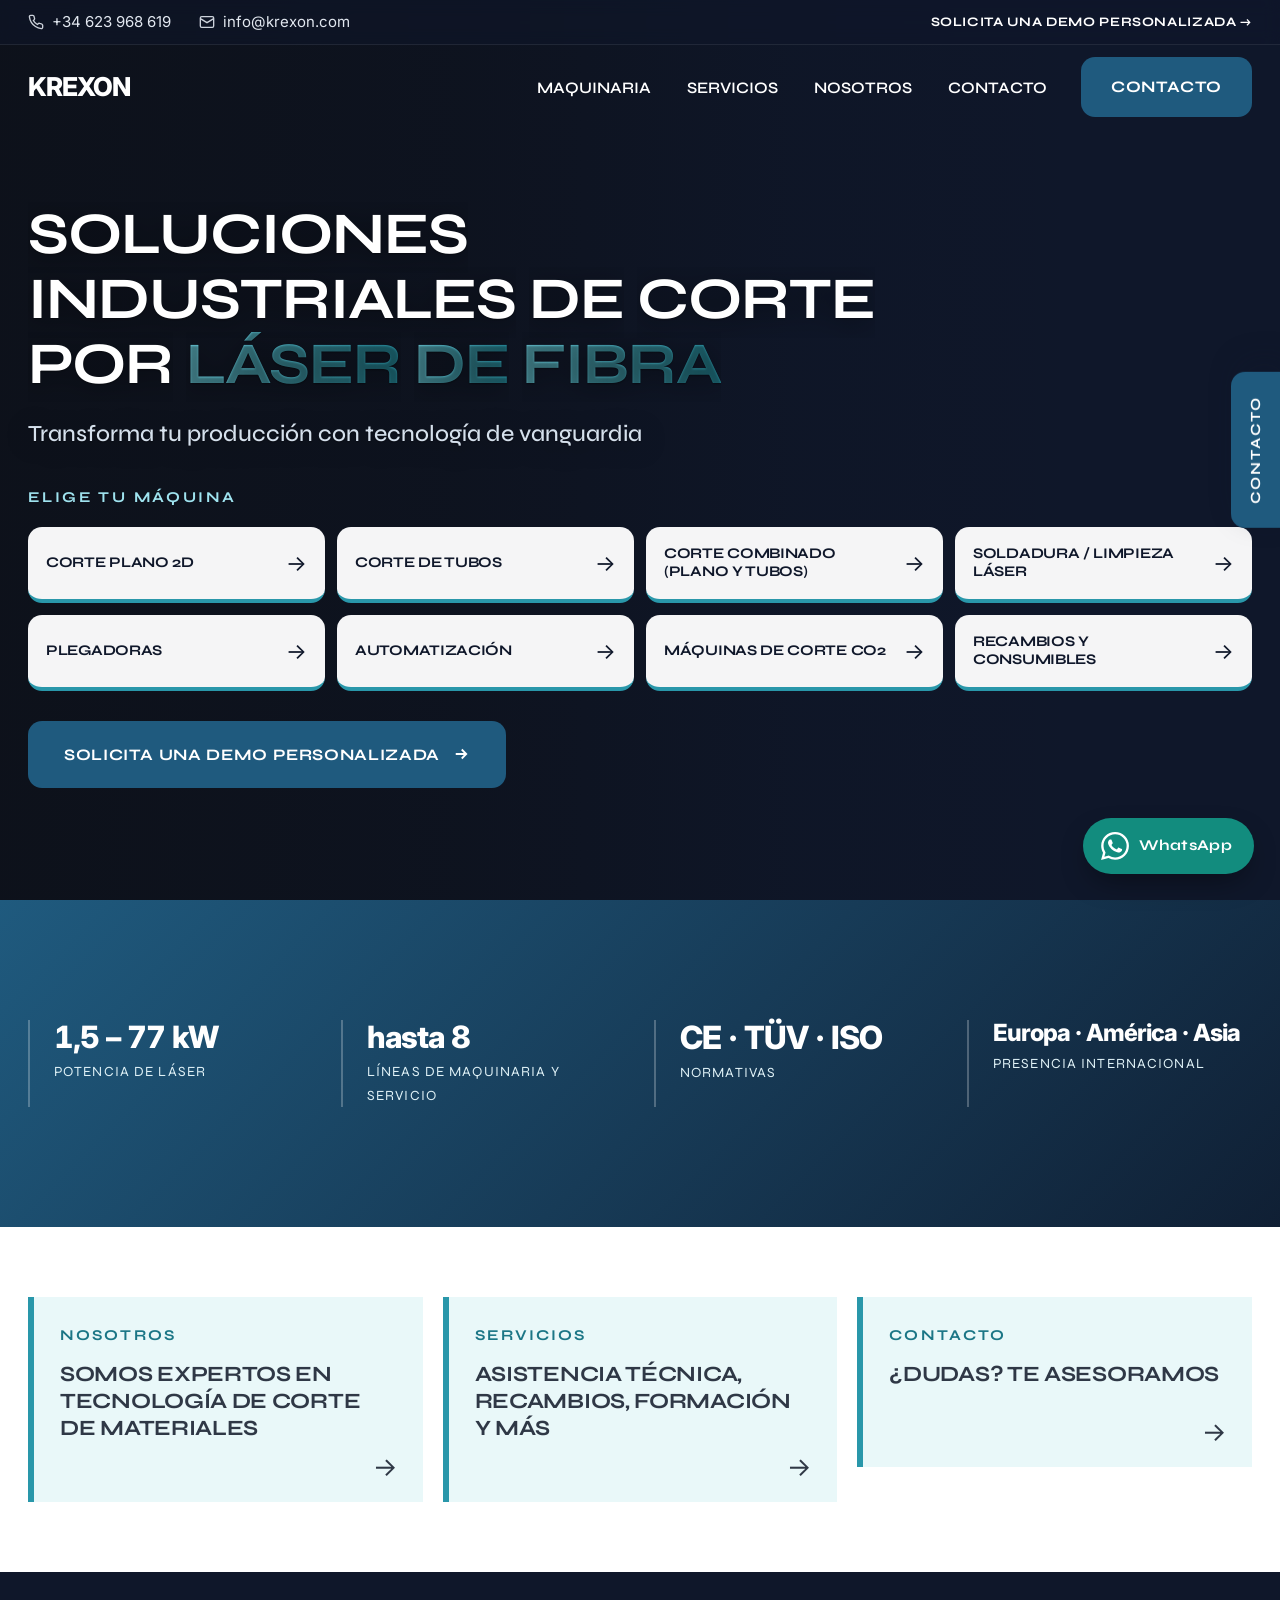
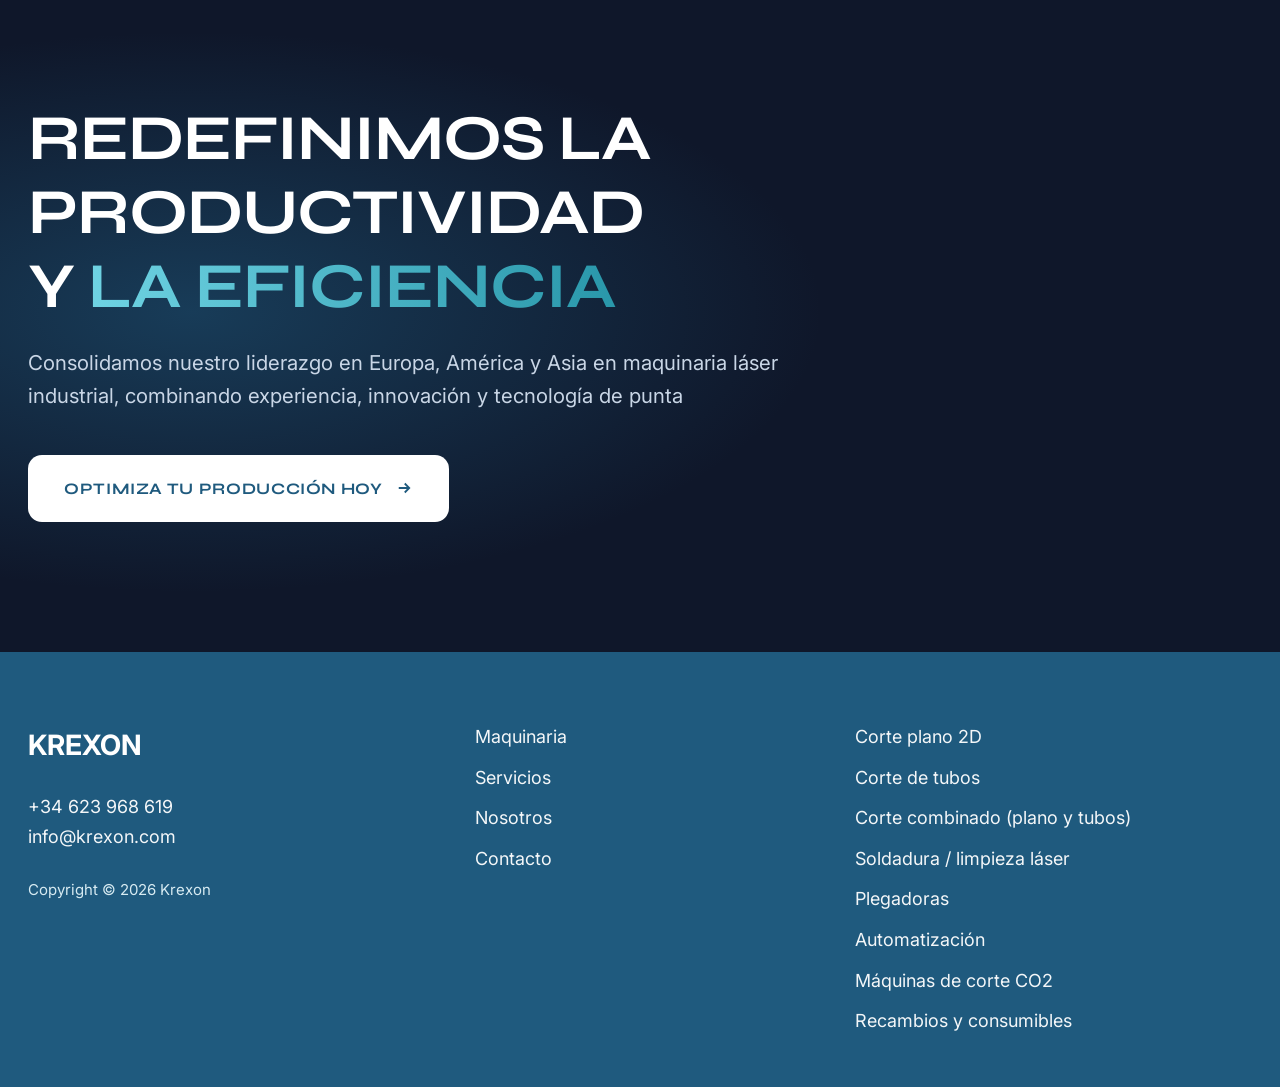
==== index-v1.html @ 4dc7503c "La versión 3 pasa a ser la página principal - index.html: ahora es la versión 3 (la misma que index-" ====
<!doctype html>
<html lang="es">
<head>
<meta charset="utf-8">
<meta name="viewport" content="width=device-width, initial-scale=1">
<title>Krexon</title>
<meta name="description" content="Soluciones industriales de corte por láser de fibra. Transforma tu producción con tecnología de vanguardia.">
<link rel="canonical" href="https://krexon.com/">
<meta name="theme-color" content="#0F172A">
<meta property="og:type" content="website">
<meta property="og:locale" content="es_ES">
<meta property="og:site_name" content="Krexon">
<meta property="og:title" content="Krexon">
<meta property="og:description" content="Soluciones industriales de corte por láser de fibra. Transforma tu producción con tecnología de vanguardia.">
<meta property="og:url" content="https://krexon.com/">
<meta property="og:image" content="https://krexon.com/wp-content/uploads/2025/09/krexon-logo.png">
<meta name="twitter:card" content="summary_large_image">
<link rel="icon" href="https://krexon.com/wp-content/uploads/2025/12/cropped-FAVICON-1-32x32.jpg" sizes="32x32">
<link rel="icon" href="https://krexon.com/wp-content/uploads/2025/12/cropped-FAVICON-1-192x192.jpg" sizes="192x192">
<link rel="apple-touch-icon" href="https://krexon.com/wp-content/uploads/2025/12/cropped-FAVICON-1-180x180.jpg">
<script type="application/ld+json">{"@context":"https://schema.org","@graph":[{"@type":"Organization","@id":"https://krexon.com/#organization","name":"Krexon","url":"https://krexon.com/","logo":"https://krexon.com/wp-content/uploads/2025/09/krexon-logo.png","email":"info@krexon.com","telephone":"+34623968619","description":"Soluciones industriales de corte por láser de fibra."},{"@type":"WebSite","@id":"https://krexon.com/#website","url":"https://krexon.com/","name":"Krexon","inLanguage":"es","publisher":{"@id":"https://krexon.com/#organization"}}]}</script>
<link rel="preconnect" href="https://fonts.googleapis.com">
<link rel="preconnect" href="https://fonts.gstatic.com" crossorigin>
<link href="https://fonts.googleapis.com/css2?family=Syne:wght@400;500;600;700;800&family=Inter:wght@400;500;600;700&display=swap" rel="stylesheet">
<style>
/* ==========================================================
   MARCA KREXON (sacada de la web actual)
   ========================================================== */
:root{
  --brand:#1f5a7e;        /* azul Krexon */
  --brand-2:#2997AA;      /* turquesa (decoración y fondos oscuros) */
  --brand-2-d:#1B7686;    /* turquesa oscuro: texto y botones (contraste AA) */
  --font-body:'Inter',system-ui,-apple-system,'Segoe UI',Roboto,sans-serif;
  --ink:#0F172A;          /* azul noche */
  --ink-2:#141f36;
  --ink-3:#22304a;
  --text:#2F3846;
  --soft:#E9F8F9;         /* fondo claro de la web actual */
  --soft-2:#CAE6E8;
  --line:#d9e6e8;
  --radius:4px;
  --max:1280px;
  --font:'Syne',system-ui,-apple-system,'Segoe UI',Roboto,sans-serif;
}
*{box-sizing:border-box;margin:0;padding:0}
html{scroll-behavior:smooth;overflow-x:clip}
body{font-family:var(--font-body);font-size:18px;color:var(--text);background:#fff;line-height:1.7;-webkit-font-smoothing:antialiased;overflow-x:clip}
img{max-width:100%;display:block}
a{color:inherit;text-decoration:none}
ul{list-style:none}
.wrap{max-width:var(--max);margin:0 auto;padding:0 28px}
h1,h2,h3,h4{font-family:var(--font);font-weight:700;text-transform:uppercase;letter-spacing:-1px;line-height:1.15;color:var(--ink)}
section{padding:110px 0}

.btn{position:relative;overflow:hidden;display:inline-flex;align-items:center;gap:12px;padding:20px 36px;border-radius:0;font-family:var(--font);font-weight:700;font-size:16px;letter-spacing:.04em;text-transform:uppercase;border:0;cursor:pointer;background:var(--brand);color:#fff;transition:background .3s,transform .3s,box-shadow .3s}
.btn:hover{background:var(--brand-2-d);box-shadow:0 14px 34px rgba(31,90,126,.35)}
.btn svg{transition:transform .3s}
.btn:hover svg{transform:translateX(5px)}
.btn::after{content:"";position:absolute;top:0;left:-70%;width:50%;height:100%;background:linear-gradient(100deg,transparent,rgba(255,255,255,.35),transparent);transform:skewX(-20deg);transition:left .6s}
.btn:hover::after{left:130%}
.btn-light{background:#fff;color:var(--brand)}
.btn-light:hover{background:var(--brand-2-d);color:#fff}

.eyebrow{display:inline-flex;align-items:center;gap:12px;font-size:14px;font-weight:700;letter-spacing:.18em;text-transform:uppercase;color:var(--brand-2-d);margin-bottom:18px}
.eyebrow::before{content:"";width:34px;height:2px;background:var(--brand-2)}

/* ---------- Header ---------- */
.nav{display:flex;align-items:center;justify-content:space-between;height:84px;transition:height .3s}
header.scrolled .nav{height:70px}
.logo img{width:110px;height:auto}
.logo-txt{font-weight:800;font-size:26px;letter-spacing:-1px;color:var(--ink);display:none}
.menu a{position:relative;font-weight:600;font-size:16px;text-transform:uppercase;color:var(--ink);padding:6px 0;transition:color .3s}
.menu a::after{content:"";position:absolute;left:0;bottom:0;height:2px;width:100%;background:var(--brand);transform:scaleX(0);transform-origin:0 50%;transition:transform .3s}
.menu a:hover,.menu a.active{color:var(--brand)}
.menu a:hover::after,.menu a.active::after{transform:scaleX(1)}
.nav .btn{padding:16px 30px}

.progress{position:fixed;top:0;left:0;height:3px;width:100%;background:linear-gradient(90deg,var(--brand),var(--brand-2));transform:scaleX(0);transform-origin:0 50%;z-index:100;box-shadow:0 0 12px rgba(41,151,170,.8)}
.preloader{position:fixed;inset:0;background:var(--ink);z-index:200;display:grid;place-items:center;transition:opacity .6s ease,visibility .6s}
.preloader.done{opacity:0;visibility:hidden}
.pl{position:relative;padding-bottom:16px;color:#fff;font-weight:800;font-size:34px;letter-spacing:.18em}
.pl img{width:170px}
.pl::after{content:"";position:absolute;left:0;bottom:0;height:2px;width:100%;background:linear-gradient(90deg,var(--brand),var(--brand-2));transform:scaleX(0);transform-origin:0 50%;animation:plbar .9s ease forwards;box-shadow:0 0 14px var(--brand-2)}
@keyframes plbar{to{transform:scaleX(1)}}

/* ---------- Hero ---------- */
.hero{position:relative;min-height:calc(100vh - 84px);display:flex;align-items:center;background:var(--ink);color:#fff;overflow:hidden;padding:90px 0 110px}
.hero canvas,.hero video{position:absolute;inset:0;width:100%;height:100%;object-fit:cover}
.hero video{opacity:0;transition:opacity 1.2s}
.hero video.ready{opacity:1}
.hero canvas{transition:opacity 1.2s}
.hero.has-video canvas{opacity:0}
.hero::before{content:"";position:absolute;inset:0;z-index:1;background:linear-gradient(90deg,rgba(15,23,42,.94) 0%,rgba(15,23,42,.78) 45%,rgba(15,23,42,.25) 100%)}
.hero::after{content:"";position:absolute;z-index:1;width:520px;height:520px;border-radius:50%;background:rgba(41,151,170,.25);filter:blur(110px);left:-160px;bottom:-220px;animation:orb 14s ease-in-out infinite alternate;pointer-events:none}
@keyframes orb{to{transform:translate(220px,-80px) scale(1.25)}}
.hero .wrap{position:relative;z-index:2;width:100%}
.hero h1{color:#fff;font-size:clamp(34px,4.6vw,64px);line-height:1.1;max-width:880px;margin-bottom:20px}
.hero h2{color:#d5e0ec;font-size:clamp(18px,1.8vw,24px);font-weight:500;text-transform:none;letter-spacing:0;max-width:780px;margin-bottom:0;line-height:1.5}
.hero .in-1,.hero .in-2,.hero .in-3{opacity:0;transform:translateY(30px);animation:heroin 1s cubic-bezier(.2,.7,.2,1) forwards}
.hero .in-1{animation-delay:.9s}.hero .in-2{animation-delay:1.1s}.hero .in-3{animation-delay:1.3s}
@keyframes heroin{to{opacity:1;transform:none}}
.scroll-ind{position:absolute;left:50%;bottom:30px;transform:translateX(-50%);width:26px;height:44px;border:2px solid rgba(255,255,255,.35);border-radius:16px;z-index:3}
.scroll-ind::after{content:"";position:absolute;left:50%;top:8px;width:4px;height:9px;border-radius:2px;background:var(--brand-2);transform:translateX(-50%);animation:wheel 1.8s infinite}
@keyframes wheel{0%{opacity:1;transform:translate(-50%,0)}100%{opacity:0;transform:translate(-50%,16px)}}

/* ---------- Datos ---------- */
.facts{background:linear-gradient(135deg,var(--brand),#17486a);color:#fff;padding:54px 0}
.facts .wrap{display:grid;grid-template-columns:repeat(4,1fr);gap:28px}
.fact{position:relative;text-align:left;padding-left:22px;border-left:2px solid rgba(255,255,255,.25)}
.fact b{display:block;white-space:nowrap;font-size:clamp(22px,2.4vw,32px);font-weight:800;line-height:1.1;letter-spacing:-1px;font-variant-numeric:tabular-nums}
.fact span{display:block;margin-top:6px;font-size:14px;letter-spacing:.08em;text-transform:uppercase;color:#bfe6ee}

/* ---------- Maquinaria ---------- */
.machines{background:var(--soft)}
.machines .head{display:flex;justify-content:space-between;align-items:end;gap:24px;flex-wrap:wrap;margin-bottom:56px}
.machines h2{font-size:clamp(34px,4.6vw,60px)}
.grid{display:grid;grid-template-columns:repeat(4,1fr);gap:24px}
.card{position:relative;background:#fff;display:grid;grid-template-columns:.9fr 1.1fr;overflow:hidden;box-shadow:0 2px 0 rgba(15,23,42,.04);transition:transform .25s ease-out,box-shadow .35s}
.card:hover{box-shadow:0 26px 60px rgba(15,23,42,.14)}
.card .pic{position:relative;overflow:hidden;background:linear-gradient(135deg,#0F172A,#22304a);min-height:260px}
.card .pic img{position:absolute;inset:0;width:100%;height:100%;object-fit:cover;transition:transform .8s cubic-bezier(.2,.7,.2,1)}
.card:hover .pic img{transform:scale(1.09)}
.card .num{position:absolute;top:18px;left:18px;z-index:2;background:var(--ink);color:#fff;font-size:14px;font-weight:700;letter-spacing:.1em;padding:6px 12px}
.card .body{padding:38px 34px;display:flex;flex-direction:column}
.card h3{font-size:clamp(18px,1.4vw,21px);font-weight:700;line-height:1.25;margin-bottom:14px;letter-spacing:-.5px}
.card h3 a:hover{color:var(--brand)}
.card p{font-size:16.5px;line-height:1.65;flex:1;max-width:62ch}
.card .body .more{margin-top:auto}
.card p+.more{margin-top:26px}
.card .pic.noimg{display:grid;place-items:center}
.card .pic .ico{width:34%;color:rgba(111,211,227,.85)}
.card .pic .ico svg{width:100%;height:auto}
.tilt::before{content:"";position:absolute;inset:0;pointer-events:none;opacity:0;transition:opacity .3s;z-index:3;background:radial-gradient(420px circle at var(--mx,50%) var(--my,50%),rgba(41,151,170,.14),transparent 45%)}
.tilt:hover::before{opacity:1}

/* ---------- Banner final ---------- */
.cta{position:relative;background:var(--ink);color:#fff;overflow:hidden;padding:130px 0}
.cta canvas{position:absolute;inset:0;width:100%;height:100%;opacity:.55}
.cta::before{content:"";position:absolute;inset:0;z-index:1;background:radial-gradient(900px 400px at 15% 50%,rgba(31,90,126,.55),transparent 70%)}
.cta .wrap{position:relative;z-index:2}
.cta h2{color:#fff;font-size:clamp(34px,5vw,68px);margin-bottom:24px}
.cta p{font-size:clamp(18px,1.6vw,21px);color:#c9d6e6;max-width:62ch;margin-bottom:42px;line-height:1.6}

/* ---------- Footer ---------- */
footer{background:var(--brand);color:#fff;padding:70px 0 40px}
.foot{display:grid;grid-template-columns:1.2fr 1fr 1.2fr;gap:50px;align-items:start}
footer img{width:150px;margin-bottom:22px}
footer a{color:#fff;opacity:.95;transition:opacity .3s}
footer a:hover{opacity:1;text-decoration:underline}
footer li{margin-bottom:10px}
footer p{margin-top:24px;font-size:15px;color:#d7ebf2}
.foot h4{display:none}

.to-top{position:fixed;right:26px;bottom:26px;width:52px;height:52px;background:var(--ink);color:#fff;border:0;display:grid;place-items:center;cursor:pointer;opacity:0;transform:translateY(12px);pointer-events:none;transition:.3s;z-index:60;font-size:22px}
.to-top.show{opacity:1;transform:none;pointer-events:auto}
.to-top:hover{background:var(--brand-2-d)}

/* ---------- Reveal ---------- */
.reveal{opacity:0;transform:translateY(40px);transition:opacity .9s cubic-bezier(.2,.7,.2,1),transform .9s cubic-bezier(.2,.7,.2,1);transition-delay:var(--d,0s)}
.reveal.in{opacity:1;transform:none}

@media (prefers-reduced-motion:reduce){
  *,*::before,*::after{animation:none!important;transition:none!important}
  .reveal,.hero .in-1,.hero .in-2,.hero .in-3{opacity:1!important;transform:none!important}
  .preloader{display:none}
}
@media (hover:none){.tilt{transform:none!important}}


/* ==========================================================
   CABECERA, SUBMENÚ, MENÚ MÓVIL, PESTAÑA DE CONTACTO
   ========================================================== */
html{scroll-padding-top:100px}
.skip{position:fixed;left:16px;top:-80px;z-index:300;background:var(--brand);color:#fff;padding:12px 22px;font-weight:700;transition:top .25s}
.skip:focus{top:14px}
:focus-visible{outline:3px dashed var(--brand-2);outline-offset:3px}
body.menu-open{overflow:hidden}

header{position:fixed;left:0;right:0;top:0;z-index:100;background:transparent;transition:box-shadow .35s}
header::before{content:"";position:absolute;inset:0;z-index:-1;background:rgba(255,255,255,.97);backdrop-filter:blur(14px);opacity:0;transition:opacity .35s}
header.light::before{opacity:1}
header.light{box-shadow:0 8px 30px rgba(15,23,42,.1)}

.topbar{background:rgba(15,23,42,.55);backdrop-filter:blur(8px);color:#e2e8f0;font-size:15px;max-height:48px;overflow:hidden;transition:max-height .35s,opacity .35s;border-bottom:1px solid rgba(255,255,255,.08)}
header.scrolled .topbar{max-height:0;opacity:0;border-bottom:0}
.topbar .wrap{display:flex;justify-content:space-between;align-items:center;gap:20px;height:44px}
.topbar a{display:inline-flex;align-items:center;gap:8px;transition:color .3s}
.topbar a:hover{color:#fff}
.tb-l{display:flex;gap:28px}
.topbar svg{width:16px;height:16px;opacity:.9;flex:none}
.tb-cta{font-weight:700;letter-spacing:.05em;text-transform:uppercase;font-size:13px;color:#fff!important}
.tb-cta:hover{color:#6fd3e3!important}

.logo{position:relative;z-index:120;display:flex;align-items:center;min-height:30px}
.logo img{transition:opacity .35s}
.logo .logo-dark{position:absolute;left:0;top:50%;transform:translateY(-50%);opacity:0}
header.light .logo .logo-light{opacity:0}
header.light .logo .logo-dark{opacity:1}
.logo-txt{display:none;font-weight:800;font-size:26px;letter-spacing:-1px;color:#fff;transition:color .35s}
.logo.noimg img{display:none}
.logo.noimg .logo-txt{display:block}
header.light .logo-txt{color:var(--ink)}

.menu{display:block;margin-left:auto;margin-right:34px}
.menu-list{display:flex;gap:36px;align-items:center}
.menu li{position:relative}
.menu>.menu-list>li>a{color:#fff}
header.light .menu>.menu-list>li>a{color:var(--ink)}
.menu>.menu-list>li>a:hover,.menu>.menu-list>li>a.active{color:#6fd3e3}
header.light .menu>.menu-list>li>a:hover,header.light .menu>.menu-list>li>a.active{color:var(--brand)}
.menu a::after{background:currentColor}
.has-sub>a{display:inline-flex;align-items:center;gap:9px}
.has-sub>a::before{content:"";order:2;width:7px;height:7px;border-right:2px solid currentColor;border-bottom:2px solid currentColor;transform:rotate(45deg) translateY(-2px);transition:transform .3s}
.has-sub:hover>a::before{transform:rotate(225deg) translate(-2px,0)}
.has-sub::after{content:"";position:absolute;left:0;right:0;top:100%;height:44px}
.sub{position:absolute;left:-24px;top:calc(100% + 24px);min-width:340px;background:#fff;padding:12px;box-shadow:0 34px 70px rgba(15,23,42,.22);border-top:3px solid var(--brand-2);opacity:0;visibility:hidden;transform:translateY(16px);transition:opacity .3s,transform .3s,visibility .3s;z-index:5}
.has-sub:hover .sub,.has-sub:focus-within .sub{opacity:1;visibility:visible;transform:none}
.sub a{display:flex;align-items:center;gap:16px;padding:16px 16px;color:var(--ink)!important;text-transform:uppercase;font-size:14px;font-weight:700;letter-spacing:-.2px;line-height:1.35;transition:background .25s,padding .25s,color .25s}
.sub a::after{display:none}
.sub a:hover{background:var(--soft);padding-left:26px;color:var(--brand)!important}
.sub a b{font-size:12px;color:var(--brand-2-d);letter-spacing:.12em;flex:none}

.burger{display:none;background:transparent;border:1px solid rgba(255,255,255,.55);width:52px;height:52px;position:relative;z-index:120;padding:0;cursor:pointer;transition:border-color .3s}
header.light .burger{border-color:#9fb3b8}
.burger span{position:absolute;left:14px;right:14px;height:2px;background:#fff;transition:transform .35s,opacity .25s,background .3s}
header.light .burger span{background:var(--ink)}
.burger span:nth-child(1){top:17px}.burger span:nth-child(2){top:25px}.burger span:nth-child(3){top:33px}
.burger[aria-expanded="true"] span{background:#fff}
.burger[aria-expanded="true"] span:nth-child(1){transform:translateY(8px) rotate(45deg)}
.burger[aria-expanded="true"] span:nth-child(2){opacity:0}
.burger[aria-expanded="true"] span:nth-child(3){transform:translateY(-8px) rotate(-45deg)}

.hero{min-height:100vh;padding:160px 0 70px}
.hero h1 .grad{background:linear-gradient(90deg,#6fd3e3,var(--brand-2));-webkit-background-clip:text;background-clip:text;color:transparent}
.hero h1.split{opacity:1;transform:none;animation:none}
.hero h1.split .w{display:inline-block;overflow:hidden;vertical-align:top;padding-bottom:.1em;margin-bottom:-.1em}
.hero h1.split .w>span{display:inline-block;transform:translateY(115%);animation:wordup .9s cubic-bezier(.2,.7,.2,1) forwards;animation-delay:calc(.95s + var(--i)*.08s)}
.hero h1.split .grad{background:none;color:transparent}
.hero h1.split .grad .w>span{background:linear-gradient(90deg,#6fd3e3,var(--brand-2));-webkit-background-clip:text;background-clip:text;color:transparent}
@keyframes wordup{to{transform:none}}

/* Pestaña lateral de contacto */
.dock-tab{position:fixed;right:0;top:50%;z-index:90;transform:translateY(-50%) rotate(180deg);writing-mode:vertical-rl;padding:24px 16px;background:var(--brand);color:#fff;border:0;font-family:var(--font);font-weight:700;font-size:14px;letter-spacing:.14em;text-transform:uppercase;cursor:pointer;box-shadow:-8px 10px 30px rgba(15,23,42,.25);transition:right .45s cubic-bezier(.2,.7,.2,1),background .3s,opacity .4s}
.dock-tab:hover{background:var(--brand-2-d)}
.dock-panel{position:fixed;right:0;top:50%;z-index:89;width:360px;max-width:92vw;transform:translate(110%,-50%);background:var(--ink);color:#fff;padding:34px 30px;box-shadow:-20px 20px 60px rgba(0,0,0,.35);border-left:3px solid var(--brand-2);transition:transform .45s cubic-bezier(.2,.7,.2,1);visibility:hidden}
.dock.open .dock-panel{transform:translate(0,-50%);visibility:visible}
.dock.open .dock-tab{right:360px}
.dock-panel h3{color:#fff;font-size:24px;margin-bottom:22px}
.dock-panel a.dl{display:flex;align-items:center;gap:14px;padding:16px 0;border-bottom:1px solid var(--ink-3);color:#dbe9f2;font-size:18px;transition:color .3s,padding .3s}
.dock-panel a.dl:hover{color:#6fd3e3;padding-left:6px}
.dock-panel a.dl svg{width:22px;height:22px;flex:none;color:var(--brand-2)}
.dock-panel .btn{margin-top:26px;width:100%;justify-content:center;font-size:14px;padding:18px}
.dock-x{position:absolute;right:14px;top:10px;background:none;border:0;color:#b4c4d6;font-size:32px;cursor:pointer;line-height:1;padding:6px 10px}
.dock-x:hover{color:#fff}

/* Esqueleto de carga de imágenes */
.card .pic::before{content:"";position:absolute;inset:0;z-index:1;background:linear-gradient(100deg,transparent 25%,rgba(255,255,255,.13) 50%,transparent 75%) 200% 0/200% 100% no-repeat,#16223a;animation:shimmer 1.5s linear infinite;transition:opacity .6s}
.card .pic.loaded::before,.card .pic.err::before{opacity:0;animation:none;pointer-events:none}
@keyframes shimmer{to{background-position:-200% 0,0 0}}
.card .pic img{opacity:0;transition:opacity .6s,transform .8s cubic-bezier(.2,.7,.2,1)}
.card .pic.loaded img{opacity:1}
.card .pic .num{z-index:3}

/* Botón de llamar (solo móvil/tablet) */
.call{display:none}

@media (max-width:1000px){
  .menu{position:fixed;inset:0;margin:0;background:var(--ink);padding:140px 30px 50px;overflow:auto;opacity:0;visibility:hidden;transition:opacity .4s,visibility .4s;z-index:110}
  .menu.open{opacity:1;visibility:visible}
  .menu-list{flex-direction:column;align-items:flex-start;gap:4px}
  .menu li{opacity:0;transform:translateY(24px);transition:opacity .5s,transform .5s}
  .menu.open li{opacity:1;transform:none}
  .menu.open .menu-list>li:nth-child(1){transition-delay:.12s}
  .menu.open .menu-list>li:nth-child(2){transition-delay:.18s}
  .menu.open .menu-list>li:nth-child(3){transition-delay:.24s}
  .menu.open .menu-list>li:nth-child(4){transition-delay:.3s}
  .menu>.menu-list>li>a,header.light .menu>.menu-list>li>a{color:#fff;font-size:clamp(30px,8vw,46px);font-weight:700;letter-spacing:-1px;line-height:1.25}
  .menu a::after{display:none}
  .has-sub>a::before,.has-sub::after{display:none}
  .sub{position:static;min-width:0;opacity:1;visibility:visible;transform:none;background:transparent;box-shadow:none;border:0;padding:4px 0 14px 4px}
  .sub a{color:#b9c8da!important;text-transform:none;font-size:19px;font-weight:500;padding:9px 0;letter-spacing:0}
  .sub a:hover{background:transparent;padding-left:8px;color:#6fd3e3!important}
  .sub a b{display:none}
  .burger{display:block;margin-left:12px}
  .hero{padding:160px 0 100px}
  /* en móvil y tablet el contacto está en el botón de llamar y en el menú: la pestaña flotante taparía el contenido */
  .dock{display:none}
  .call{display:inline-flex;align-items:center;gap:9px;margin-left:auto;padding:0 18px;height:52px;background:var(--brand-2-d);color:#fff;font-family:var(--font);font-weight:700;font-size:15px;letter-spacing:.04em;text-transform:uppercase}
  .call svg{width:19px;height:19px}
}
@media (max-width:640px){
  .topbar{display:none}
  .logo img{width:96px}
  .call span{display:none}
  .call{padding:0 15px}
}


/* ==========================================================
   JERARQUÍA Y RITMO
   ========================================================== */
.menu a,.eyebrow,.more,.fact span,.card .num,.tb-cta,.dock-tab,.dock-panel h3,.dock-panel .btn{font-family:var(--font)}

.card{grid-template-columns:1fr}
.card .pic{min-height:0;aspect-ratio:16/10}
.card .body{padding:28px 24px 30px}
.more{display:inline-flex;align-items:center;gap:10px;margin-top:26px;padding:15px 18px;border:2px solid var(--brand);color:var(--brand);align-self:stretch;justify-content:space-between;font-weight:700;font-size:14px;line-height:1.25;text-transform:uppercase;letter-spacing:.03em;transition:background .3s,color .3s,gap .3s}
.more::after{content:"→";font-size:18px;transition:transform .3s}
.more:hover{background:var(--brand);color:#fff;gap:14px}
.more:hover::after{transform:translateX(4px)}
.card:hover .more{background:var(--brand);color:#fff}

.facts{position:relative;overflow:hidden;padding:120px 0;background:linear-gradient(135deg,var(--brand),#12405c)}
.facts-video{position:absolute;left:0;top:-12%;width:100%;height:124%;object-fit:cover;opacity:0;transition:opacity 1.2s;will-change:transform}
.facts-video.ready{opacity:.55}
.facts::before{content:"";position:absolute;inset:0;z-index:1;background:linear-gradient(135deg,rgba(31,90,126,.88),rgba(15,23,42,.8))}
.facts .wrap{position:relative;z-index:2}
.fact{padding-left:24px}
.fact span{color:#e0f2f7}
.cta h2 .grad{background:linear-gradient(90deg,#6fd3e3,var(--brand-2));-webkit-background-clip:text;background-clip:text;color:transparent}

.preloader{opacity:0;visibility:hidden}
.preloader.show{opacity:1;visibility:visible}
.hero .in-1,.hero .in-2,.hero .in-3,.hero h1.split .w>span{animation-play-state:paused}
body.ready .hero .in-1,body.ready .hero .in-2,body.ready .hero .in-3,body.ready .hero h1.split .w>span{animation-play-state:running}
.hero .in-1{animation-delay:.15s}.hero .in-2{animation-delay:.3s}.hero .in-3{animation-delay:.45s}
.hero h1.split .w>span{animation-delay:calc(.2s + var(--i)*.07s)}

/* ==========================================================
   ELEGIR SERVICIO: cuatro accesos grandes y claros en el hero
   ========================================================== */
.pick{margin-top:34px;opacity:0;transform:translateY(30px);animation:heroin 1s cubic-bezier(.2,.7,.2,1) .6s forwards;animation-play-state:paused}
body.ready .pick{animation-play-state:running}
.pick-title{display:block;margin-bottom:16px;font-family:var(--font);font-weight:700;font-size:15px;letter-spacing:.16em;text-transform:uppercase;color:#9fe3ef}
.pick-grid{display:grid;grid-template-columns:repeat(4,1fr);gap:12px}
.pick a{position:relative;display:flex;align-items:center;gap:14px;min-height:76px;padding:12px 18px;background:rgba(255,255,255,.96);color:var(--ink);border-bottom:4px solid var(--brand-2);transition:transform .25s,background .25s,color .25s,box-shadow .25s}
.pick a:hover,.pick a:focus-visible{transform:translateY(-4px);background:var(--brand);color:#fff;box-shadow:0 20px 40px rgba(0,0,0,.35)}
.pick small{flex:none;font-family:var(--font);font-weight:700;font-size:13px;letter-spacing:.14em;color:var(--brand-2-d)}
.pick a:hover small,.pick a:focus-visible small{color:#bfe9f2}
.pick strong{flex:1;font-family:var(--font);font-weight:700;font-size:clamp(14px,1.15vw,16px);line-height:1.2;text-transform:uppercase;letter-spacing:-.3px}
.pick i{flex:none;font-style:normal;font-size:22px;line-height:1}
.hero .wrap>.btn{margin-top:30px}

@media (max-width:1180px){
  .grid{grid-template-columns:1fr 1fr}
}
@media (max-width:1000px){
  .grid{grid-template-columns:1fr 1fr}
  .pick-grid{grid-template-columns:1fr 1fr}
  .pick a{min-height:72px}
}
@media (max-width:640px){
  .grid{grid-template-columns:1fr}
  .facts{padding:84px 0}
  .pick{margin-top:44px}
  .pick-grid{grid-template-columns:1fr}
  .pick a{min-height:64px;padding:12px 16px}
  .pick strong{font-size:15px}
}


/* ---------- Responsive ---------- */
@media (max-width:1000px){
  .nav .btn{display:none}
  .facts .wrap{grid-template-columns:1fr 1fr}
  .foot{grid-template-columns:1fr 1fr}
  .hero::before{background:linear-gradient(180deg,rgba(15,23,42,.88),rgba(15,23,42,.74))}
}
@media (max-width:640px){
  section{padding:76px 0}
  .wrap{padding:0 20px}
  .card .body{padding:28px 24px}
  .foot{grid-template-columns:1fr;text-align:left}
  .facts .wrap{gap:26px 18px}
  .hero{padding:140px 0 90px}
  .btn{padding:19px 26px}
}

/* ==========================================================
   01 · CORTE PLANO / CHAPA: tres máquinas, detalle y comparativa
   ========================================================== */
.flat{background:#fff}
.flat-head{max-width:860px;margin-bottom:44px}
.flat-head h2{font-size:clamp(34px,4.6vw,60px);margin-bottom:20px}
.flat-lead{font-size:18px;line-height:1.7;color:var(--text)}
.flat-step{margin:0 0 20px;font-size:18px;color:var(--ink)}
.mgrid{display:grid;grid-template-columns:repeat(3,1fr);gap:24px}
.mcard{display:flex;flex-direction:column;background:var(--soft);border:2px solid transparent;transition:border-color .25s,box-shadow .3s,transform .3s}
.mcard:hover{box-shadow:0 22px 50px rgba(15,23,42,.14)}
.mcard-pic{background:linear-gradient(135deg,#eef3f5,#dfe8ec);aspect-ratio:600/390;overflow:hidden}
.mcard-pic img{width:100%;height:100%;object-fit:cover}
.mcard-body{display:flex;flex-direction:column;gap:10px;padding:26px 26px 28px;flex:1}
.mcard-tag{align-self:flex-start;background:var(--ink);color:#fff;font-family:var(--font);font-weight:700;font-size:13px;letter-spacing:.12em;text-transform:uppercase;padding:6px 12px}
.mcard h3{font-size:clamp(24px,2.2vw,30px)}
.mcard-pow{font-size:17px;color:var(--ink)}
.mcard-pow b{color:var(--brand)}
.mcard-res{font-size:17px;line-height:1.6;flex:1}
.mcard{position:relative}
.mcard .mcard-btn{margin-top:16px;align-self:stretch;justify-content:space-between;cursor:pointer;background:transparent}
.mcard .mcard-btn::after{content:"+";font-size:22px;line-height:1}
.mcard .mcard-btn[aria-expanded="true"]{background:var(--brand);color:#fff}
.mcard .mcard-btn[aria-expanded="true"]::after{content:"–"}
.mcard.is-open{border-color:var(--brand);box-shadow:0 22px 50px rgba(31,90,126,.2)}
.mcard{cursor:pointer}
.mcard-kpi{display:grid;gap:4px;font-size:16px;color:var(--ink)}
.mcard-kpi b{color:var(--brand)}
.mgrid-2{grid-template-columns:repeat(2,1fr);max-width:900px}

.cmp-title{margin:64px 0 20px;font-size:clamp(24px,2.6vw,34px)}
.cmp-wrap{overflow-x:auto;border:1px solid var(--line);background:#fff;-webkit-overflow-scrolling:touch}
.cmp{width:100%;min-width:760px;border-collapse:collapse;font-size:16.5px;line-height:1.5}
.cmp th,.cmp td{padding:16px 20px;text-align:left;vertical-align:top;border-bottom:1px solid var(--line)}
.cmp thead th{background:var(--ink);color:#fff;font-family:var(--font);font-weight:700;font-size:20px;letter-spacing:-.3px;text-transform:uppercase;line-height:1.2;vertical-align:bottom}
.cmp thead th span{display:block;margin-bottom:6px;color:#9fe3ef;font-size:13px;letter-spacing:.12em}
.cmp thead td{background:var(--ink)}
.cmp tbody th,.cmp tfoot th{width:24%;background:var(--soft);color:var(--ink);font-weight:700;font-size:15.5px}
.cmp tbody td{color:var(--ink)}
.cmp tbody tr:nth-child(even) td{background:#f7fbfc}
.cmp tfoot td,.cmp tfoot th{border-bottom:0;vertical-align:middle}
.cmp tfoot .btn{padding:15px 22px;font-size:14px}
.cmp-note{margin-top:16px;font-size:15px;color:var(--text);max-width:820px}
.pdf-msg{margin-top:14px;padding:16px 20px;background:var(--soft);border-left:4px solid var(--brand);color:var(--ink);font-size:17px}
.pdf-msg[hidden]{display:none}

@media (max-width:1000px){
  .mgrid{grid-template-columns:1fr}
  .mcard{display:grid;grid-template-columns:.9fr 1.1fr}
  .mcard-pic{aspect-ratio:auto;height:100%;min-height:220px}
}
@media (max-width:640px){
  .mcard{display:flex}
  .mcard-pic{aspect-ratio:600/390;height:auto;min-height:0}
  .mactions .btn{width:100%;justify-content:center}
  .cmp-wrap{border:0;background:transparent}
  .cmp{min-width:0}
  .cmp,.cmp tbody,.cmp tfoot,.cmp tr,.cmp th,.cmp td{display:block;width:100%}
  .cmp thead{display:none}
  .cmp tbody tr,.cmp tfoot tr{margin-bottom:14px;border:1px solid var(--line);background:#fff}
  .cmp tbody th,.cmp tfoot th{width:100%;background:var(--ink);color:#fff;padding:12px 16px;font-size:15px;border:0}
  .cmp td,.cmp tbody tr:nth-child(even) td{display:flex;gap:14px;justify-content:space-between;align-items:baseline;padding:12px 16px;background:#fff;text-align:right}
  .cmp td::before{content:attr(data-label);flex:none;max-width:48%;text-align:left;font-family:var(--font);font-weight:700;font-size:12.5px;letter-spacing:.06em;text-transform:uppercase;color:var(--brand-2-d)}
  .cmp tfoot td{align-items:center}
  .cmp tfoot .btn{padding:13px 18px}
}

/* Elementos compartidos (listas de características, acciones y botones de ficha) */
.mfeats{display:grid;gap:14px;margin:6px 0 2px}
.mfeats li{position:relative;padding-left:28px;font-size:17px;line-height:1.65}
.mfeats li::before{content:"";position:absolute;left:0;top:.62em;width:11px;height:11px;background:var(--brand-2);transform:rotate(45deg)}
.mfeats b{color:var(--ink)}
.mcerts{margin-top:22px;font-size:15.5px;color:var(--ink)}
.mcerts span{font-family:var(--font);font-weight:700;text-transform:uppercase;letter-spacing:.08em;font-size:13px;color:var(--brand-2-d);margin-right:6px}
.mactions{display:flex;flex-wrap:wrap;gap:12px}
.btn-line{background:transparent;color:var(--brand);box-shadow:inset 0 0 0 2px var(--brand)}
.btn-line:hover{background:var(--brand);color:#fff;box-shadow:inset 0 0 0 2px var(--brand)}
.pdf-btn svg{width:18px;height:18px;flex:none}
@media (max-width:640px){.mactions .btn{width:100%;justify-content:center}}

/* Panel de información que se abre debajo de las tarjetas */
.mdetail{position:relative;display:grid;grid-template-columns:1fr 1.15fr;margin-top:24px;background:#fff;border:2px solid var(--brand);box-shadow:0 30px 70px rgba(15,23,42,.14);scroll-margin-top:110px}
.mdetail[hidden]{display:none}
.mdetail-pic{background:linear-gradient(135deg,#eef3f5,#dfe8ec);display:block;padding:30px}
.mdetail-pic img{width:100%;height:auto;position:sticky;top:110px}
.mdetail-txt{padding:40px 44px 40px 40px;display:flex;flex-direction:column;gap:14px}
.mdetail-txt h3{font-size:clamp(24px,2.4vw,34px)}
.mdetail-txt>p{font-size:17.5px;line-height:1.7}
.mdetail-kpis{display:grid;grid-template-columns:1fr 1fr;gap:10px;margin:2px 0 4px}
.mdetail-kpis li{background:var(--soft);padding:12px 16px;border-left:4px solid var(--brand-2)}
.mdetail-kpis b{display:block;font-family:var(--font);font-size:clamp(17px,1.5vw,21px);line-height:1.15;color:var(--ink)}
.mdetail-kpis span{display:block;margin-top:3px;font-size:14px;color:var(--text)}
.mdetail .mactions{margin-top:8px}
.mclose{position:absolute;right:10px;top:8px;z-index:2;width:48px;height:48px;border:0;background:rgba(255,255,255,.92);color:var(--ink);font-size:32px;line-height:1;cursor:pointer}
.mclose:hover{background:var(--ink);color:#fff}
@media (max-width:1000px){
  .mdetail{grid-template-columns:1fr}
  .mdetail-pic{padding:20px 20px 0}
  .mdetail-pic img{position:static}
  .mdetail-txt{padding:30px 26px 34px}
}
@media (max-width:640px){.mdetail-txt{padding:26px 20px 30px}}

/* Ventajas generales de un apartado (breves) */
.flat-gen{display:grid;grid-template-columns:repeat(3,1fr);gap:16px;margin:0 0 36px}
.flat-gen li{padding:18px 22px;background:var(--soft);border-left:4px solid var(--brand-2)}
.flat-gen b{display:block;font-family:var(--font);font-size:17px;line-height:1.25;color:var(--ink);text-transform:uppercase;letter-spacing:-.2px}
.flat-gen span{display:block;margin-top:6px;font-size:16.5px;line-height:1.55;color:var(--text)}
@media (max-width:1000px){.flat-gen{grid-template-columns:1fr}}

/* Subtítulo de grupo dentro de un apartado (p. ej. Soldadura / Limpieza) */
.grp-title{margin:64px 0 22px;padding-bottom:14px;border-bottom:3px solid var(--ink);font-size:clamp(24px,2.6vw,34px)}
.flat-step+.grp-title{margin-top:30px}

/* ==========================================================
   06 · AUTOMATIZACIÓN: imagen, procesos a medida y formulario
   ========================================================== */
.auto{background:var(--soft)}
.auto-grid{display:grid;grid-template-columns:1.05fr 1fr;gap:48px;align-items:start}
.auto-pic{background:#fff;aspect-ratio:600/390;overflow:hidden;box-shadow:0 24px 50px -28px rgba(15,23,42,.35)}
.auto-pic img{width:100%;height:100%;object-fit:cover}
.auto-sub{margin:30px 0 12px;font-size:clamp(22px,2.2vw,28px)}
.auto-txt{font-size:18px;line-height:1.7;max-width:56ch}
.auto-chips{display:flex;flex-wrap:wrap;gap:10px;margin-top:22px}
.auto-chips li{padding:10px 16px;background:#fff;border-left:4px solid var(--brand-2);font-size:16px;font-weight:600;color:var(--ink)}
.auto-form{background:#fff;padding:clamp(24px,3vw,40px);box-shadow:0 30px 60px -34px rgba(15,23,42,.45);display:grid;gap:18px;border-top:5px solid var(--brand)}
.auto-form h3{font-size:clamp(24px,2.4vw,32px)}
.af-lead{font-size:17px;line-height:1.6;margin-top:-6px}
.af-grid{display:grid;grid-template-columns:1fr 1fr;gap:16px}
.af-full{grid-column:1/-1}
.af-field{display:grid;gap:6px;align-content:start}
.af-field label{font-size:15.5px;font-weight:700;color:var(--ink)}
.af-field label i{font-style:normal;color:var(--brand-2-d)}
.af-field input[type=text],.af-field input[type=email],.af-field input[type=tel],.af-field textarea{width:100%;min-height:54px;padding:13px 15px;border:2px solid #aab6c2;background:#fff;color:var(--ink);font:inherit;font-size:17px;border-radius:0;transition:border-color .25s,box-shadow .25s}
.af-field textarea{min-height:130px;resize:vertical}
.af-field input::placeholder,.af-field textarea::placeholder{color:#6c7787}
.af-field input:hover,.af-field textarea:hover{border-color:#6c7a8a}
.af-field input:focus,.af-field textarea:focus{outline:2px solid transparent;border-color:var(--brand);box-shadow:0 0 0 4px rgba(31,90,126,.18)}
.af-field.has-error input,.af-field.has-error textarea{border-color:#B42318;background:#FFF5F3}
.af-err{display:none;font-size:15px;font-weight:600;color:#B42318}
.af-field.has-error .af-err{display:block}
.af-check{display:flex;align-items:flex-start;gap:12px;font-weight:400!important;font-size:16px!important;cursor:pointer;color:var(--text)!important}
.af-check input{appearance:none;-webkit-appearance:none;flex:none;width:26px;height:26px;margin-top:1px;border:2px solid #6c7a8a;background:#fff;display:grid;place-content:center;cursor:pointer;transition:background .2s,border-color .2s}
.af-check input::after{content:"";width:13px;height:13px;transform:scale(0);transition:transform .2s;background:#fff;clip-path:polygon(14% 44%,0 65%,50% 100%,100% 16%,80% 0,43% 62%)}
.af-check input:checked{background:var(--brand);border-color:var(--brand)}
.af-check input:checked::after{transform:scale(1)}
.af-check input:focus-visible{outline:3px dashed var(--brand-2);outline-offset:3px}
.af-field.has-error .af-check input{border-color:#B42318}
.auto-form .btn{width:100%;justify-content:center}
.af-note{font-size:14.5px;line-height:1.55;color:#4d5868}
.af-status{padding:14px 18px;font-size:16.5px;line-height:1.55;border-left:5px solid var(--brand);background:var(--soft);color:var(--ink)}
.af-status.is-err{border-color:#B42318;background:#FFF1EF;color:#7A1A12}
.af-status[hidden]{display:none}
@media (max-width:1000px){.auto-grid{grid-template-columns:1fr;gap:34px}}
@media (max-width:640px){.af-grid{grid-template-columns:1fr}}

/* ==========================================================
   08 · RECAMBIOS Y CONSUMIBLES · SERVICIO TÉCNICO (asistente en 3 pasos)
   ========================================================== */
.st{background:var(--ink);color:#d5e0ec;position:relative;overflow:hidden}
.st::before{content:"";position:absolute;inset:0;background:radial-gradient(900px 500px at 90% 0%,rgba(41,151,170,.22),transparent 70%),linear-gradient(rgba(255,255,255,.035) 1px,transparent 1px) 0 0/64px 64px,linear-gradient(90deg,rgba(255,255,255,.035) 1px,transparent 1px) 0 0/64px 64px;pointer-events:none}
.st .wrap{position:relative}
.st-head{max-width:820px;margin-bottom:46px}
.st h2{color:#fff;font-size:clamp(34px,4.6vw,60px);margin-bottom:18px}
.st .eyebrow{color:#7fdcea}
.st-lead{font-size:19px;line-height:1.7;color:#d5e0ec}
.st-grid{display:grid;grid-template-columns:minmax(0,1.6fr) minmax(0,1fr);gap:40px;align-items:start}
.st-grid>*{min-width:0}
.st-form{display:grid;gap:22px}
.st-step{border:0;padding:30px;background:rgba(255,255,255,.06);border-left:5px solid var(--brand-2);min-width:0}
.st-step legend{float:left;width:100%;display:flex;align-items:center;gap:16px;margin:0 0 20px;font-family:var(--font);font-weight:700;font-size:clamp(20px,2vw,26px);text-transform:uppercase;letter-spacing:-.4px;color:#fff;padding:0}
.st-step legend+*{clear:both}
.st-n{display:grid;place-items:center;flex:none;width:44px;height:44px;border-radius:50%;background:var(--brand-2);color:var(--ink);font-size:22px;font-weight:800}
.st-opts{display:grid;gap:12px}
.st-opts{grid-template-columns:repeat(2,minmax(0,1fr))}
.st-opts.st-opts-8{grid-template-columns:repeat(auto-fill,minmax(min(100%,175px),1fr))}
.st-opt{position:relative;display:block;cursor:pointer}
.st-opt input{position:absolute;opacity:0;inset:0;width:100%;height:100%;margin:0;cursor:pointer}
.st-card{display:flex;flex-direction:column;justify-content:center;gap:4px;min-height:84px;height:100%;padding:16px 16px;background:#fff;color:var(--ink);border:3px solid transparent;transition:transform .2s,border-color .2s,background .2s,box-shadow .2s}
.st-card b{font-family:var(--font);font-size:15.5px;line-height:1.2;text-transform:uppercase;letter-spacing:-.2px;overflow-wrap:anywhere}
.st-card small{font-size:14.5px;line-height:1.35;color:var(--text)}
.st-opt:hover .st-card{transform:translateY(-3px);box-shadow:0 14px 30px rgba(0,0,0,.35)}
.st-opt input:checked+.st-card{background:var(--brand-2);color:var(--ink);border-color:#fff;box-shadow:0 0 0 3px var(--brand-2)}
.st-opt input:checked+.st-card small{color:#0b2a31}
.st-opt input:checked+.st-card b::before{content:"✓ "}
.st-opt input:focus-visible+.st-card{outline:3px dashed #fff;outline-offset:3px}
.st-step.has-error .st-card{border-color:#ffb4a8}
.st-resumen{margin:0 0 18px;padding:14px 18px;background:rgba(0,0,0,.3);border-left:4px solid #7fdcea;font-size:17px;color:#fff}
.st-resumen b{color:#7fdcea}
.st-fields{display:grid;grid-template-columns:1fr 1fr;gap:16px;margin-bottom:18px}
.st-full{grid-column:1/-1}
.st-field{display:grid;gap:6px;align-content:start}
.st-field label{font-size:15.5px;font-weight:700;color:#fff}
.st-field label i{font-style:normal;color:#7fdcea}
.st-field input[type=text],.st-field input[type=email],.st-field input[type=tel],.st-field textarea{width:100%;min-height:54px;padding:13px 15px;border:2px solid #7d8fa3;background:#fff;color:var(--ink);font:inherit;font-size:17px;border-radius:0}
.st-field textarea{min-height:130px;resize:vertical}
.st-field input::placeholder,.st-field textarea::placeholder{color:#66748a}
.st-field input:focus,.st-field textarea:focus{outline:2px solid transparent;border-color:#7fdcea;box-shadow:0 0 0 4px rgba(127,220,234,.35)}
.st-field.has-error input,.st-field.has-error textarea{border-color:#ffb4a8;background:#FFF5F3}
.st-err{display:none;font-size:15px;font-weight:700;color:#ffb4a8}
.st-field.has-error .st-err,.st-step.has-error>.st-err{display:block}
.st-check{display:flex;align-items:flex-start;gap:12px;cursor:pointer;font-weight:400!important;font-size:16px!important;color:#d5e0ec!important}
.st-check input{appearance:none;-webkit-appearance:none;flex:none;width:26px;height:26px;margin-top:1px;border:2px solid #9fb0c2;background:#fff;display:grid;place-content:center;cursor:pointer}
.st-check input::after{content:"";width:13px;height:13px;transform:scale(0);transition:transform .2s;background:var(--ink);clip-path:polygon(14% 44%,0 65%,50% 100%,100% 16%,80% 0,43% 62%)}
.st-check input:checked{background:#7fdcea;border-color:#7fdcea}
.st-check input:checked::after{transform:scale(1)}
.st-check input:focus-visible{outline:3px dashed #fff;outline-offset:3px}
.st-form .btn{width:100%;justify-content:center;margin-top:18px;background:#7fdcea;color:var(--ink)}
.st-form .btn:hover{background:#fff;color:var(--ink)}
.st-note{margin-top:14px;font-size:14.5px;line-height:1.55;color:#aebdce}
.st-status{margin-top:14px;padding:14px 18px;font-size:16.5px;line-height:1.55;border-left:5px solid #7fdcea;background:rgba(127,220,234,.14);color:#fff}
.st-status.is-err{border-color:#ffb4a8;background:rgba(255,180,168,.14)}
.st-status[hidden]{display:none}
.st-side{position:sticky;top:110px;padding:30px;background:#fff;color:var(--text);border-top:5px solid var(--brand-2);box-shadow:0 30px 60px -30px rgba(0,0,0,.6)}
.st-side-k{font-family:var(--font);font-weight:700;font-size:clamp(18px,1.7vw,22px);text-transform:uppercase;letter-spacing:-.3px;color:var(--ink);margin-bottom:14px;line-height:1.2}
.st-phone{display:flex;align-items:center;gap:14px;font-family:var(--font);font-weight:800;font-size:clamp(20px,1.7vw,25px);letter-spacing:-.5px;color:var(--brand);padding:8px 0;white-space:nowrap}
.st-phone svg{width:26px;height:26px;flex:none}
.st-phone:hover{color:var(--brand-2-d)}
.st-mail{display:inline-block;font-size:19px;font-weight:600;color:var(--ink);text-decoration:underline;text-underline-offset:4px;margin-bottom:22px}
.st-tip{padding-top:20px;border-top:2px dotted #b8c6cf}
.st-tip>b{display:block;margin-bottom:10px;font-family:var(--font);font-size:15px;text-transform:uppercase;letter-spacing:.06em;color:var(--brand-2-d)}
.st-tip li{position:relative;padding-left:22px;margin-bottom:10px;font-size:16.5px;line-height:1.55}
.st-tip li::before{content:"";position:absolute;left:0;top:.6em;width:9px;height:9px;background:var(--brand-2);transform:rotate(45deg)}
@media (max-width:1100px){.st-grid{grid-template-columns:minmax(0,1fr)}.st-side{position:static}}
@media (max-width:640px){.st-phone{font-size:clamp(22px,6.4vw,28px)}.st-opts{grid-template-columns:minmax(0,1fr)}.st-opts.st-opts-8{grid-template-columns:repeat(2,minmax(0,1fr))}.st-card{padding:14px 12px}.st-card b{font-size:14.5px}.st-step{padding:22px 18px}.st-fields{grid-template-columns:1fr}.st-card{min-height:72px}}

/* ==========================================================
   NOSOTROS
   ========================================================== */
.nos{background:#fff;padding:110px 0 0}
.nos-head{max-width:900px;margin-bottom:56px}
.nos-head h2{font-size:clamp(34px,4.6vw,60px);margin-bottom:14px}
.nos-sub{font-family:var(--font);font-weight:700;font-size:clamp(19px,2vw,25px);text-transform:uppercase;letter-spacing:-.3px;color:var(--brand);margin-bottom:20px}
.nos-lead{font-size:clamp(19px,1.7vw,22px);line-height:1.65;max-width:62ch;color:var(--ink)}
.nos-story{list-style:none;display:grid;grid-template-columns:repeat(3,1fr);gap:28px;counter-reset:n;position:relative}
.nos-story::before{content:"";position:absolute;left:22px;right:22px;top:22px;height:3px;background:linear-gradient(90deg,var(--brand),var(--brand-2));z-index:0}
.nos-story li{position:relative;z-index:1;padding-top:0}
.nos-n{display:grid;place-items:center;width:46px;height:46px;border-radius:50%;background:var(--brand);color:#fff;font-family:var(--font);font-weight:800;font-size:22px;margin-bottom:22px;box-shadow:0 0 0 6px #fff}
.nos-story h3{font-size:clamp(20px,1.8vw,25px);margin-bottom:12px}
.nos-story p{font-size:17.5px;line-height:1.7}
.nos-key{margin:46px 0 0;padding:26px 30px;background:var(--soft);border-left:6px solid var(--brand-2);font-size:clamp(18px,1.6vw,21px);line-height:1.65;color:var(--ink);max-width:980px}
.nos-why{margin-top:84px;background:var(--ink);color:#fff;padding:64px 0}
.nos-why h3{color:#fff;font-size:clamp(26px,3vw,38px);margin-bottom:28px}
.nos-why-grid{display:grid;grid-template-columns:repeat(3,1fr);gap:22px}
.nos-why-grid li{padding:24px 26px;background:rgba(255,255,255,.07);border-top:4px solid #7fdcea}
.nos-why-grid b{display:block;font-family:var(--font);font-size:20px;text-transform:uppercase;letter-spacing:-.3px;margin-bottom:8px;color:#fff}
.nos-why-grid span{font-size:17.5px;line-height:1.55;color:#d5e0ec}
.nos-mision{margin-top:84px;max-width:980px}
.nos-quote{font-family:var(--font);font-weight:700;font-size:clamp(24px,3vw,38px);line-height:1.2;letter-spacing:-.8px;color:var(--ink);margin:6px 0 22px}
.nos-mision>p:last-child{font-size:18px;line-height:1.7;max-width:70ch}
.nos-vtitle{margin:72px 0 24px;font-size:clamp(24px,2.6vw,34px)}
.nos-valores{display:grid;grid-template-columns:repeat(3,1fr);gap:22px}
.nos-valores li{padding:26px;background:var(--soft);border-left:5px solid var(--brand)}
.nos-valores b{display:block;font-family:var(--font);font-size:19px;text-transform:uppercase;letter-spacing:-.3px;color:var(--ink);margin-bottom:10px}
.nos-valores span{font-size:17.5px;line-height:1.6}
.nos-facts{display:grid;grid-template-columns:repeat(4,1fr);gap:0;margin:72px 0 0;border-top:3px solid var(--ink)}
.nos-facts li{padding:24px 22px 0 0}
.nos-facts b{display:block;font-family:var(--font);font-weight:800;font-size:clamp(20px,2vw,28px);letter-spacing:-.6px;color:var(--brand);line-height:1.1}
.nos-facts span{display:block;margin-top:6px;font-size:16px}
.nos-cta{margin:56px 0 0;padding-bottom:110px}
@media (max-width:1000px){
  .nos-story{grid-template-columns:1fr;gap:34px}
  .nos-story::before{left:22px;right:auto;top:22px;bottom:30px;width:3px;height:auto;background:linear-gradient(var(--brand),var(--brand-2))}
  .nos-story li{padding-left:76px}
  .nos-n{position:absolute;left:0;top:0;margin:0}
  .nos-why-grid,.nos-valores{grid-template-columns:1fr}
  .nos-facts{grid-template-columns:1fr 1fr}
}
@media (max-width:640px){.nos{padding-top:76px}.nos-facts{grid-template-columns:1fr}.nos-why{padding:48px 0}.nos-cta{padding-bottom:76px}}

/* ==========================================================
   CONTACTO (directo)
   ========================================================== */
.ct{background:var(--brand);color:#fff;padding:96px 0}
.ct-grid{display:grid;grid-template-columns:minmax(0,1.1fr) minmax(0,1fr);gap:64px;align-items:center}
.ct h2{color:#fff;font-size:clamp(34px,4.2vw,60px);line-height:1.05;margin-bottom:34px;overflow-wrap:anywhere}
.ct-grid>*{min-width:0}
.ct-phone{display:flex;align-items:center;gap:16px;font-family:var(--font);font-weight:800;font-size:clamp(26px,3.2vw,44px);letter-spacing:-1px;color:#fff;padding:6px 0;border-bottom:3px solid rgba(255,255,255,.35);width:fit-content;max-width:100%;transition:border-color .25s}
.ct-phone svg{width:1em;height:1em;flex:none;color:#bfeaf2}
.ct-phone:hover{border-color:#fff}
.ct-mail{display:inline-block;margin:20px 0 26px;font-size:clamp(20px,2vw,26px);font-weight:600;color:#fff;text-decoration:underline;text-underline-offset:5px}
.ct-hours{font-size:19px;color:#e2f2f7}
.ct-hours b{color:#fff}
.ct-form{background:#fff;color:var(--text);padding:clamp(24px,3vw,38px);display:grid;gap:16px;box-shadow:0 30px 60px -30px rgba(0,0,0,.55)}
.ct-form h3{font-size:clamp(24px,2.4vw,30px)}
.ct-fl{font-size:17px;line-height:1.55;margin-top:-6px}
.ct-field{display:grid;gap:6px;align-content:start}
.ct-field label{font-size:15.5px;font-weight:700;color:var(--ink)}
.ct-field label i{font-style:normal;color:var(--brand-2-d)}
.ct-field input[type=text],.ct-field input[type=tel],.ct-field textarea{width:100%;min-height:54px;padding:13px 15px;border:2px solid #aab6c2;background:#fff;color:var(--ink);font:inherit;font-size:17px;border-radius:0}
.ct-field textarea{min-height:100px;resize:vertical}
.ct-field input::placeholder,.ct-field textarea::placeholder{color:#6c7787}
.ct-field input:focus,.ct-field textarea:focus{outline:2px solid transparent;border-color:var(--brand);box-shadow:0 0 0 4px rgba(31,90,126,.18)}
.ct-field.has-error input,.ct-field.has-error textarea{border-color:#B42318;background:#FFF5F3}
.ct-err{display:none;font-size:15px;font-weight:700;color:#B42318}
.ct-field.has-error .ct-err{display:block}
.ct-check{display:flex;align-items:flex-start;gap:12px;font-weight:400!important;font-size:16px!important;cursor:pointer;color:var(--text)!important}
.ct-check input{appearance:none;-webkit-appearance:none;flex:none;width:26px;height:26px;margin-top:1px;border:2px solid #6c7a8a;background:#fff;display:grid;place-content:center;cursor:pointer}
.ct-check input::after{content:"";width:13px;height:13px;transform:scale(0);transition:transform .2s;background:#fff;clip-path:polygon(14% 44%,0 65%,50% 100%,100% 16%,80% 0,43% 62%)}
.ct-check input:checked{background:var(--brand);border-color:var(--brand)}
.ct-check input:checked::after{transform:scale(1)}
.ct-check input:focus-visible{outline:3px dashed var(--brand-2);outline-offset:3px}
.ct-field.has-error .ct-check input{border-color:#B42318}
.ct-form .btn{width:100%;justify-content:center}
.ct-note{font-size:14.5px;line-height:1.55;color:#4d5868}
.ct-status{padding:14px 18px;font-size:16.5px;line-height:1.55;border-left:5px solid var(--brand);background:var(--soft);color:var(--ink)}
.ct-status.is-err{border-color:#B42318;background:#FFF1EF;color:#7A1A12}
.ct-status[hidden]{display:none}
@media (max-width:1000px){.ct-grid{grid-template-columns:minmax(0,1fr);gap:40px}.ct{padding:76px 0}}

.nos-acomp-t{margin-top:64px}
.nos-step{display:inline-block!important;margin-bottom:12px;padding:4px 12px;background:var(--brand);color:#fff;font-family:var(--font);font-weight:700;font-size:13px!important;letter-spacing:.14em;text-transform:uppercase}

/* ==========================================================
   VISTAS: una sola sección visible a la vez (la página no se alarga)
   ========================================================== */
.view{display:none}
.view.is-on{display:block}
.is-off{display:none!important}
body.in-view{padding-top:70px}
body.in-view .topbar{display:none}
body.in-view .view{padding-top:44px}
body.in-view .nos{padding-top:44px}

.vbar{position:sticky;top:70px;z-index:80;background:#fff;border-bottom:2px solid var(--line);box-shadow:0 8px 20px -16px rgba(15,23,42,.35)}
.vbar[hidden]{display:none}
.vbar-in{display:flex;align-items:center;gap:18px;min-height:64px}
.vback{flex:none;display:inline-flex;align-items:center;gap:8px;min-height:44px;padding:0 18px;background:var(--ink);color:#fff;font-family:var(--font);font-weight:700;font-size:14px;text-transform:uppercase;letter-spacing:.05em;transition:background .25s}
.vback:hover{background:var(--brand)}
.vchips{display:none;gap:8px;overflow-x:auto;scroll-snap-type:x proximity;padding:10px 2px;scrollbar-width:thin}
.vbar.is-machine .vchips{display:flex}
.vchips li{flex:none;scroll-snap-align:start}
.vchips a{display:inline-flex;align-items:center;gap:8px;min-height:44px;padding:0 16px;border:2px solid var(--line);background:#fff;font-weight:600;font-size:15px;color:var(--ink);white-space:nowrap;transition:background .2s,border-color .2s,color .2s}
.vchips a b{font-family:var(--font);font-size:12px;letter-spacing:.1em;color:var(--brand-2-d)}
.vchips a:hover{border-color:var(--brand);color:var(--brand)}
.vchips a[aria-current="page"]{background:var(--brand);border-color:var(--brand);color:#fff}
.vchips a[aria-current="page"] b{color:#bfe9f2}

.home-links{background:#fff;padding:70px 0}
.hl-grid{display:grid;grid-template-columns:repeat(3,1fr);gap:20px}
.hl-grid a{display:flex;flex-direction:column;gap:12px;min-height:170px;padding:26px 26px 22px;background:var(--soft);border-left:6px solid var(--brand-2);transition:background .25s,transform .25s,box-shadow .25s}
.hl-grid a:hover,.hl-grid a:focus-visible{background:var(--brand);color:#fff;transform:translateY(-4px);box-shadow:0 20px 40px -20px rgba(15,23,42,.5)}
.hl-grid small{font-family:var(--font);font-weight:700;font-size:15px;letter-spacing:.14em;text-transform:uppercase;color:var(--brand-2-d)}
.hl-grid a:hover small,.hl-grid a:focus-visible small{color:#bfe9f2}
.hl-grid strong{font-family:var(--font);font-size:clamp(19px,1.7vw,23px);line-height:1.25;text-transform:uppercase;letter-spacing:-.3px;flex:1}
.hl-grid i{font-style:normal;font-size:26px;line-height:1;align-self:flex-end}

.sv{background:var(--soft)}
.sv-grid{display:grid;grid-template-columns:repeat(3,1fr);gap:22px}
.sv-card{display:flex;flex-direction:column;gap:12px;padding:30px 28px;background:#fff;border-top:5px solid var(--brand)}
.sv-n{font-family:var(--font);font-weight:800;font-size:15px;letter-spacing:.14em;color:var(--brand-2-d)}
.sv-card h3{font-size:clamp(20px,1.8vw,24px)}
.sv-card p{font-size:17.5px;line-height:1.65;flex:1}
.sv-card .more{margin-top:14px;align-self:stretch;justify-content:space-between}
.sv-cta{margin-top:44px}

/* Comparativas plegadas */
.cmp-det{margin-top:44px;border:2px solid var(--ink)}
.cmp-det>summary{display:flex;align-items:center;justify-content:space-between;gap:16px;min-height:64px;padding:14px 22px;cursor:pointer;list-style:none;font-family:var(--font);font-weight:700;font-size:clamp(17px,1.8vw,22px);text-transform:uppercase;letter-spacing:-.3px;color:var(--ink);background:#fff}
.cmp-det>summary::-webkit-details-marker{display:none}
.cmp-det>summary::after{content:"+";flex:none;display:grid;place-items:center;width:38px;height:38px;border-radius:50%;border:2px solid var(--ink);font-size:24px;line-height:1}
.cmp-det[open]>summary{background:var(--ink);color:#fff}
.cmp-det[open]>summary::after{content:"–";border-color:#fff}
.cmp-det>summary:hover{background:var(--soft)}
.cmp-det[open]>summary:hover{background:var(--ink)}
.cmp-det>summary:focus-visible{outline:3px dashed var(--brand-2);outline-offset:3px}
.cmp-det .cmp-wrap{border:0;border-top:2px solid var(--ink)}
.cmp-det .cmp-note{padding:0 22px 20px}

@media (max-width:1000px){
  .hl-grid,.sv-grid{grid-template-columns:1fr}
  .hl-grid a{min-height:0}
  .vbar-in{gap:10px}
  .vback{padding:0 12px}
  .home-links{padding:52px 0}
}
@media (max-width:640px){body.in-view .view{padding-top:32px}.cmp-det>summary{padding:12px 16px}}

/* ==========================================================
   WHATSAPP
   ========================================================== */
.wa{position:fixed;right:26px;bottom:26px;z-index:95;display:inline-flex;align-items:center;gap:10px;min-height:56px;padding:0 22px 0 18px;border-radius:999px;background:#128C7E;color:#fff;font-family:var(--font);font-weight:700;font-size:15px;letter-spacing:.02em;box-shadow:0 12px 30px -8px rgba(0,0,0,.45);transition:transform .25s,background .25s}
.wa svg{width:28px;height:28px;flex:none}
.wa:hover{background:#0b6b60;transform:translateY(-3px)}
.wa:focus-visible{outline:3px dashed #fff;outline-offset:3px;box-shadow:0 0 0 3px #128C7E}
.to-top{bottom:96px}
.wa-btn{display:flex;width:fit-content;max-width:100%;align-items:center;gap:12px;min-height:56px;margin:0 0 22px;padding:0 24px;background:#fff;color:#0b6b60;font-family:var(--font);font-weight:700;font-size:16px;text-transform:uppercase;letter-spacing:.03em;transition:background .25s,color .25s}
.wa-btn svg{width:26px;height:26px;flex:none}
.wa-btn:hover{background:#128C7E;color:#fff}
.wa-btn-dark{background:#128C7E;color:#fff;margin-top:6px}
.wa-btn-dark:hover{background:#0b6b60}
.st-side .wa-btn{width:100%;justify-content:center}
@media (max-width:640px){.wa{right:16px;bottom:16px;min-height:54px;padding:0 18px 0 14px}.to-top{right:16px;bottom:82px}}
.sr-only{position:absolute;width:1px;height:1px;margin:-1px;padding:0;overflow:hidden;clip:rect(0,0,0,0);white-space:nowrap;border:0}
.hp{position:absolute;left:-9999px;width:1px;height:1px;opacity:0;pointer-events:none}

/* Contacto: teléfono y correo con el mismo formato */
.ct-phone,.ct-mail{display:flex;align-items:center;gap:16px;width:fit-content;max-width:100%;margin:0;padding:8px 0;font-family:var(--font-body);font-weight:700;font-size:clamp(22px,2.4vw,32px);line-height:1.2;letter-spacing:0;text-decoration:none;color:#fff;border-bottom:3px solid rgba(255,255,255,.35);transition:border-color .25s}
.ct-phone svg,.ct-mail svg{width:1em;height:1em;flex:none;color:#bfeaf2}
.ct-phone:hover,.ct-mail:hover{border-color:#fff}
.ct-mail{margin:18px 0 26px;overflow-wrap:anywhere}
@media (max-width:640px){.ct-phone,.ct-mail{font-size:clamp(20px,6vw,26px);gap:12px}}
/* ¿Por qué láser de fibra? */
.nos-why-lead{max-width:760px;margin:-8px 0 28px;font-size:19px;line-height:1.6;color:#d5e0ec}
@media (max-width:640px){.wa-btn{font-size:14px;padding:0 16px;gap:10px;letter-spacing:.02em}}
/* Datos del inicio: columnas iguales aunque un texto sea largo */
.facts .wrap{grid-template-columns:repeat(4,minmax(0,1fr))}
@media (max-width:1000px){.facts .wrap{grid-template-columns:repeat(2,minmax(0,1fr))}}

/* Botones con acabado redondeado */
:root{--r-btn:14px}
.btn,.more,.mcard-btn,.mcard-link,.wa-btn,.vback,.vchips a,.call,.pick a,.st-card,.cmp-det>summary,.burger,.dock-panel a.dl{border-radius:var(--r-btn)}
.to-top,.mclose,.dock-x{border-radius:50%}
.dock-tab{border-radius:0 var(--r-btn) var(--r-btn) 0}
.wa{border-radius:999px}
.cmp-det{border-radius:var(--r-btn)}
.cmp-det[open]>summary{border-radius:var(--r-btn) var(--r-btn) 0 0}

/* Tablas comparativas más compactas */
.cmp-det{max-width:1040px;margin-left:auto;margin-right:auto;margin-top:36px}
.cmp-det>summary{min-height:54px;padding:10px 20px;font-size:clamp(15px,1.5vw,18px)}
.cmp-det>summary::after{width:32px;height:32px;font-size:20px}
.cmp-note{font-size:13.5px}
.cmp-det .cmp-note{padding:0 20px 16px}
@media (min-width:641px){
  .cmp{min-width:0;font-size:14.5px;line-height:1.45}
  .cmp th,.cmp td{padding:10px 16px}
  .cmp thead th{font-size:16px}
  .cmp thead th span{margin-bottom:4px;font-size:11.5px}
  .cmp tbody th,.cmp tfoot th{width:22%;font-size:14px}
  .cmp tfoot .btn{padding:11px 16px;font-size:12.5px}
}
@media (max-width:640px){
  .cmp-det{margin-top:28px}
  .cmp{font-size:14.5px}
  .cmp td,.cmp tbody tr:nth-child(even) td{padding:10px 14px}
  .cmp tbody th,.cmp tfoot th{padding:10px 14px;font-size:14px}
  .cmp td::before{font-size:11.5px}
}
@media (min-width:641px) and (max-width:900px){.cmp tfoot .btn{padding:11px 10px;gap:8px;font-size:11.5px;letter-spacing:.02em}}

/* Ajustes de interacción y tipografía (guías de interfaz) */
html{-webkit-tap-highlight-color:rgba(31,90,126,.18);-moz-osx-font-smoothing:grayscale}
a,button,input,textarea,summary,label{touch-action:manipulation}
h1,h2,h3,h4{text-wrap:balance}
p,li{text-wrap:pretty}
.dock-panel,.menu,#menu{overscroll-behavior:contain}
.btn:active,.more:active,.vchips a:active,.wa:active,.wa-btn:active,.pick a:active{transform:scale(.97)}
.btn,.more,.vchips a,.wa,.wa-btn,.pick a{transition-property:background-color,color,box-shadow,border-color,transform,gap}
/* Los títulos reciben el foco al cambiar de apartado (para lectores de pantalla); no son interactivos, así que sin recuadro */
h1[tabindex="-1"]:focus,h2[tabindex="-1"]:focus{outline:none}

/* Capa sobre el vídeo de portada: más oscura solo detrás del texto, casi transparente en el resto */
.hero::before{background:linear-gradient(90deg,rgba(12,14,18,.64) 0%,rgba(12,14,18,.46) 36%,rgba(12,14,18,.12) 62%,rgba(12,14,18,0) 85%)}
.hero::after{display:none}
.hero h1,.hero h2{text-shadow:0 1px 2px rgba(0,0,0,.4),0 4px 28px rgba(0,0,0,.45)}
@media (max-width:1000px){.hero::before{background:linear-gradient(180deg,rgba(12,14,18,.3) 0%,rgba(12,14,18,.5) 40%,rgba(12,14,18,.42) 100%)}}

/* Página «Maquinaria»: lista de las 8 líneas a la izquierda y vista previa a la derecha */
.mq{background:#fff}
.mq-grid{display:grid;grid-template-columns:minmax(0,5fr) minmax(0,7fr);gap:56px;align-items:start;margin-top:44px}
.mq-list{list-style:none;border-top:1px solid var(--line)}
.mq-list a{display:flex;align-items:center;justify-content:space-between;gap:16px;min-height:66px;padding:14px 18px;border-bottom:1px solid var(--line);font-family:var(--font);font-weight:600;font-size:clamp(18px,1.45vw,21px);line-height:1.25;color:var(--ink);transition:background-color .2s ease,color .2s ease,padding-left .2s ease,box-shadow .2s ease}
.mq-list a i{flex:none;font-style:normal;font-size:20px;opacity:.3;transition:opacity .2s ease,transform .2s ease}
.mq-list a:hover,.mq-list a:focus-visible,.mq-list a.is-on{background:var(--soft);color:var(--brand);padding-left:26px}
.mq-list a.is-on{box-shadow:inset 3px 0 0 var(--brand-2)}
.mq-list a.is-on i,.mq-list a:hover i{opacity:1;transform:translateX(3px)}
.mq-panels{position:sticky;top:150px}
.mq-panel{display:none}
.mq-panel.is-on{display:block;animation:mqin .25s ease-out}
@keyframes mqin{from{opacity:0;transform:translateY(6px)}to{opacity:1;transform:none}}
.mq-pic{aspect-ratio:1280/832;background:var(--soft);border-radius:12px;overflow:hidden}
.mq-pic img{width:100%;height:100%;object-fit:cover}
.mq-txt{padding:26px 2px 0}
.mq-txt h3{font-size:clamp(24px,2.1vw,32px);margin-bottom:10px}
.mq-txt p{font-size:18px;line-height:1.6;max-width:60ch;color:var(--text)}
.mq-facts{display:flex;flex-wrap:wrap;gap:8px;margin:18px 0 26px;list-style:none}
.mq-facts li{padding:6px 14px;border-radius:999px;background:var(--soft);font-size:14.5px;font-weight:600;color:var(--ink)}
@media (max-width:900px){
  .mq-grid{grid-template-columns:minmax(0,1fr);margin-top:28px}
  .mq-list{display:none}
  .mq-panels{position:static;display:grid;gap:40px}
  .mq-panel{display:block;animation:none}
}
@media (prefers-reduced-motion:reduce){.mq-panel.is-on{animation:none}}
@media (min-width:901px){
  .mq-grid{margin-top:32px}
  .mq-panels{top:140px}
  .mq-pic{aspect-ratio:2/1}
  .mq-pic img{object-position:center 45%}
  .mq-txt{padding-top:20px}
  .mq-txt h3{margin-bottom:6px}
  .mq-facts{margin:14px 0 20px}
}

</style>
</head>
<body>
<div class="progress" id="progress"></div>
<div class="preloader" id="preloader"><div class="pl"><img src="https://krexon.com/wp-content/uploads/2025/11/krexon-logo-footer.png" alt="KREXON" onerror="this.replaceWith(document.createTextNode('KREXON'))"></div></div>

<a class="skip" href="#content">Ir al contenido</a>

<header>
  <div class="topbar">
    <div class="wrap">
      <div class="tb-l">
        <a href="tel:+34623968619"><svg viewBox="0 0 24 24" fill="none" stroke="currentColor" stroke-width="2"><path d="M22 16.9v3a2 2 0 0 1-2.2 2 19.8 19.8 0 0 1-8.6-3.1 19.5 19.5 0 0 1-6-6A19.8 19.8 0 0 1 2.1 4.2 2 2 0 0 1 4.1 2h3a2 2 0 0 1 2 1.7c.1.9.4 1.8.7 2.7a2 2 0 0 1-.5 2.1L8 9.8a16 16 0 0 0 6 6l1.3-1.3a2 2 0 0 1 2.1-.4c.9.3 1.8.6 2.7.7a2 2 0 0 1 1.7 2z"/></svg>+34 623 968 619</a>
        <a href="mailto:info@krexon.com"><svg viewBox="0 0 24 24" fill="none" stroke="currentColor" stroke-width="2"><rect x="2" y="4" width="20" height="16" rx="2"/><path d="m22 7-10 6L2 7"/></svg>info@krexon.com</a>
      </div>
      <a class="tb-cta" href="#contacto">Solicita una demo personalizada →</a>
    </div>
  </div>
  <div class="wrap nav">
    <a href="#top" class="logo" aria-label="Krexon">
      <img class="logo-light" src="https://krexon.com/wp-content/uploads/2025/11/krexon-logo-footer.png" alt="Krexon" onerror="this.parentNode.classList.add('noimg')">
      <img class="logo-dark" src="https://krexon.com/wp-content/uploads/2025/09/krexon-logo.png" alt="" onerror="this.parentNode.classList.add('noimg')">
      <span class="logo-txt">KREXON</span>
    </a>
    <nav class="menu" id="menu" aria-label="Navegación principal">
      <ul class="menu-list">
        <li><a href="#maquinaria">Maquinaria</a></li>
        <li><a href="#servicios">Servicios</a></li>
        <li><a href="#nosotros">Nosotros</a></li>
        <li><a href="#contacto">Contacto</a></li>
      </ul>
    </nav>
    <a href="#contacto" class="btn">Contacto</a>
    <a class="call" href="tel:+34623968619" aria-label="Llamar a Krexon"><svg viewBox="0 0 24 24" fill="none" stroke="currentColor" stroke-width="2" aria-hidden="true"><path d="M22 16.9v3a2 2 0 0 1-2.2 2 19.8 19.8 0 0 1-8.6-3.1 19.5 19.5 0 0 1-6-6A19.8 19.8 0 0 1 2.1 4.2 2 2 0 0 1 4.1 2h3a2 2 0 0 1 2 1.7c.1.9.4 1.8.7 2.7a2 2 0 0 1-.5 2.1L8 9.8a16 16 0 0 0 6 6l1.3-1.3a2 2 0 0 1 2.1-.4c.9.3 1.8.6 2.7.7a2 2 0 0 1 1.7 2z"/></svg><span>Llamar</span></a>
    <button class="burger" id="burger" aria-label="Menú" aria-expanded="false" aria-controls="menu"><span></span><span></span><span></span></button>
  </div>
</header>

<main id="content">
<nav class="vbar" id="vbar" aria-label="Navegación entre apartados" hidden>
  <div class="wrap vbar-in">
    <a class="vback" href="#top"><span aria-hidden="true">←</span> Inicio</a>
    <ul class="vchips" id="vchips"><li><a href="#corte-plano">Corte plano 2D</a></li><li><a href="#corte-tubos">Corte de tubos</a></li><li><a href="#corte-combinado">Corte combinado (plano y tubos)</a></li><li><a href="#soldadura-limpieza">Soldadura / limpieza</a></li><li><a href="#plegadoras">Plegadoras</a></li><li><a href="#automatizacion">Automatización</a></li><li><a href="#corte-co2">Máquinas CO2</a></li><li><a href="#servicio-tecnico">Recambios y consumibles</a></li></ul>
  </div>
</nav>


<!-- HERO -->
<section class="hero view-home" id="top">
  <video id="heroVideo" autoplay muted loop playsinline preload="auto" aria-hidden="true">
    <source src="https://krexon.com/wp-content/uploads/2025/12/VIDEOKREXON.mp4" type="video/mp4">
  </video>
  <div class="wrap">
    <h1 class="in-1">Soluciones industriales de corte por <span class="grad">láser de fibra</span></h1>
    <h2 class="in-2">Transforma tu producción con tecnología de vanguardia</h2>
    <!-- Accesos directos a cada línea de maquinaria -->
    <nav class="pick" id="elige-maquina" aria-label="Elige tu máquina">
      <span class="pick-title">Elige tu máquina</span>
      <div class="pick-grid">
        <a href="#corte-plano"><strong>Corte plano 2D</strong><i aria-hidden="true">→</i></a>
        <a href="#corte-tubos"><strong>Corte de tubos</strong><i aria-hidden="true">→</i></a>
        <a href="#corte-combinado"><strong>Corte combinado (plano y tubos)</strong><i aria-hidden="true">→</i></a>
        <a href="#soldadura-limpieza"><strong>Soldadura / limpieza láser</strong><i aria-hidden="true">→</i></a>
        <a href="#plegadoras"><strong>Plegadoras</strong><i aria-hidden="true">→</i></a>
        <a href="#automatizacion"><strong>Automatización</strong><i aria-hidden="true">→</i></a>
        <a href="#corte-co2"><strong>Máquinas de corte CO2</strong><i aria-hidden="true">→</i></a>
        <a href="#servicio-tecnico"><strong>Recambios y consumibles</strong><i aria-hidden="true">→</i></a>
      </div>
    </nav>

    <a class="btn in-3" href="#contacto">Solicita una demo personalizada
      <svg width="18" height="18" viewBox="0 0 24 24" fill="none" stroke="currentColor" stroke-width="2.4"><path d="M5 12h14M13 6l6 6-6 6"/></svg></a>
  </div>
</section>

<!-- DATOS (extraídos de los textos de la web actual) -->
<div class="facts view-home">
  <video class="facts-video" id="factsVideo" autoplay muted loop playsinline preload="metadata" aria-hidden="true"><source src="https://krexon.com/wp-content/uploads/2025/12/VIDEOKREXON.mp4" type="video/mp4"></video>
  <div class="wrap">
    <div class="fact"><b data-count="80" data-prefix="1,5 – " data-suffix=" kW">0</b><span>Potencia de láser</span></div>
    <div class="fact"><b data-count="8" data-prefix="hasta " data-suffix="">0</b><span>líneas de maquinaria y servicio</span></div>
    <div class="fact"><b style="font-size:clamp(22px,2.6vw,32px)">CE · TÜV · ISO</b><span>Normativas</span></div>
    <div class="fact"><b style="font-size:clamp(17px,1.85vw,28px);white-space:normal">Europa · América · Asia</b><span>Presencia internacional</span></div>
  </div>
</div>





<section class="home-links view-home" aria-label="Más sobre Krexon">
  <div class="wrap">
    <ul class="hl-grid">
      <li><a href="#nosotros"><small>Nosotros</small><strong>Somos expertos en tecnología de corte de materiales</strong><i aria-hidden="true">→</i></a></li>
      <li><a href="#servicios"><small>Servicios</small><strong>Asistencia técnica, recambios, formación y más</strong><i aria-hidden="true">→</i></a></li>
      <li><a href="#contacto"><small>Contacto</small><strong>¿Dudas? Te asesoramos</strong><i aria-hidden="true">→</i></a></li>
    </ul>
  </div>
</section>

<!-- MAQUINARIA · índice de las 8 líneas (se abre desde el menú) -->
<section id="maquinaria" class="mq view" aria-labelledby="h-mq">
  <div class="wrap">
    <div class="flat-head">
      <span class="eyebrow">Maquinaria</span>
      <h2 id="h-mq">Maquinaria y servicio</h2>
      <p class="flat-lead">Elige una línea para ver sus máquinas, fichas y comparativas.</p>
    </div>
    <div class="mq-grid">
      <ul class="mq-list" aria-label="Líneas de maquinaria y servicio">
        <li><a href="#corte-plano" data-mq="corte-plano" class="is-on"><span>Corte plano 2D</span><i aria-hidden="true">→</i></a></li>
        <li><a href="#corte-tubos" data-mq="corte-tubos"><span>Corte de tubos</span><i aria-hidden="true">→</i></a></li>
        <li><a href="#corte-combinado" data-mq="corte-combinado"><span>Corte combinado (plano y tubos)</span><i aria-hidden="true">→</i></a></li>
        <li><a href="#soldadura-limpieza" data-mq="soldadura-limpieza"><span>Soldadura / limpieza láser</span><i aria-hidden="true">→</i></a></li>
        <li><a href="#plegadoras" data-mq="plegadoras"><span>Plegadoras</span><i aria-hidden="true">→</i></a></li>
        <li><a href="#automatizacion" data-mq="automatizacion"><span>Automatización</span><i aria-hidden="true">→</i></a></li>
        <li><a href="#corte-co2" data-mq="corte-co2"><span>Máquinas de corte CO2</span><i aria-hidden="true">→</i></a></li>
        <li><a href="#servicio-tecnico" data-mq="servicio-tecnico"><span>Recambios y consumibles</span><i aria-hidden="true">→</i></a></li>
      </ul>
      <div class="mq-panels">
        <article class="mq-panel is-on" data-mq="corte-plano">
          <div class="mq-pic"><img loading="lazy" src="img/hc.webp" alt="Máquina de corte láser de fibra con cabina cerrada" width="1280" height="832"></div>
          <div class="mq-txt">
            <h3>Corte plano 2D</h3>
            <p>Corte de chapa por láser de fibra, con cabina cerrada, semicerrada o abierta según el espacio y la producción de tu taller.</p>
            <ul class="mq-facts"><li>3 máquinas</li><li>1,5 – 12 kW</li><li>Hasta 30 mm de acero al carbono</li></ul>
            <a class="btn" href="#corte-plano">Ver corte plano 2D</a>
          </div>
        </article>
        <article class="mq-panel" data-mq="corte-tubos">
          <div class="mq-pic"><img loading="lazy" src="img/t.webp" alt="Máquina de corte láser de tubos de dos mandriles" width="1280" height="832"></div>
          <div class="mq-txt">
            <h3>Corte de tubos</h3>
            <p>Corte de tubos y perfiles por láser de fibra, en modelos de dos o tres mandriles para trabajar tubo ligero o pesado.</p>
            <ul class="mq-facts"><li>2 máquinas</li><li>1,5 – 12 kW</li><li>Tubo redondo, cuadrado y perfiles</li></ul>
            <a class="btn" href="#corte-tubos">Ver corte de tubos</a>
          </div>
        </article>
        <article class="mq-panel" data-mq="corte-combinado">
          <div class="mq-pic"><img loading="lazy" src="img/hm.webp" alt="Máquina láser combinada de chapa y tubo con cabina cerrada" width="1280" height="832"></div>
          <div class="mq-txt">
            <h3>Corte combinado (plano y tubos)</h3>
            <p>Chapa y tubo en una sola máquina: menos inversión y menos espacio en el taller que con dos equipos por separado.</p>
            <ul class="mq-facts"><li>2 máquinas</li><li>1,5 – 30 kW</li><li>Cabina cerrada o abierta</li></ul>
            <a class="btn" href="#corte-combinado">Ver corte combinado (plano y tubos)</a>
          </div>
        </article>
        <article class="mq-panel" data-mq="soldadura-limpieza">
          <div class="mq-pic"><img loading="lazy" src="img/wh.webp" alt="Equipo de soldadura láser manual" width="1280" height="832"></div>
          <div class="mq-txt">
            <h3>Soldadura / limpieza láser</h3>
            <p>Equipos manuales y portátiles para soldar con poca deformación y limpiar óxido, pintura o grasa sin productos químicos.</p>
            <ul class="mq-facts"><li>6 equipos</li><li>3 de soldadura y 3 de limpieza</li><li>Manuales y portátiles</li></ul>
            <a class="btn" href="#soldadura-limpieza">Ver soldadura / limpieza láser</a>
          </div>
        </article>
        <article class="mq-panel" data-mq="plegadoras">
          <div class="mq-pic"><img loading="lazy" src="img/ph.webp" alt="Plegadora CNC electrohidráulica" width="1280" height="832"></div>
          <div class="mq-txt">
            <h3>Plegadoras</h3>
            <p>Plegadoras CNC para doblar chapa con precisión, en tres tecnologías: electrohidráulica, de barra de torsión y totalmente eléctrica.</p>
            <ul class="mq-facts"><li>3 máquinas</li><li>60 – 20.000 kN</li><li>Control CNC</li></ul>
            <a class="btn" href="#plegadoras">Ver plegadoras</a>
          </div>
        </article>
        <article class="mq-panel" data-mq="automatizacion">
          <div class="mq-pic"><img loading="lazy" src="img/automatizacion.webp" alt="Célula de corte láser automatizada con almacén de chapa" width="1280" height="832"></div>
          <div class="mq-txt">
            <h3>Automatización</h3>
            <p>Robots, carga y descarga automáticas y almacenes inteligentes. Desarrollamos procesos a medida según lo que fabricas y cómo.</p>
            <ul class="mq-facts"><li>Proyectos a medida</li><li>Carga y descarga</li><li>Almacén de chapa</li></ul>
            <a class="btn" href="#automatizacion">Ver automatización</a>
          </div>
        </article>
        <article class="mq-panel" data-mq="corte-co2">
          <div class="mq-pic"><img loading="lazy" src="img/co2-lc1390n.webp" alt="Máquina de corte y grabado láser CO2" width="1280" height="832"></div>
          <div class="mq-txt">
            <h3>Máquinas de corte CO2</h3>
            <p>Corte y grabado láser de materiales no metálicos: madera, acrílico, plástico, tejidos, cuero o papel.</p>
            <ul class="mq-facts"><li>3 máquinas</li><li>60 – 200 W</li><li>Tres formatos de mesa</li></ul>
            <a class="btn" href="#corte-co2">Ver máquinas de corte CO2</a>
          </div>
        </article>
        <article class="mq-panel" data-mq="servicio-tecnico">
          <div class="mq-pic"><img loading="lazy" src="img/np.webp" alt="Máquina de corte láser de estructura abierta" width="1280" height="832"></div>
          <div class="mq-txt">
            <h3>Recambios y consumibles</h3>
            <p>Recambios, consumibles y servicio técnico para tu máquina. Cuéntanos qué necesitas en tres pasos y te contactamos.</p>
            <ul class="mq-facts"><li>Recambios</li><li>Consumibles</li><li>Servicio técnico</li></ul>
            <a class="btn" href="#servicio-tecnico">Ver recambios y consumibles</a>
          </div>
        </article>
      </div>
    </div>
  </div>
</section>

<!--GEN:INI-->
<!-- CORTE PLANO 2D -->
<section id="corte-plano" class="flat view" aria-labelledby="h-corte-plano">
  <div class="wrap">
    <div class="flat-head">
      <span class="eyebrow">Maquinaria</span>
      <h2 id="h-corte-plano">Corte plano 2D</h2>
      <p class="flat-lead">Máquina cortadora por láser de fibra óptica en diferentes formatos y potencias desde 1,5KW a 80KW. Doble mesa intercambiable, alta capacidad de carga en bandejas, normativas CE, TÜV e ISO. Corte plano de chapas y laminas metálicas.</p>
    </div>
    <p class="flat-step"><b>Elige el tipo de cabina</b> y pulsa sobre la máquina para ver toda su información.</p>
    <div class="mgrid mgrid-3">
      <article class="mcard" data-m="corte-plano-hc">
        <div class="mcard-pic"><img loading="lazy" src="img/hc.webp" alt="Máquina de corte láser de fibra con cabina cerrada, serie HC" width="600" height="390"></div>
        <div class="mcard-body">
          <span class="mcard-tag">Cabina cerrada</span>
          <h3>Serie HC</h3>
          <ul class="mcard-kpi"><li><b>1,5 – 12 kW</b> potencia láser</li><li><b>20 mm</b> espesor máx. de acero al carbono</li><li><b>6050 × 2030 mm</b> formato máximo de chapa</li></ul>
          <p class="mcard-res">Cabina totalmente cerrada y doble mesa intercambiable, en un tamaño compacto.</p>
          <button type="button" class="more mcard-btn" aria-expanded="false" aria-controls="md-corte-plano-hc" data-open="corte-plano-hc"><span>Ver información</span></button>
        </div>
      </article>
      <article class="mcard" data-m="corte-plano-np-semicerrada">
        <div class="mcard-pic"><img loading="lazy" src="img/np-semi.webp" alt="Máquina de corte láser serie NP con cámara protectora sobre la viga" width="600" height="390"></div>
        <div class="mcard-body">
          <span class="mcard-tag">Cabina semicerrada</span>
          <h3>Serie NP</h3>
          <ul class="mcard-kpi"><li><b>1,5 – 12 kW</b> potencia láser</li><li><b>30 mm</b> espesor máx. de acero al carbono</li><li><b>6050 × 2030 mm</b> formato máximo de chapa</li></ul>
          <p class="mcard-res">Estructura compacta con la viga protegida por una cámara que evita la dispersión de humos.</p>
          <button type="button" class="more mcard-btn" aria-expanded="false" aria-controls="md-corte-plano-np-semicerrada" data-open="corte-plano-np-semicerrada"><span>Ver información</span></button>
        </div>
      </article>
      <article class="mcard" data-m="corte-plano-np-abierta">
        <div class="mcard-pic"><img loading="lazy" src="img/np.webp" alt="Máquina de corte láser serie NP de estructura abierta" width="600" height="390"></div>
        <div class="mcard-body">
          <span class="mcard-tag">Cabina abierta</span>
          <h3>Serie NP</h3>
          <ul class="mcard-kpi"><li><b>1,5 – 12 kW</b> potencia láser</li><li><b>30 mm</b> espesor máx. de acero al carbono</li><li><b>6050 × 2030 mm</b> formato máximo de chapa</li></ul>
          <p class="mcard-res">Estructura abierta y compacta, con fácil acceso a la mesa para cargar y descargar.</p>
          <button type="button" class="more mcard-btn" aria-expanded="false" aria-controls="md-corte-plano-np-abierta" data-open="corte-plano-np-abierta"><span>Ver información</span></button>
        </div>
      </article>
    </div>

    <div class="mdetail" id="md-corte-plano-hc" role="region" aria-label="Información: Serie HC, cabina cerrada" hidden>
      <button type="button" class="mclose" data-close aria-label="Cerrar información">×</button>
      <div class="mdetail-pic"><img loading="lazy" src="img/hc.webp" alt="" width="600" height="390"></div>
      <div class="mdetail-txt">
        <span class="mcard-tag">Cabina cerrada</span>
        <h3>Serie HC</h3>
        <p>Máquina de corte de chapa de fibra óptica con cabina totalmente cerrada y doble mesa intercambiable. Pensada para cortar chapa fina y media a alta velocidad en un tamaño compacto, para talleres que quieren potencia y tienen poco espacio.</p>
        <ul class="mdetail-kpis"><li><b>1,5 – 12 kW</b><span>potencia láser</span></li><li><b>20 mm</b><span>espesor máx. de acero al carbono</span></li><li><b>6050 × 2030 mm</b><span>formato máximo de chapa</span></li><li><b>2.900 kg</b><span>carga máx. de mesa</span></li></ul>
        <ul class="mfeats"><li><b>Cabina totalmente cerrada:</b> paneles de chapa por los cuatro lados, cubierta superior y puerta elevable sellada. Un entorno controlado y seguro para el operario y para la máquina.</li><li><b>Doble mesa intercambiable</b> para cargar la siguiente chapa mientras se corta la anterior.</li><li><b>Extracción de humos inteligente:</b> activa las zonas de aspiración según la posición del corte, con base sellada para un corte sin humo.</li><li><b>Monitorización visual panorámica</b> en alta definición integrada en la máquina.</li><li><b>Funciones de corte:</b> salto del cabezal sobre las piezas ya cortadas (reduce el tiempo en vacío al menos un 70 %), perforación rápida y progresiva, microuniones y detección automática del borde de la chapa.</li></ul>
        <p class="mcerts"><span>Certificaciones:</span> TÜV-CE · FDA · ETL · UDEM-CE · RoHS</p>
        <div class="mactions">
          <a class="btn pdf-btn" href="docs/ficha-hc.pdf" download data-pdf><svg viewBox="0 0 24 24" fill="none" stroke="currentColor" stroke-width="2.4" stroke-linecap="round" stroke-linejoin="round" aria-hidden="true"><path d="M12 3v12M7 11l5 5 5-5M5 21h14"/></svg>Descargar ficha en PDF</a>
          <a class="btn btn-line" href="#contacto">Solicitar información</a>
        </div>
      </div>
    </div>
    <div class="mdetail" id="md-corte-plano-np-semicerrada" role="region" aria-label="Información: Serie NP, cabina semicerrada" hidden>
      <button type="button" class="mclose" data-close aria-label="Cerrar información">×</button>
      <div class="mdetail-pic"><img loading="lazy" src="img/np-semi.webp" alt="" width="600" height="390"></div>
      <div class="mdetail-txt">
        <span class="mcard-tag">Cabina semicerrada</span>
        <h3>Serie NP</h3>
        <p>Máquina de corte de chapa compacta, pensada para chapa fina y media (hasta 30 mm). En esta configuración incorpora una cámara protectora sobre la viga que se desplaza a la par que el corte.</p>
        <ul class="mdetail-kpis"><li><b>1,5 – 12 kW</b><span>potencia láser</span></li><li><b>30 mm</b><span>espesor máx. de acero al carbono</span></li><li><b>6050 × 2030 mm</b><span>formato máximo de chapa</span></li><li><b>120 m/min</b><span>velocidad máx. en vacío</span></li></ul>
        <ul class="mfeats"><li><b>Cámara protectora sobre la viga:</b> se mueve sincronizada con el corte y se sella con una puerta corredera para evitar que se dispersen los humos. Viga cerrada conforme a las certificaciones europeas y americanas.</li><li><b>Mesa con bolas de transferencia</b> que reducen el rozamiento y el riesgo de rayar la chapa; muy adecuada para la carga manual o semiautomática.</li><li><b>Gran dinámica de corte:</b> mesa hueca que bloquea la transferencia de calor y viga de aleación de aluminio de alta resistencia, ligera y estable.</li><li><b>Ampliable:</b> carga y descarga automáticas opcionales con ventosas y manipulador de cercha, y corte inteligente con aire opcional.</li></ul>
        <p class="mcerts"><span>Certificaciones:</span> FDA · UDEM-CE</p>
        <div class="mactions">
          <a class="btn pdf-btn" href="docs/ficha-np-semicerrada.pdf" download data-pdf><svg viewBox="0 0 24 24" fill="none" stroke="currentColor" stroke-width="2.4" stroke-linecap="round" stroke-linejoin="round" aria-hidden="true"><path d="M12 3v12M7 11l5 5 5-5M5 21h14"/></svg>Descargar ficha en PDF</a>
          <a class="btn btn-line" href="#contacto">Solicitar información</a>
        </div>
      </div>
    </div>
    <div class="mdetail" id="md-corte-plano-np-abierta" role="region" aria-label="Información: Serie NP, cabina abierta" hidden>
      <button type="button" class="mclose" data-close aria-label="Cerrar información">×</button>
      <div class="mdetail-pic"><img loading="lazy" src="img/np.webp" alt="" width="600" height="390"></div>
      <div class="mdetail-txt">
        <span class="mcard-tag">Cabina abierta</span>
        <h3>Serie NP</h3>
        <p>La misma máquina compacta en su configuración de estructura abierta, pensada para cortar chapa fina y media (hasta 30 mm) en talleres con espacio limitado.</p>
        <ul class="mdetail-kpis"><li><b>1,5 – 12 kW</b><span>potencia láser</span></li><li><b>30 mm</b><span>espesor máx. de acero al carbono</span></li><li><b>6050 × 2030 mm</b><span>formato máximo de chapa</span></li><li><b>120 m/min</b><span>velocidad máx. en vacío</span></li></ul>
        <ul class="mfeats"><li><b>Estructura abierta y compacta</b>, con acceso directo a la mesa de corte.</li><li><b>Mesa con bolas de transferencia</b> que reducen el rozamiento y el riesgo de rayar la chapa; muy adecuada para la carga manual o semiautomática.</li><li><b>Gran dinámica de corte:</b> mesa hueca que bloquea la transferencia de calor y viga de aleación de aluminio de alta resistencia, ligera y estable.</li><li><b>Ampliable:</b> carga y descarga automáticas opcionales con ventosas y manipulador de cercha, y corte inteligente con aire opcional.</li></ul>
        <p class="mcerts"><span>Certificaciones:</span> FDA · UDEM-CE</p>
        <div class="mactions">
          <a class="btn pdf-btn" href="docs/ficha-np-abierta.pdf" download data-pdf><svg viewBox="0 0 24 24" fill="none" stroke="currentColor" stroke-width="2.4" stroke-linecap="round" stroke-linejoin="round" aria-hidden="true"><path d="M12 3v12M7 11l5 5 5-5M5 21h14"/></svg>Descargar ficha en PDF</a>
          <a class="btn btn-line" href="#contacto">Solicitar información</a>
        </div>
      </div>
    </div>

    <details class="cmp-det">
      <summary id="cmp-corte-plano"><span>Comparativa de las tres máquinas</span></summary>
    <div class="cmp-wrap" role="region" aria-labelledby="cmp-corte-plano" tabindex="0">
      <table class="cmp">
        <thead><tr><td></td><th scope="col"><span>Cabina cerrada</span>Serie HC</th><th scope="col"><span>Cabina semicerrada</span>Serie NP</th><th scope="col"><span>Cabina abierta</span>Serie NP</th></tr></thead>
        <tbody>
          <tr><th scope="row">Tipo de cabina</th><td data-label="Serie HC">Cerrada</td><td data-label="Serie NP">Semicerrada (viga cubierta)</td><td data-label="Serie NP">Abierta</td></tr>
          <tr><th scope="row">Serie</th><td data-label="Serie HC">HC</td><td data-label="Serie NP">NP</td><td data-label="Serie NP">NP</td></tr>
          <tr><th scope="row">Potencia láser</th><td data-label="Serie HC">1,5 – 12 kW</td><td data-label="Serie NP">1,5 – 12 kW</td><td data-label="Serie NP">1,5 – 12 kW</td></tr>
          <tr><th scope="row">Espesor máx. de acero al carbono</th><td data-label="Serie HC">20 mm</td><td data-label="Serie NP">30 mm</td><td data-label="Serie NP">30 mm</td></tr>
          <tr><th scope="row">Formato de chapa</th><td data-label="Serie HC">de 3050 × 1530 a 6050 × 2030 mm</td><td data-label="Serie NP">de 3050 × 1530 a 6050 × 2030 mm</td><td data-label="Serie NP">de 3050 × 1530 a 6050 × 2030 mm</td></tr>
          <tr><th scope="row">Modelos</th><td data-label="Serie HC">3015H · 4015H · 4020H · 6015H · 6020H</td><td data-label="Serie NP">3015NP · 4020NP · 6015NP · 6020NP</td><td data-label="Serie NP">3015NP · 4020NP · 6015NP · 6020NP</td></tr>
          <tr><th scope="row">Velocidad máx. en vacío</th><td data-label="Serie HC">130 m/min</td><td data-label="Serie NP">120 m/min</td><td data-label="Serie NP">120 m/min</td></tr>
          <tr><th scope="row">Aceleración máx.</th><td data-label="Serie HC">1,2 G</td><td data-label="Serie NP">1,2 G</td><td data-label="Serie NP">1,2 G</td></tr>
          <tr><th scope="row">Precisión de posicionamiento / repetibilidad</th><td data-label="Serie HC">±0,05 mm / ±0,02 mm</td><td data-label="Serie NP">±0,05 mm / ±0,02 mm</td><td data-label="Serie NP">±0,05 mm / ±0,02 mm</td></tr>
          <tr><th scope="row">Carga máx. de mesa</th><td data-label="Serie HC">hasta 2.900 kg</td><td data-label="Serie NP">hasta 2.800 kg</td><td data-label="Serie NP">hasta 2.800 kg</td></tr>
          <tr><th scope="row">Mesa</th><td data-label="Serie HC">Doble mesa intercambiable</td><td data-label="Serie NP">Mesa con bolas de transferencia</td><td data-label="Serie NP">Mesa con bolas de transferencia</td></tr>
          <tr><th scope="row">Protección y humos</th><td data-label="Serie HC">Cabina cerrada y extracción inteligente por zonas</td><td data-label="Serie NP">Cámara protectora sobre la viga</td><td data-label="Serie NP">Estructura abierta</td></tr>
          <tr><th scope="row">Carga y descarga automáticas</th><td data-label="Serie HC">Opcional</td><td data-label="Serie NP">Opcional</td><td data-label="Serie NP">Opcional</td></tr>
          <tr><th scope="row">Alimentación eléctrica</th><td data-label="Serie HC">Trifásica 380 V, 50/60 Hz</td><td data-label="Serie NP">Trifásica 380 V, 50/60 Hz</td><td data-label="Serie NP">Trifásica 380 V, 50/60 Hz</td></tr>
          <tr><th scope="row">Dimensiones totales</th><td data-label="Serie HC">de 8.520 × 2.270 × 2.180 a 14.900 × 3.243 × 2.260 mm</td><td data-label="Serie NP">de 4.482 × 2.760 × 1.960 a 8.100 × 3.260 × 1.800 mm</td><td data-label="Serie NP">de 4.482 × 2.760 × 1.960 a 8.100 × 3.260 × 1.800 mm</td></tr>
          <tr><th scope="row">Certificaciones</th><td data-label="Serie HC">TÜV-CE, FDA, ETL, UDEM-CE, RoHS</td><td data-label="Serie NP">FDA, UDEM-CE</td><td data-label="Serie NP">FDA, UDEM-CE</td></tr>
        </tbody>
        <tfoot><tr><th scope="row">Ficha completa</th><td data-label="Serie HC"><a class="btn pdf-btn" href="docs/ficha-hc.pdf" download data-pdf><svg viewBox="0 0 24 24" fill="none" stroke="currentColor" stroke-width="2.4" stroke-linecap="round" stroke-linejoin="round" aria-hidden="true"><path d="M12 3v12M7 11l5 5 5-5M5 21h14"/></svg>Descargar PDF</a></td><td data-label="Serie NP"><a class="btn pdf-btn" href="docs/ficha-np-semicerrada.pdf" download data-pdf><svg viewBox="0 0 24 24" fill="none" stroke="currentColor" stroke-width="2.4" stroke-linecap="round" stroke-linejoin="round" aria-hidden="true"><path d="M12 3v12M7 11l5 5 5-5M5 21h14"/></svg>Descargar PDF</a></td><td data-label="Serie NP"><a class="btn pdf-btn" href="docs/ficha-np-abierta.pdf" download data-pdf><svg viewBox="0 0 24 24" fill="none" stroke="currentColor" stroke-width="2.4" stroke-linecap="round" stroke-linejoin="round" aria-hidden="true"><path d="M12 3v12M7 11l5 5 5-5M5 21h14"/></svg>Descargar PDF</a></td></tr></tfoot>
      </table>
    </div>
    <p class="cmp-note">Datos técnicos orientativos según la ficha del fabricante; pueden variar según el modelo y la configuración. Consulta con nuestro equipo para una propuesta ajustada a tu producción.</p>
    </details>
    <p class="pdf-msg" role="status" aria-live="polite" hidden></p>
  </div>
</section>

<!-- CORTE DE TUBOS -->
<section id="corte-tubos" class="flat view" aria-labelledby="h-corte-tubos">
  <div class="wrap">
    <div class="flat-head">
      <span class="eyebrow">Maquinaria</span>
      <h2 id="h-corte-tubos">Corte de tubos</h2>
      <p class="flat-lead">Maquina cortadora de tubos y perfiles por láser de fibra óptica en diferentes formatos, modalidades y potencias (1,5KW a 80KW). Modelos altamente dinámicos y acorde a especificaciones del cliente, normativas CE, TÜV e ISO.</p>
    </div>
    <p class="flat-step"><b>Elige la máquina</b> y pulsa sobre ella para ver toda su información.</p>
    <div class="mgrid mgrid-2">
      <article class="mcard" data-m="corte-tubos-serie-t">
        <div class="mcard-pic"><img loading="lazy" src="img/t.webp" alt="Máquina de corte láser de tubo con dos mandriles, serie T" width="600" height="390"></div>
        <div class="mcard-body">
          <span class="mcard-tag">Dos mandriles</span>
          <h3>Serie T</h3>
          <ul class="mcard-kpi"><li><b>1,5 – 6 kW</b> potencia láser</li><li><b>hasta 12.000 mm</b> longitud de tubo</li><li><b>Ø 15 – 360 mm</b> tamaño de tubo</li></ul>
          <p class="mcard-res">Cortadora láser de tubo de dos mandriles: rentable, precisa y muy utilizada en talleres.</p>
          <button type="button" class="more mcard-btn" aria-expanded="false" aria-controls="md-corte-tubos-serie-t" data-open="corte-tubos-serie-t"><span>Ver información</span></button>
        </div>
      </article>
      <article class="mcard" data-m="corte-tubos-serie-nt">
        <div class="mcard-pic"><img loading="lazy" src="img/nt.webp" alt="Máquina de corte láser de tubo con tres mandriles, serie NT" width="600" height="390"></div>
        <div class="mcard-body">
          <span class="mcard-tag">Tres mandriles</span>
          <h3>Serie NT</h3>
          <ul class="mcard-kpi"><li><b>3 – 12 kW</b> potencia láser</li><li><b>hasta 12.000 mm</b> longitud de tubo</li><li><b>Ø 20 – 360 mm</b> tamaño de tubo</li></ul>
          <p class="mcard-res">Para tubo largo y de gran tamaño: tres mandriles y corte con aprovechamiento máximo del material.</p>
          <button type="button" class="more mcard-btn" aria-expanded="false" aria-controls="md-corte-tubos-serie-nt" data-open="corte-tubos-serie-nt"><span>Ver información</span></button>
        </div>
      </article>
    </div>

    <div class="mdetail" id="md-corte-tubos-serie-t" role="region" aria-label="Información: Serie T, dos mandriles" hidden>
      <button type="button" class="mclose" data-close aria-label="Cerrar información">×</button>
      <div class="mdetail-pic"><img loading="lazy" src="img/t.webp" alt="" width="600" height="390"></div>
      <div class="mdetail-txt">
        <span class="mcard-tag">Dos mandriles</span>
        <h3>Serie T</h3>
        <p>Máquina de corte de tubo de dos mandriles, de nivel de entrada y muy rentable, ideal para series pequeñas. Corta tubo con colas ultracortas: en tubo pequeño, sin sobrecalentamiento ni escoria adherida; en tubo grande, a gran velocidad. Admite distintos materiales y se utiliza en transporte ferroviario, automoción, maquinaria de construcción y maquinaria agrícola y forestal.</p>
        <ul class="mdetail-kpis"><li><b>1,5 – 6 kW</b><span>potencia láser</span></li><li><b>hasta 12.000 mm</b><span>longitud de tubo</span></li><li><b>Ø 15 – 360 mm</b><span>tamaño de tubo</span></li><li><b>120 – 500 kg</b><span>peso de tubo</span></li></ul>
        <ul class="mfeats"><li><b>Dos mandriles de alta precisión</b> con diseño antipolvo que alarga su vida útil; el aluminio ligero ofrece gran capacidad de carga y estabilidad.</li><li><b>Tubo redondo, cuadrado y rectangular</b>, y perfiles: centrado automático de vigas H, U y L.</li><li><b>Apoyo de seguimiento o de paso variable (opcional):</b> evita que el tubo se curve y se adapta a distintos diámetros.</li><li><b>Software de corte:</b> anidado de una o varias piezas para aprovechar al máximo el material, importación rápida de archivos IGS, ordenación automática de trayectorias y diseño 3D de piezas integrado.</li><li><b>Carga y descarga automáticas (opcional):</b> desde carga semiautomática hasta carga totalmente automática de tubos de hasta 12 m, con descarga automática que separa recortes y piezas terminadas.</li><li><b>Opcionales:</b> detección del cordón de soldadura y escaneado visual para corregir la posición del tubo.</li></ul>
        <p class="mcerts"><span>Certificaciones:</span> TÜV-CE · FDA · ETL · UDEM-CE · RoHS</p>
        <div class="mactions">
          <a class="btn pdf-btn" href="docs/ficha-t.pdf" download data-pdf><svg viewBox="0 0 24 24" fill="none" stroke="currentColor" stroke-width="2.4" stroke-linecap="round" stroke-linejoin="round" aria-hidden="true"><path d="M12 3v12M7 11l5 5 5-5M5 21h14"/></svg>Descargar ficha en PDF</a>
          <a class="btn btn-line" href="#contacto">Solicitar información</a>
        </div>
      </div>
    </div>
    <div class="mdetail" id="md-corte-tubos-serie-nt" role="region" aria-label="Información: Serie NT, tres mandriles" hidden>
      <button type="button" class="mclose" data-close aria-label="Cerrar información">×</button>
      <div class="mdetail-pic"><img loading="lazy" src="img/nt.webp" alt="" width="600" height="390"></div>
      <div class="mdetail-txt">
        <span class="mcard-tag">Tres mandriles</span>
        <h3>Serie NT</h3>
        <p>Máquina polivalente para cortar tubo largo (de 6.000 a 12.000 mm) y de gran tamaño (hasta 360 mm). Aunque tiene tres mandriles, permite el corte sin cola si el proceso está bien planificado, lo que aprovecha al máximo el material y reduce el coste de compra.</p>
        <ul class="mdetail-kpis"><li><b>3 – 12 kW</b><span>potencia láser</span></li><li><b>hasta 12.000 mm</b><span>longitud de tubo</span></li><li><b>Ø 20 – 360 mm</b><span>tamaño de tubo</span></li><li><b>260 – 700 kg</b><span>peso de tubo</span></li></ul>
        <ul class="mfeats"><li><b>Estructura de tres mandriles</b> para un amarre preciso y un mecanizado estable de piezas largas. Mandril delantero extendido, tipo “cañón”, para una cola más corta.</li><li><b>Corte sin cola:</b> el mandril móvil permite cargar y descargar el tubo completo y minimiza el material sobrante.</li><li><b>Sistema de apoyo de seguimiento:</b> sigue el giro y el movimiento vertical del tubo durante el corte para evitar que se curve.</li><li><b>Descarga automática</b> que separa recortes y piezas terminadas, con volteo inteligente.</li><li><b>Corte con bisel (opcional):</b> con el software de anidado genera los planos de bisel de varios tipos, para facilitar la soldadura posterior.</li><li><b>Software de corte:</b> anidado de una o varias piezas, importación rápida de archivos IGS y ordenación automática de trayectorias.</li></ul>
        <p class="mcerts"><span>Certificaciones:</span> TÜV-CE · FDA · ETL · UDEM-CE · RoHS</p>
        <div class="mactions">
          <a class="btn pdf-btn" href="docs/ficha-nt.pdf" download data-pdf><svg viewBox="0 0 24 24" fill="none" stroke="currentColor" stroke-width="2.4" stroke-linecap="round" stroke-linejoin="round" aria-hidden="true"><path d="M12 3v12M7 11l5 5 5-5M5 21h14"/></svg>Descargar ficha en PDF</a>
          <a class="btn btn-line" href="#contacto">Solicitar información</a>
        </div>
      </div>
    </div>

    <details class="cmp-det">
      <summary id="cmp-corte-tubos"><span>Comparativa de las dos máquinas</span></summary>
    <div class="cmp-wrap" role="region" aria-labelledby="cmp-corte-tubos" tabindex="0">
      <table class="cmp">
        <thead><tr><td></td><th scope="col"><span>Dos mandriles</span>Serie T</th><th scope="col"><span>Tres mandriles</span>Serie NT</th></tr></thead>
        <tbody>
          <tr><th scope="row">Número de mandriles</th><td data-label="Serie T">2</td><td data-label="Serie NT">3</td></tr>
          <tr><th scope="row">Potencia láser</th><td data-label="Serie T">1,5 – 6 kW (según modelo)</td><td data-label="Serie NT">3 – 12 kW (según modelo)</td></tr>
          <tr><th scope="row">Longitud de tubo</th><td data-label="Serie T">de 1.000 a 12.000 mm</td><td data-label="Serie NT">de 3.000 a 12.000 mm</td></tr>
          <tr><th scope="row">Tubo redondo</th><td data-label="Serie T">Ø 15 a 360 mm</td><td data-label="Serie NT">Ø 20 a 360 mm</td></tr>
          <tr><th scope="row">Tubo cuadrado</th><td data-label="Serie T">de 15 × 15 a 360 × 360 mm</td><td data-label="Serie NT">de 20 × 20 a 360 × 360 mm</td></tr>
          <tr><th scope="row">Peso máx. de tubo</th><td data-label="Serie T">120 – 500 kg (según modelo)</td><td data-label="Serie NT">260 – 700 kg (según modelo)</td></tr>
          <tr><th scope="row">Modelos</th><td data-label="Serie T">6012T · 6016T · 6024T · 6035T · 9024T · 9035T · 12035T</td><td data-label="Serie NT">6024NT · 6035NT · 9024NT · 9035NT · 12035NT</td></tr>
          <tr><th scope="row">Precisión de posicionamiento / repetibilidad</th><td data-label="Serie T">±0,05 mm / ±0,03 mm</td><td data-label="Serie NT">±0,05 mm / ±0,03 mm</td></tr>
          <tr><th scope="row">Velocidad máx. en vacío</th><td data-label="Serie T">60 – 150 m/min (según modelo)</td><td data-label="Serie NT">60 – 75 m/min (según modelo)</td></tr>
          <tr><th scope="row">Corte con bisel</th><td data-label="Serie T">Consultar</td><td data-label="Serie NT">Opcional</td></tr>
          <tr><th scope="row">Alimentación eléctrica</th><td data-label="Serie T">Trifásica 380 V, 50/60 Hz</td><td data-label="Serie NT">Trifásica 380 V, 50/60 Hz (a medida)</td></tr>
          <tr><th scope="row">Certificaciones</th><td data-label="Serie T">TÜV-CE, FDA, ETL, UDEM-CE, RoHS</td><td data-label="Serie NT">TÜV-CE, FDA, ETL, UDEM-CE, RoHS</td></tr>
        </tbody>
        <tfoot><tr><th scope="row">Ficha completa</th><td data-label="Serie T"><a class="btn pdf-btn" href="docs/ficha-t.pdf" download data-pdf><svg viewBox="0 0 24 24" fill="none" stroke="currentColor" stroke-width="2.4" stroke-linecap="round" stroke-linejoin="round" aria-hidden="true"><path d="M12 3v12M7 11l5 5 5-5M5 21h14"/></svg>Descargar PDF</a></td><td data-label="Serie NT"><a class="btn pdf-btn" href="docs/ficha-nt.pdf" download data-pdf><svg viewBox="0 0 24 24" fill="none" stroke="currentColor" stroke-width="2.4" stroke-linecap="round" stroke-linejoin="round" aria-hidden="true"><path d="M12 3v12M7 11l5 5 5-5M5 21h14"/></svg>Descargar PDF</a></td></tr></tfoot>
      </table>
    </div>
    <p class="cmp-note">Datos técnicos orientativos según la ficha del fabricante; pueden variar según el modelo y la configuración. Consulta con nuestro equipo para una propuesta ajustada a tu producción.</p>
    </details>
    <p class="pdf-msg" role="status" aria-live="polite" hidden></p>
  </div>
</section>

<!-- CORTE COMBINADO (PLANO Y TUBOS) -->
<section id="corte-combinado" class="flat view" aria-labelledby="h-corte-combinado">
  <div class="wrap">
    <div class="flat-head">
      <span class="eyebrow">Maquinaria</span>
      <h2 id="h-corte-combinado">Corte combinado (plano y tubos)</h2>
      <p class="flat-lead">Maquina cortadora de laser de fibra óptica dual, capacidad de corte plano y corte de tubo en una misma máquina. Diferentes modelos disponibles, alta capacidad de producción.</p>
    </div>
    <ul class="flat-gen"><li><b>Chapa y tubo en una sola máquina</b><span>Corte plano y corte de tubo con el mismo equipo.</span></li><li><b>Menos inversión</b><span>Una máquina en lugar de dos reduce el coste de compra.</span></li><li><b>Menos espacio en el taller</b><span>Ocupa menos superficie que dos máquinas por separado.</span></li></ul>
    <p class="flat-step"><b>Elige el tipo de cabina</b> (cerrada o abierta) y pulsa sobre la máquina para ver su información.</p>
    <div class="mgrid mgrid-2">
      <article class="mcard" data-m="corte-combinado-hm">
        <div class="mcard-pic"><img loading="lazy" src="img/hm.webp" alt="Máquina de corte láser combinada de chapa y tubo con cabina cerrada, serie HM" width="600" height="390"></div>
        <div class="mcard-body">
          <span class="mcard-tag">Cabina cerrada</span>
          <h3>Serie HM</h3>
          <ul class="mcard-kpi"><li><b>6 – 30 kW</b> potencia láser</li><li><b>hasta 60 mm</b> acero al carbono (chapa)</li><li><b>Ø 20 – 220 mm</b> tubo redondo</li></ul>
          <p class="mcard-res">Chapa y tubo en una sola máquina, con cabina totalmente cerrada y doble mesa.</p>
          <button type="button" class="more mcard-btn" aria-expanded="false" aria-controls="md-corte-combinado-hm" data-open="corte-combinado-hm"><span>Ver información</span></button>
        </div>
      </article>
      <article class="mcard" data-m="corte-combinado-c">
        <div class="mcard-pic"><img loading="lazy" src="img/c.webp" alt="Máquina de corte láser combinada de chapa y tubo de estructura abierta, serie C" width="600" height="390"></div>
        <div class="mcard-body">
          <span class="mcard-tag">Cabina abierta</span>
          <h3>Serie C</h3>
          <ul class="mcard-kpi"><li><b>1,5 – 6 kW</b> potencia láser</li><li><b>hasta 20 mm</b> acero al carbono (chapa)</li><li><b>Ø 20 – 220 mm</b> tubo redondo</li></ul>
          <p class="mcard-res">Chapa y tubo con una sola mesa y estructura abierta y compacta: la opción más asequible.</p>
          <button type="button" class="more mcard-btn" aria-expanded="false" aria-controls="md-corte-combinado-c" data-open="corte-combinado-c"><span>Ver información</span></button>
        </div>
      </article>
    </div>

    <div class="mdetail" id="md-corte-combinado-hm" role="region" aria-label="Información: Serie HM, cabina cerrada" hidden>
      <button type="button" class="mclose" data-close aria-label="Cerrar información">×</button>
      <div class="mdetail-pic"><img loading="lazy" src="img/hm.webp" alt="" width="600" height="390"></div>
      <div class="mdetail-txt">
        <span class="mcard-tag">Cabina cerrada</span>
        <h3>Serie HM</h3>
        <p>Máquina de doble función con estructura totalmente cerrada que corta chapa y tubo. Frente a tener dos máquinas, ahorra coste de compra y superficie en el taller, y facilita cumplir los requisitos medioambientales.</p>
        <ul class="mdetail-kpis"><li><b>6 – 30 kW</b><span>potencia láser</span></li><li><b>hasta 60 mm</b><span>acero al carbono (chapa)</span></li><li><b>Ø 20 – 220 mm</b><span>tubo redondo</span></li><li><b>200 m/min</b><span>velocidad máx. en vacío</span></li></ul>
        <ul class="mfeats"><li><b>Dos máquinas en una:</b> ahorra más de un 50 % en coste de compra y en superficie ocupada frente a máquinas separadas.</li><li><b>Doble mesa intercambiable:</b> se corta, se carga y se descarga a la vez, sin tiempos de espera.</li><li><b>Mesa robusta de corte estable:</b> chapa de acero al carbono de hasta 60 mm y tubo de 500 a 6.000 mm de largo, redondo (Ø 20–220 mm) y cuadrado.</li><li><b>Extracción de humos inteligente</b> y monitorización visual de todo el entorno de trabajo.</li></ul>
        <p class="mcerts"><span>Certificaciones:</span> TÜV-CE · FDA · ETL · UDEM-CE · RoHS</p>
        <div class="mactions">
          <a class="btn pdf-btn" href="docs/ficha-hm.pdf" download data-pdf><svg viewBox="0 0 24 24" fill="none" stroke="currentColor" stroke-width="2.4" stroke-linecap="round" stroke-linejoin="round" aria-hidden="true"><path d="M12 3v12M7 11l5 5 5-5M5 21h14"/></svg>Descargar ficha en PDF</a>
          <a class="btn btn-line" href="#contacto">Solicitar información</a>
        </div>
      </div>
    </div>
    <div class="mdetail" id="md-corte-combinado-c" role="region" aria-label="Información: Serie C, cabina abierta" hidden>
      <button type="button" class="mclose" data-close aria-label="Cerrar información">×</button>
      <div class="mdetail-pic"><img loading="lazy" src="img/c.webp" alt="" width="600" height="390"></div>
      <div class="mdetail-txt">
        <span class="mcard-tag">Cabina abierta</span>
        <h3>Serie C</h3>
        <p>Modelo asequible de doble función: corta chapa y tubo con una sola mesa y una estructura compacta y abierta. Necesita mucha menos inversión inicial, por lo que es una buena opción para quien empieza.</p>
        <ul class="mdetail-kpis"><li><b>1,5 – 6 kW</b><span>potencia láser</span></li><li><b>hasta 20 mm</b><span>acero al carbono (chapa)</span></li><li><b>Ø 20 – 220 mm</b><span>tubo redondo</span></li><li><b>100 m/min</b><span>velocidad máx. en vacío</span></li></ul>
        <ul class="mfeats"><li><b>Dos funciones con un presupuesto limitado:</b> corta chapa y tubos pequeños y medianos, con mesa única y poca superficie ocupada.</li><li><b>Estructura abierta:</b> la chapa se carga y descarga por delante, por detrás o por los lados.</li><li><b>Cabezal de enfoque automático:</b> corta rápido acero inoxidable de hasta 16 mm, acero al carbono de hasta 20 mm y latón o aluminio de hasta 8 mm.</li><li><b>Mandril neumático autocentrante:</b> sujeta con firmeza tubo de 500 a 6.000 mm de largo, redondo (Ø 20–220 mm) y cuadrado, y centra perfiles H, U y L.</li></ul>
        <p class="mcerts"><span>Certificaciones:</span> FDA · UDEM-CE · RoHS</p>
        <div class="mactions">
          <a class="btn pdf-btn" href="docs/ficha-c.pdf" download data-pdf><svg viewBox="0 0 24 24" fill="none" stroke="currentColor" stroke-width="2.4" stroke-linecap="round" stroke-linejoin="round" aria-hidden="true"><path d="M12 3v12M7 11l5 5 5-5M5 21h14"/></svg>Descargar ficha en PDF</a>
          <a class="btn btn-line" href="#contacto">Solicitar información</a>
        </div>
      </div>
    </div>

    <details class="cmp-det">
      <summary id="cmp-corte-combinado"><span>Comparativa de las dos máquinas</span></summary>
    <div class="cmp-wrap" role="region" aria-labelledby="cmp-corte-combinado" tabindex="0">
      <table class="cmp">
        <thead><tr><td></td><th scope="col"><span>Cabina cerrada</span>Serie HM</th><th scope="col"><span>Cabina abierta</span>Serie C</th></tr></thead>
        <tbody>
          <tr><th scope="row">Tipo de cabina</th><td data-label="Serie HM">Cerrada</td><td data-label="Serie C">Abierta</td></tr>
          <tr><th scope="row">Serie</th><td data-label="Serie HM">HM</td><td data-label="Serie C">C</td></tr>
          <tr><th scope="row">Potencia láser</th><td data-label="Serie HM">6 – 30 kW</td><td data-label="Serie C">1,5 – 6 kW</td></tr>
          <tr><th scope="row">Formato de chapa</th><td data-label="Serie HM">de 3050 × 1530 a 6050 × 2530 mm</td><td data-label="Serie C">de 3050 × 1530 a 6050 × 2030 mm</td></tr>
          <tr><th scope="row">Espesor máx. de acero al carbono</th><td data-label="Serie HM">60 mm</td><td data-label="Serie C">20 mm</td></tr>
          <tr><th scope="row">Tubo redondo</th><td data-label="Serie HM">Ø 20 a 220 mm</td><td data-label="Serie C">Ø 20 a 220 mm</td></tr>
          <tr><th scope="row">Longitud de tubo</th><td data-label="Serie HM">hasta 6.000 mm</td><td data-label="Serie C">de 500 a 6.000 mm</td></tr>
          <tr><th scope="row">Velocidad máx. en vacío</th><td data-label="Serie HM">200 m/min</td><td data-label="Serie C">100 m/min</td></tr>
          <tr><th scope="row">Mesa</th><td data-label="Serie HM">Doble mesa intercambiable</td><td data-label="Serie C">Mesa única</td></tr>
          <tr><th scope="row">Carga máx. de mesa</th><td data-label="Serie HM">de 3.000 a 9.000 kg (según modelo)</td><td data-label="Serie C">de 1.100 a 2.800 kg (según modelo)</td></tr>
          <tr><th scope="row">Modelos</th><td data-label="Serie HM">3015HM · 4020HM · 6020HM · 6025HM</td><td data-label="Serie C">3015C · 4015C · 4020C · 6015C · 6020C</td></tr>
          <tr><th scope="row">Certificaciones</th><td data-label="Serie HM">TÜV-CE, FDA, ETL, UDEM-CE, RoHS</td><td data-label="Serie C">FDA, UDEM-CE, RoHS</td></tr>
        </tbody>
        <tfoot><tr><th scope="row">Ficha completa</th><td data-label="Serie HM"><a class="btn pdf-btn" href="docs/ficha-hm.pdf" download data-pdf><svg viewBox="0 0 24 24" fill="none" stroke="currentColor" stroke-width="2.4" stroke-linecap="round" stroke-linejoin="round" aria-hidden="true"><path d="M12 3v12M7 11l5 5 5-5M5 21h14"/></svg>Descargar PDF</a></td><td data-label="Serie C"><a class="btn pdf-btn" href="docs/ficha-c.pdf" download data-pdf><svg viewBox="0 0 24 24" fill="none" stroke="currentColor" stroke-width="2.4" stroke-linecap="round" stroke-linejoin="round" aria-hidden="true"><path d="M12 3v12M7 11l5 5 5-5M5 21h14"/></svg>Descargar PDF</a></td></tr></tfoot>
      </table>
    </div>
    <p class="cmp-note">Datos técnicos orientativos según la ficha del fabricante; pueden variar según el modelo y la configuración. Consulta con nuestro equipo para una propuesta ajustada a tu producción.</p>
    </details>
    <p class="pdf-msg" role="status" aria-live="polite" hidden></p>
  </div>
</section>

<!-- SOLDADURA / LIMPIEZA LÁSER -->
<section id="soldadura-limpieza" class="flat view" aria-labelledby="h-soldadura-limpieza">
  <div class="wrap">
    <div class="flat-head">
      <span class="eyebrow">Maquinaria</span>
      <h2 id="h-soldadura-limpieza">Soldadura / limpieza láser</h2>
      <p class="flat-lead">Equipos láser manuales y portátiles para soldar y limpiar metal: soldadura de calidad con poca deformación y limpieza de óxido, pintura y grasa sin productos químicos.</p>
    </div>
    <p class="flat-step"><b>Elige la máquina</b> y pulsa sobre ella para ver su información.</p>
    <h3 class="grp-title">Soldadura láser</h3>
    <div class="mgrid mgrid-3">
      <article class="mcard" data-m="soldadura-hwm">
        <div class="mcard-pic"><img loading="lazy" src="img/wm.webp" alt="Soldadora láser de fibra manual, serie HWM" width="600" height="390"></div>
        <div class="mcard-body">
          <span class="mcard-tag">Soldadura · gama alta</span>
          <h3>Serie HWM</h3>
          <ul class="mcard-kpi"><li><b>1,5 – 3 kW</b> potencia láser</li><li><b>hasta 7 mm</b> espesor de chapa</li><li><b>≤ 0,75 kg</b> peso de la pistola</li></ul>
          <p class="mcard-res">Soldadora láser manual de alto rendimiento, 4 en 1, para obtener una calidad muy uniforme.</p>
          <button type="button" class="more mcard-btn" aria-expanded="false" aria-controls="md-soldadura-hwm" data-open="soldadura-hwm"><span>Ver información</span></button>
        </div>
      </article>
      <article class="mcard" data-m="soldadura-hw">
        <div class="mcard-pic"><img loading="lazy" src="img/wh.webp" alt="Soldadora láser de fibra manual, serie HW" width="600" height="390"></div>
        <div class="mcard-body">
          <span class="mcard-tag">Soldadura · gama de entrada</span>
          <h3>Serie HW</h3>
          <ul class="mcard-kpi"><li><b>1,5 – 3 kW</b> potencia láser</li><li><b>hasta 7 mm</b> espesor de chapa</li><li><b>≤ 0,7 kg</b> peso de la pistola</li></ul>
          <p class="mcard-res">Soldadora láser manual muy rentable: suelda, corta y limpia con una inversión inicial contenida.</p>
          <button type="button" class="more mcard-btn" aria-expanded="false" aria-controls="md-soldadura-hw" data-open="soldadura-hw"><span>Ver información</span></button>
        </div>
      </article>
      <article class="mcard" data-m="soldadura-s">
        <div class="mcard-pic"><img loading="lazy" src="img/ws.webp" alt="Soldadora láser de fibra portátil, serie S" width="600" height="390"></div>
        <div class="mcard-body">
          <span class="mcard-tag">Soldadura · portátil</span>
          <h3>Serie S</h3>
          <ul class="mcard-kpi"><li><b>0,8 – 1,5 kW</b> potencia láser</li><li><b>hasta 5 mm</b> espesor de chapa</li><li><b>45 – 55 kg</b> peso de la máquina</li></ul>
          <p class="mcard-res">Soldadora láser portátil, refrigerada por aire y de poco peso, para soldar en cualquier sitio.</p>
          <button type="button" class="more mcard-btn" aria-expanded="false" aria-controls="md-soldadura-s" data-open="soldadura-s"><span>Ver información</span></button>
        </div>
      </article>
    </div>

    <div class="mdetail" id="md-soldadura-hwm" role="region" aria-label="Información: Serie HWM, soldadura · gama alta" hidden>
      <button type="button" class="mclose" data-close aria-label="Cerrar información">×</button>
      <div class="mdetail-pic"><img loading="lazy" src="img/wm.webp" alt="" width="600" height="390"></div>
      <div class="mdetail-txt">
        <span class="mcard-tag">Soldadura · gama alta</span>
        <h3>Serie HWM</h3>
        <p>Soldadora láser de fibra manual con refrigeración por agua, fácil de manejar y capaz de trabajar con estabilidad y alta calidad en entornos complejos. Es un sistema 4 en 1 pensado para fabricantes que necesitan una calidad de soldadura superior y gran uniformidad entre piezas.</p>
        <ul class="mdetail-kpis"><li><b>1,5 – 3 kW</b><span>potencia láser</span></li><li><b>hasta 7 mm</b><span>espesor de chapa</span></li><li><b>≤ 0,75 kg</b><span>peso de la pistola</span></li><li><b>hasta 10 m</b><span>cable de la pistola</span></li></ul>
        <ul class="mfeats"><li><b>4 en 1:</b> soldadura, corte, limpieza y limpieza del cordón de soldadura con el mismo equipo.</li><li><b>Pistola ligera y fiable</b> (≤ 0,75 kg), cómoda para trabajar durante horas.</li><li><b>Todo tipo de uniones:</b> a tope, a solape, en cordón discontinuo, de espárrago, en T, en esquinas interiores y exteriores y de sellado, con gran profundidad, cordón estrecho, poca deformación y alta velocidad.</li><li><b>Conexión inteligente</b> para acelerar la producción.</li><li><b>Opcional:</b> célula de seguridad de soldadura totalmente cerrada.</li></ul>
        <p class="mcerts"><span>Certificaciones:</span> FDA · SGS · UDEM-CE · RoHS</p>
        <div class="mactions">
          <a class="btn pdf-btn" href="docs/ficha-hwm.pdf" download data-pdf><svg viewBox="0 0 24 24" fill="none" stroke="currentColor" stroke-width="2.4" stroke-linecap="round" stroke-linejoin="round" aria-hidden="true"><path d="M12 3v12M7 11l5 5 5-5M5 21h14"/></svg>Descargar ficha en PDF</a>
          <a class="btn btn-line" href="#contacto">Solicitar información</a>
        </div>
      </div>
    </div>
    <div class="mdetail" id="md-soldadura-hw" role="region" aria-label="Información: Serie HW, soldadura · gama de entrada" hidden>
      <button type="button" class="mclose" data-close aria-label="Cerrar información">×</button>
      <div class="mdetail-pic"><img loading="lazy" src="img/wh.webp" alt="" width="600" height="390"></div>
      <div class="mdetail-txt">
        <span class="mcard-tag">Soldadura · gama de entrada</span>
        <h3>Serie HW</h3>
        <p>Nueva generación de soldadora láser manual, muy rentable porque reúne soldadura, corte y limpieza a un precio menor. Pensada para pequeños y medianos fabricantes que dan prioridad a la inversión inicial y a la estabilidad de la soldadura.</p>
        <ul class="mdetail-kpis"><li><b>1,5 – 3 kW</b><span>potencia láser</span></li><li><b>hasta 7 mm</b><span>espesor de chapa</span></li><li><b>≤ 0,7 kg</b><span>peso de la pistola</span></li><li><b>10 m</b><span>cable de la pistola</span></li></ul>
        <ul class="mfeats"><li><b>4 funciones:</b> soldadura, limpieza, corte y limpieza del cordón de soldadura.</li><li><b>Gran relación calidad-precio y durabilidad</b>, para pequeños y medianos talleres.</li><li><b>Todo tipo de uniones:</b> a tope, a solape, en T, en esquinas y de sellado, con cordón estrecho y poca deformación.</li><li><b>Más de 20 idiomas</b> disponibles en el equipo.</li></ul>
        <p class="mcerts"><span>Certificaciones:</span> FDA · UDEM-CE</p>
        <div class="mactions">
          <a class="btn pdf-btn" href="docs/ficha-hw.pdf" download data-pdf><svg viewBox="0 0 24 24" fill="none" stroke="currentColor" stroke-width="2.4" stroke-linecap="round" stroke-linejoin="round" aria-hidden="true"><path d="M12 3v12M7 11l5 5 5-5M5 21h14"/></svg>Descargar ficha en PDF</a>
          <a class="btn btn-line" href="#contacto">Solicitar información</a>
        </div>
      </div>
    </div>
    <div class="mdetail" id="md-soldadura-s" role="region" aria-label="Información: Serie S, soldadura · portátil" hidden>
      <button type="button" class="mclose" data-close aria-label="Cerrar información">×</button>
      <div class="mdetail-pic"><img loading="lazy" src="img/ws.webp" alt="" width="600" height="390"></div>
      <div class="mdetail-txt">
        <span class="mcard-tag">Soldadura · portátil</span>
        <h3>Serie S</h3>
        <p>Soldadora láser de fibra portátil, conocida por su refrigeración por aire y su estructura reducida. Se adapta con rapidez a distintos lugares de trabajo, reduce los costes de transporte y almacenamiento y permite soldar incluso en exteriores.</p>
        <ul class="mdetail-kpis"><li><b>0,8 – 1,5 kW</b><span>potencia láser</span></li><li><b>hasta 5 mm</b><span>espesor de chapa</span></li><li><b>45 – 55 kg</b><span>peso de la máquina</span></li><li><b>≤ 0,7 kg</b><span>peso de la pistola</span></li></ul>
        <ul class="mfeats"><li><b>4 en 1</b> y refrigeración por aire.</li><li><b>Muy portátil:</b> ocupa menos de 0,23 m² y lleva ruedas giratorias, para moverla y levantarla entre dos personas adultas.</li><li><b>Soldadura in situ:</b> compacta y ligera, apta para trabajar en exteriores.</li><li><b>24 idiomas</b> disponibles en el equipo.</li></ul>
        <p class="mcerts"><span>Certificaciones:</span> FDA · SGS · UDEM-CE</p>
        <div class="mactions">
          <a class="btn pdf-btn" href="docs/ficha-s.pdf" download data-pdf><svg viewBox="0 0 24 24" fill="none" stroke="currentColor" stroke-width="2.4" stroke-linecap="round" stroke-linejoin="round" aria-hidden="true"><path d="M12 3v12M7 11l5 5 5-5M5 21h14"/></svg>Descargar ficha en PDF</a>
          <a class="btn btn-line" href="#contacto">Solicitar información</a>
        </div>
      </div>
    </div>

    <details class="cmp-det">
      <summary id="cmp-soldadura-limpieza-1"><span>Comparativa de soldadoras láser</span></summary>
    <div class="cmp-wrap" role="region" aria-labelledby="cmp-soldadura-limpieza-1" tabindex="0">
      <table class="cmp">
        <thead><tr><td></td><th scope="col"><span>Soldadura · gama alta</span>Serie HWM</th><th scope="col"><span>Soldadura · gama de entrada</span>Serie HW</th><th scope="col"><span>Soldadura · portátil</span>Serie S</th></tr></thead>
        <tbody>
          <tr><th scope="row">Tipo</th><td data-label="Serie HWM">Manual · gama alta</td><td data-label="Serie HW">Manual · gama de entrada</td><td data-label="Serie S">Portátil · refrigerada por aire</td></tr>
          <tr><th scope="row">Potencia láser</th><td data-label="Serie HWM">1,5 – 3 kW</td><td data-label="Serie HW">1,5 – 3 kW</td><td data-label="Serie S">0,8 – 1,5 kW</td></tr>
          <tr><th scope="row">Espesor máx. de chapa</th><td data-label="Serie HWM">de 4 a 7 mm (según potencia)</td><td data-label="Serie HW">de 4 a 7 mm (según potencia)</td><td data-label="Serie S">de 3 a 5 mm (según potencia)</td></tr>
          <tr><th scope="row">Diámetro del hilo de aportación</th><td data-label="Serie HWM">0,8 – 1,6 mm (0,8 – 2 mm en 3 kW)</td><td data-label="Serie HW">0,8 – 1,6 mm (0,8 – 2 mm en 3 kW)</td><td data-label="Serie S">0,8 – 1,6 mm</td></tr>
          <tr><th scope="row">Funciones</th><td data-label="Serie HWM">Soldadura, corte, limpieza y limpieza del cordón</td><td data-label="Serie HW">Soldadura, corte, limpieza y limpieza del cordón</td><td data-label="Serie S">Soldadura, corte, limpieza y limpieza del cordón</td></tr>
          <tr><th scope="row">Peso de la pistola</th><td data-label="Serie HWM">≤ 0,75 kg</td><td data-label="Serie HW">≤ 0,7 kg</td><td data-label="Serie S">≤ 0,7 kg</td></tr>
          <tr><th scope="row">Longitud del cable de la pistola</th><td data-label="Serie HWM">10 m</td><td data-label="Serie HW">10 m</td><td data-label="Serie S">5 – 7 m</td></tr>
          <tr><th scope="row">Refrigeración</th><td data-label="Serie HWM">Agua</td><td data-label="Serie HW">Agua</td><td data-label="Serie S">Aire</td></tr>
          <tr><th scope="row">Peso de la máquina</th><td data-label="Serie HWM">220 – 265 kg</td><td data-label="Serie HW">Consultar</td><td data-label="Serie S">45 – 55 kg</td></tr>
          <tr><th scope="row">Alimentación eléctrica</th><td data-label="Serie HWM">Trifásica 380 V, 50/60 Hz (a medida)</td><td data-label="Serie HW">Monofásica 220 V o trifásica 380 V, 50/60 Hz (según modelo)</td><td data-label="Serie S">Monofásica 220 V, 50/60 Hz</td></tr>
          <tr><th scope="row">Modelos</th><td data-label="Serie HWM">1500HWM · 2000HWM · 3000HWM</td><td data-label="Serie HW">1500HW · 2000HW · 3000HW</td><td data-label="Serie S">3S · 4S · 5S</td></tr>
          <tr><th scope="row">Certificaciones</th><td data-label="Serie HWM">FDA, SGS, UDEM-CE, RoHS</td><td data-label="Serie HW">FDA, UDEM-CE</td><td data-label="Serie S">FDA, SGS, UDEM-CE</td></tr>
        </tbody>
        <tfoot><tr><th scope="row">Ficha completa</th><td data-label="Serie HWM"><a class="btn pdf-btn" href="docs/ficha-hwm.pdf" download data-pdf><svg viewBox="0 0 24 24" fill="none" stroke="currentColor" stroke-width="2.4" stroke-linecap="round" stroke-linejoin="round" aria-hidden="true"><path d="M12 3v12M7 11l5 5 5-5M5 21h14"/></svg>Descargar PDF</a></td><td data-label="Serie HW"><a class="btn pdf-btn" href="docs/ficha-hw.pdf" download data-pdf><svg viewBox="0 0 24 24" fill="none" stroke="currentColor" stroke-width="2.4" stroke-linecap="round" stroke-linejoin="round" aria-hidden="true"><path d="M12 3v12M7 11l5 5 5-5M5 21h14"/></svg>Descargar PDF</a></td><td data-label="Serie S"><a class="btn pdf-btn" href="docs/ficha-s.pdf" download data-pdf><svg viewBox="0 0 24 24" fill="none" stroke="currentColor" stroke-width="2.4" stroke-linecap="round" stroke-linejoin="round" aria-hidden="true"><path d="M12 3v12M7 11l5 5 5-5M5 21h14"/></svg>Descargar PDF</a></td></tr></tfoot>
      </table>
    </div>
    <p class="cmp-note">Datos técnicos orientativos según la ficha del fabricante; pueden variar según el modelo y la configuración. Consulta con nuestro equipo para una propuesta ajustada a tu producción.</p>
    </details>

    <h3 class="grp-title">Limpieza láser</h3>
    <div class="mgrid mgrid-3">
      <article class="mcard" data-m="limpieza-pulsada-portatil">
        <div class="mcard-pic"><img loading="lazy" src="img/lp.webp" alt="Limpiadora láser pulsada portátil, serie HC" width="600" height="390"></div>
        <div class="mcard-body">
          <span class="mcard-tag">Limpieza · pulsada</span>
          <h3>Pulsada portátil</h3>
          <ul class="mcard-kpi"><li><b>0,2 – 0,3 kW</b> potencia láser</li><li><b>22 m²/h</b> velocidad máx. de limpieza</li><li><b>40 kg</b> peso de la máquina</li></ul>
          <p class="mcard-res">Limpiadora láser manual compacta y ligera, para limpiar sin químicos y en cualquier sitio.</p>
          <button type="button" class="more mcard-btn" aria-expanded="false" aria-controls="md-limpieza-pulsada-portatil" data-open="limpieza-pulsada-portatil"><span>Ver información</span></button>
        </div>
      </article>
      <article class="mcard" data-m="limpieza-pulsada-manual">
        <div class="mcard-pic"><img loading="lazy" src="img/lh.webp" alt="Limpiadora láser pulsada manual, serie HC" width="600" height="390"></div>
        <div class="mcard-body">
          <span class="mcard-tag">Limpieza · pulsada</span>
          <h3>Pulsada manual</h3>
          <ul class="mcard-kpi"><li><b>0,5 – 1 kW</b> potencia láser</li><li><b>22 m²/h</b> velocidad máx. de limpieza</li><li><b>130 mm</b> ancho máx. de limpieza</li></ul>
          <p class="mcard-res">Limpieza precisa y sin daños para piezas delicadas o de alto valor.</p>
          <button type="button" class="more mcard-btn" aria-expanded="false" aria-controls="md-limpieza-pulsada-manual" data-open="limpieza-pulsada-manual"><span>Ver información</span></button>
        </div>
      </article>
      <article class="mcard" data-m="limpieza-continua-manual">
        <div class="mcard-pic"><img loading="lazy" src="img/lc.webp" alt="Limpiadora láser continua manual, serie HC" width="600" height="390"></div>
        <div class="mcard-body">
          <span class="mcard-tag">Limpieza · continua</span>
          <h3>Continua manual</h3>
          <ul class="mcard-kpi"><li><b>1,5 – 3 kW</b> potencia láser</li><li><b>50 m²/h</b> velocidad máx. de limpieza</li><li><b>300 mm</b> ancho máx. de limpieza</li></ul>
          <p class="mcard-res">Limpieza rápida de grandes superficies: estructuras de acero, cascos de barco y recipientes a presión.</p>
          <button type="button" class="more mcard-btn" aria-expanded="false" aria-controls="md-limpieza-continua-manual" data-open="limpieza-continua-manual"><span>Ver información</span></button>
        </div>
      </article>
    </div>

    <div class="mdetail" id="md-limpieza-pulsada-portatil" role="region" aria-label="Información: Pulsada portátil, limpieza · pulsada" hidden>
      <button type="button" class="mclose" data-close aria-label="Cerrar información">×</button>
      <div class="mdetail-pic"><img loading="lazy" src="img/lp.webp" alt="" width="600" height="390"></div>
      <div class="mdetail-txt">
        <span class="mcard-tag">Limpieza · pulsada</span>
        <h3>Pulsada portátil</h3>
        <p>Limpiadora láser manual que combina limpieza y portabilidad. Elimina con rapidez suciedad, aceite, óxido y recubrimientos de distintos materiales, sin disolventes químicos y sin dañar el material base. Una buena opción para quien valora el coste de uso a largo plazo.</p>
        <ul class="mdetail-kpis"><li><b>0,2 – 0,3 kW</b><span>potencia láser</span></li><li><b>22 m²/h</b><span>velocidad máx. de limpieza</span></li><li><b>40 kg</b><span>peso de la máquina</span></li><li><b>0,85 – 1,3 kg</b><span>peso de la pistola</span></li></ul>
        <ul class="mfeats"><li><b>8 modos de limpieza</b> para piezas de precisión, materiales sensibles al calor o piezas que hay que proteger.</li><li><b>Fácil de mover:</b> unos 40 kg sobre cuatro ruedas silenciosas, para limpiar en cualquier sitio, incluso en exteriores.</li><li><b>Pistola refrigerada por aire</b> ligera, con agarre ergonómico y doble luz roja para enfocar con rapidez.</li><li><b>Conexión a robot</b> mediante interfaz I/O, para limpieza automática y producción en serie.</li></ul>
        <p class="mcerts"><span>Certificaciones:</span> FDA · UDEM-CE</p>
        <div class="mactions">
          <a class="btn pdf-btn" href="docs/ficha-limpieza-pulsada-portatil.pdf" download data-pdf><svg viewBox="0 0 24 24" fill="none" stroke="currentColor" stroke-width="2.4" stroke-linecap="round" stroke-linejoin="round" aria-hidden="true"><path d="M12 3v12M7 11l5 5 5-5M5 21h14"/></svg>Descargar ficha en PDF</a>
          <a class="btn btn-line" href="#contacto">Solicitar información</a>
        </div>
      </div>
    </div>
    <div class="mdetail" id="md-limpieza-pulsada-manual" role="region" aria-label="Información: Pulsada manual, limpieza · pulsada" hidden>
      <button type="button" class="mclose" data-close aria-label="Cerrar información">×</button>
      <div class="mdetail-pic"><img loading="lazy" src="img/lh.webp" alt="" width="600" height="390"></div>
      <div class="mdetail-txt">
        <span class="mcard-tag">Limpieza · pulsada</span>
        <h3>Pulsada manual</h3>
        <p>Limpiadora láser pulsada manual que controla con precisión un haz de alta densidad: limpia sin productos químicos ni fricción mecánica, evitando daños. Apta para usos exigentes, como piezas de automoción, componentes aeroespaciales, moldes y restauración de patrimonio.</p>
        <ul class="mdetail-kpis"><li><b>0,5 – 1 kW</b><span>potencia láser</span></li><li><b>22 m²/h</b><span>velocidad máx. de limpieza</span></li><li><b>130 mm</b><span>ancho máx. de limpieza</span></li><li><b>1,5 kg</b><span>peso de la pistola</span></li></ul>
        <ul class="mfeats"><li><b>Limpieza precisa sin dañar el material base:</b> el láser actúa sin contacto y se puede limpiar solo una zona concreta.</li><li><b>8 modos de limpieza</b> para distintas necesidades.</li><li><b>Fácil de manejar:</b> pistola de 1,5 kg y cable de 10 m, para limpiar de lejos a cerca sin mover la máquina.</li><li><b>Parámetros guardados:</b> se almacenan y recuperan sin volver a configurar. Protecciones de temperatura, presión de aire y secuencia de fases.</li><li><b>Conexión a robot</b> mediante interfaz I/O, para limpieza automática y producción en serie.</li></ul>
        <p class="mcerts"><span>Certificaciones:</span> FDA · UDEM-CE</p>
        <div class="mactions">
          <a class="btn pdf-btn" href="docs/ficha-limpieza-pulsada-manual.pdf" download data-pdf><svg viewBox="0 0 24 24" fill="none" stroke="currentColor" stroke-width="2.4" stroke-linecap="round" stroke-linejoin="round" aria-hidden="true"><path d="M12 3v12M7 11l5 5 5-5M5 21h14"/></svg>Descargar ficha en PDF</a>
          <a class="btn btn-line" href="#contacto">Solicitar información</a>
        </div>
      </div>
    </div>
    <div class="mdetail" id="md-limpieza-continua-manual" role="region" aria-label="Información: Continua manual, limpieza · continua" hidden>
      <button type="button" class="mclose" data-close aria-label="Cerrar información">×</button>
      <div class="mdetail-pic"><img loading="lazy" src="img/lc.webp" alt="" width="600" height="390"></div>
      <div class="mdetail-txt">
        <span class="mcard-tag">Limpieza · continua</span>
        <h3>Continua manual</h3>
        <p>Limpiadora láser continua manual que vaporiza o desprende rápidamente suciedad, recubrimientos y óxido. Su emisión continua y estable la hace ideal para limpiar superficies grandes y planas.</p>
        <ul class="mdetail-kpis"><li><b>1,5 – 3 kW</b><span>potencia láser</span></li><li><b>50 m²/h</b><span>velocidad máx. de limpieza</span></li><li><b>300 mm</b><span>ancho máx. de limpieza</span></li><li><b>≤ 0,7 kg</b><span>peso de la pistola</span></li></ul>
        <ul class="mfeats"><li><b>Limpia grandes superficies a gran velocidad:</b> spot lineal de 300 mm y refrigeración integrada para más de 8 horas de limpieza continua.</li><li><b>Para piezas grandes:</b> pistola de 0,7 kg con cable de 10 o 15 m (20 m opcional en el modelo de 3 kW), ideal para estructuras de acero, cascos de barco y recipientes a presión.</li><li><b>Poco mantenimiento:</b> estructura integrada, basta abrir el panel lateral para quitar el polvo.</li><li><b>Distintos modos de soplado</b> (coaxial, fuera de eje y combinado) que alargan la vida de las lentes.</li><li><b>Conexión a robot</b> mediante interfaz I/O, para limpieza automática y producción en serie.</li></ul>
        <p class="mcerts"><span>Certificaciones:</span> FDA · UDEM-CE</p>
        <div class="mactions">
          <a class="btn pdf-btn" href="docs/ficha-limpieza-continua-manual.pdf" download data-pdf><svg viewBox="0 0 24 24" fill="none" stroke="currentColor" stroke-width="2.4" stroke-linecap="round" stroke-linejoin="round" aria-hidden="true"><path d="M12 3v12M7 11l5 5 5-5M5 21h14"/></svg>Descargar ficha en PDF</a>
          <a class="btn btn-line" href="#contacto">Solicitar información</a>
        </div>
      </div>
    </div>

    <details class="cmp-det">
      <summary id="cmp-soldadura-limpieza-2"><span>Comparativa de limpiadoras láser</span></summary>
    <div class="cmp-wrap" role="region" aria-labelledby="cmp-soldadura-limpieza-2" tabindex="0">
      <table class="cmp">
        <thead><tr><td></td><th scope="col"><span>Limpieza · pulsada</span>Pulsada portátil</th><th scope="col"><span>Limpieza · pulsada</span>Pulsada manual</th><th scope="col"><span>Limpieza · continua</span>Continua manual</th></tr></thead>
        <tbody>
          <tr><th scope="row">Tipo de láser</th><td data-label="Pulsada portátil">Pulsado</td><td data-label="Pulsada manual">Pulsado</td><td data-label="Continua manual">Continuo</td></tr>
          <tr><th scope="row">Potencia láser</th><td data-label="Pulsada portátil">0,2 – 0,3 kW</td><td data-label="Pulsada manual">0,5 – 1 kW</td><td data-label="Continua manual">1,5 – 3 kW</td></tr>
          <tr><th scope="row">Velocidad máx. de limpieza</th><td data-label="Pulsada portátil">22 m²/h</td><td data-label="Pulsada manual">22 m²/h</td><td data-label="Continua manual">50 m²/h</td></tr>
          <tr><th scope="row">Ancho máx. de limpieza</th><td data-label="Pulsada portátil">Consultar</td><td data-label="Pulsada manual">130 mm</td><td data-label="Continua manual">300 mm</td></tr>
          <tr><th scope="row">Peso de la pistola</th><td data-label="Pulsada portátil">0,85 – 1,3 kg</td><td data-label="Pulsada manual">1,5 kg</td><td data-label="Continua manual">≤ 0,7 kg</td></tr>
          <tr><th scope="row">Longitud del cable de la pistola</th><td data-label="Pulsada portátil">5 m</td><td data-label="Pulsada manual">10 m</td><td data-label="Continua manual">10 m (15 m en el modelo de 3 kW)</td></tr>
          <tr><th scope="row">Refrigeración</th><td data-label="Pulsada portátil">Aire</td><td data-label="Pulsada manual">Agua</td><td data-label="Continua manual">Agua</td></tr>
          <tr><th scope="row">Peso de la máquina</th><td data-label="Pulsada portátil">40 kg</td><td data-label="Pulsada manual">215 – 220 kg</td><td data-label="Continua manual">190 – 235 kg</td></tr>
          <tr><th scope="row">Alimentación eléctrica</th><td data-label="Pulsada portátil">Monofásica 220 V, 50/60 Hz</td><td data-label="Pulsada manual">Trifásica 380 V, 50/60 Hz</td><td data-label="Continua manual">Trifásica 380 V, 50/60 Hz</td></tr>
          <tr><th scope="row">Modelos</th><td data-label="Pulsada portátil">200HC · 300HC</td><td data-label="Pulsada manual">500HC · 1000HC</td><td data-label="Continua manual">1500HC · 2000HC · 3000HC</td></tr>
          <tr><th scope="row">Certificaciones</th><td data-label="Pulsada portátil">FDA, UDEM-CE</td><td data-label="Pulsada manual">FDA, UDEM-CE</td><td data-label="Continua manual">FDA, UDEM-CE</td></tr>
        </tbody>
        <tfoot><tr><th scope="row">Ficha completa</th><td data-label="Pulsada portátil"><a class="btn pdf-btn" href="docs/ficha-limpieza-pulsada-portatil.pdf" download data-pdf><svg viewBox="0 0 24 24" fill="none" stroke="currentColor" stroke-width="2.4" stroke-linecap="round" stroke-linejoin="round" aria-hidden="true"><path d="M12 3v12M7 11l5 5 5-5M5 21h14"/></svg>Descargar PDF</a></td><td data-label="Pulsada manual"><a class="btn pdf-btn" href="docs/ficha-limpieza-pulsada-manual.pdf" download data-pdf><svg viewBox="0 0 24 24" fill="none" stroke="currentColor" stroke-width="2.4" stroke-linecap="round" stroke-linejoin="round" aria-hidden="true"><path d="M12 3v12M7 11l5 5 5-5M5 21h14"/></svg>Descargar PDF</a></td><td data-label="Continua manual"><a class="btn pdf-btn" href="docs/ficha-limpieza-continua-manual.pdf" download data-pdf><svg viewBox="0 0 24 24" fill="none" stroke="currentColor" stroke-width="2.4" stroke-linecap="round" stroke-linejoin="round" aria-hidden="true"><path d="M12 3v12M7 11l5 5 5-5M5 21h14"/></svg>Descargar PDF</a></td></tr></tfoot>
      </table>
    </div>
    <p class="cmp-note">Datos técnicos orientativos según la ficha del fabricante; pueden variar según el modelo y la configuración. Consulta con nuestro equipo para una propuesta ajustada a tu producción.</p>
    </details>
    <p class="pdf-msg" role="status" aria-live="polite" hidden></p>
  </div>
</section>

<!-- PLEGADORAS -->
<section id="plegadoras" class="flat view" aria-labelledby="h-plegadoras">
  <div class="wrap">
    <div class="flat-head">
      <span class="eyebrow">Maquinaria</span>
      <h2 id="h-plegadoras">Plegadoras</h2>
      <p class="flat-lead">Plegadoras CNC para doblar chapa con precisión, en tres tecnologías: electrohidráulica híbrida, de barra de torsión y totalmente eléctrica.</p>
    </div>
    <p class="flat-step"><b>Elige el tipo de plegadora</b> y pulsa sobre ella para ver su información.</p>
    <div class="mgrid mgrid-3">
      <article class="mcard" data-m="plegadora-hibrida">
        <div class="mcard-pic"><img loading="lazy" src="img/ph.webp" alt="Plegadora CNC electrohidráulica híbrida" width="600" height="390"></div>
        <div class="mcard-body">
          <span class="mcard-tag">Híbrida · gran tonelaje</span>
          <h3>Electrohidráulica</h3>
          <ul class="mcard-kpi"><li><b>500 – 20.000 kN</b> fuerza de plegado</li><li><b>1.500 – 15.000 mm</b> longitud de plegado</li><li><b>Delem · ESA · Cybelec</b> control CNC a elegir</li></ul>
          <p class="mcard-res">Combina la fuerza de la hidráulica con la precisión del control eléctrico: estable, exacta y eficiente.</p>
          <button type="button" class="more mcard-btn" aria-expanded="false" aria-controls="md-plegadora-hibrida" data-open="plegadora-hibrida"><span>Ver información</span></button>
        </div>
      </article>
      <article class="mcard" data-m="plegadora-barra-torsion">
        <div class="mcard-pic"><img loading="lazy" src="img/pt.webp" alt="Plegadora CNC de barra de torsión" width="600" height="390"></div>
        <div class="mcard-body">
          <span class="mcard-tag">Mecánica · robusta</span>
          <h3>Barra de torsión</h3>
          <ul class="mcard-kpi"><li><b>400 – 4.000 kN</b> fuerza de plegado</li><li><b>1.600 – 4.100 mm</b> longitud de plegado</li><li><b>10 mm/s</b> velocidad máx. de plegado</li></ul>
          <p class="mcard-res">Sincronización mecánica sencilla y fiable, con bajo coste de compra y de uso.</p>
          <button type="button" class="more mcard-btn" aria-expanded="false" aria-controls="md-plegadora-barra-torsion" data-open="plegadora-barra-torsion"><span>Ver información</span></button>
        </div>
      </article>
      <article class="mcard" data-m="plegadora-electrica">
        <div class="mcard-pic"><img loading="lazy" src="img/pe.webp" alt="Plegadora CNC totalmente eléctrica" width="600" height="390"></div>
        <div class="mcard-body">
          <span class="mcard-tag">Eléctrica · rápida</span>
          <h3>Totalmente eléctrica</h3>
          <ul class="mcard-kpi"><li><b>60 – 1.300 kN</b> fuerza de plegado</li><li><b>400 – 3.200 mm</b> longitud de plegado</li><li><b>30 mm/s</b> velocidad máx. de plegado</li></ul>
          <p class="mcard-res">Compacta, rápida y precisa para piezas pequeñas, con desviación angular inferior a ±0,5°.</p>
          <button type="button" class="more mcard-btn" aria-expanded="false" aria-controls="md-plegadora-electrica" data-open="plegadora-electrica"><span>Ver información</span></button>
        </div>
      </article>
    </div>

    <div class="mdetail" id="md-plegadora-hibrida" role="region" aria-label="Información: Electrohidráulica, híbrida · gran tonelaje" hidden>
      <button type="button" class="mclose" data-close aria-label="Cerrar información">×</button>
      <div class="mdetail-pic"><img loading="lazy" src="img/ph.webp" alt="" width="600" height="390"></div>
      <div class="mdetail-txt">
        <span class="mcard-tag">Híbrida · gran tonelaje</span>
        <h3>Electrohidráulica</h3>
        <p>Plegadora CNC que combina la gran capacidad de la hidráulica con la precisión del control eléctrico. Ofrece estabilidad, exactitud y eficiencia energética, con una buena relación calidad-precio, y es adecuada para chapa mediana y grande, estructuras de acero y equipos de potencia.</p>
        <ul class="mdetail-kpis"><li><b>500 – 20.000 kN</b><span>fuerza de plegado</span></li><li><b>1.500 – 15.000 mm</b><span>longitud de plegado</span></li><li><b>Delem · ESA · Cybelec</b><span>control CNC a elegir</span></li><li><b>Servo</b><span>sistema electrohidráulico de sincronización</span></li></ul>
        <ul class="mfeats"><li><b>Sistema servo electrohidráulico</b> con cilindros muy próximos entre sí: alta precisión de sincronización y potencia eficiente.</li><li><b>Mesa con compensación de flexión:</b> cuñas tratadas térmicamente; el CNC calcula la compensación según la fuerza de plegado y contrarresta la deformación de las vigas.</li><li><b>Control CNC de marcas reconocidas</b> (Delem, ESA o Cybelec), con interfaz intuitiva y manejo en varios idiomas.</li><li><b>Tope trasero preciso</b> con husillos a bolas y guías lineales importados, y amarre rápido del útil superior para cambiar de herramienta en poco tiempo.</li><li><b>Bastidor duradero</b> de acero de alta resistencia Q235B, y cortinas de seguridad láser opcionales.</li></ul>
        <p class="mcerts"><span>Certificaciones:</span> ETL · SGS · UDEM-CE</p>
        <div class="mactions">
          <a class="btn pdf-btn" href="docs/ficha-plegadora-hibrida.pdf" download data-pdf><svg viewBox="0 0 24 24" fill="none" stroke="currentColor" stroke-width="2.4" stroke-linecap="round" stroke-linejoin="round" aria-hidden="true"><path d="M12 3v12M7 11l5 5 5-5M5 21h14"/></svg>Descargar ficha en PDF</a>
          <a class="btn btn-line" href="#contacto">Solicitar información</a>
        </div>
      </div>
    </div>
    <div class="mdetail" id="md-plegadora-barra-torsion" role="region" aria-label="Información: Barra de torsión, mecánica · robusta" hidden>
      <button type="button" class="mclose" data-close aria-label="Cerrar información">×</button>
      <div class="mdetail-pic"><img loading="lazy" src="img/pt.webp" alt="" width="600" height="390"></div>
      <div class="mdetail-txt">
        <span class="mcard-tag">Mecánica · robusta</span>
        <h3>Barra de torsión</h3>
        <p>Plegadora de sincronización mecánica por barra de torsión. Funciona bien en condiciones duras (por ejemplo, con carga descentrada), es fácil de mantener y tiene un coste de compra y de funcionamiento relativamente bajo. Ideal para plegar lotes de chapa media y gruesa cuando no se necesita una precisión extrema.</p>
        <ul class="mdetail-kpis"><li><b>400 – 4.000 kN</b><span>fuerza de plegado</span></li><li><b>1.600 – 4.100 mm</b><span>longitud de plegado</span></li><li><b>10 mm/s</b><span>velocidad máx. de plegado</span></li><li><b>430 – 485 mm</b><span>altura de apertura</span></li></ul>
        <ul class="mfeats"><li><b>Estructura mecánica muy rígida:</b> un eje de torsión de alta resistencia recorre todo el carro y lo sincroniza por ambos lados.</li><li><b>Sistema hidráulico sencillo y fiable:</b> la sincronización no depende de servoválvulas ni de realimentación; menos exigencia de limpieza del aceite y mantenimiento más fácil.</li><li><b>Bastidor monobloque</b> de gran resistencia, con alivio de tensiones por recocido y mecanizado de precisión en una sola pasada.</li><li><b>Apoyo frontal manual</b> con rodillos sobre guías lineales y altura regulable con volante.</li><li><b>Tope trasero de alta precisión</b> con transmisión de tornillo sin fin y dedos antichoque de cambio rápido.</li></ul>
        <p class="mcerts"><span>Certificaciones:</span> ETL · SGS · UDEM-CE</p>
        <div class="mactions">
          <a class="btn pdf-btn" href="docs/ficha-plegadora-barra-torsion.pdf" download data-pdf><svg viewBox="0 0 24 24" fill="none" stroke="currentColor" stroke-width="2.4" stroke-linecap="round" stroke-linejoin="round" aria-hidden="true"><path d="M12 3v12M7 11l5 5 5-5M5 21h14"/></svg>Descargar ficha en PDF</a>
          <a class="btn btn-line" href="#contacto">Solicitar información</a>
        </div>
      </div>
    </div>
    <div class="mdetail" id="md-plegadora-electrica" role="region" aria-label="Información: Totalmente eléctrica, eléctrica · rápida" hidden>
      <button type="button" class="mclose" data-close aria-label="Cerrar información">×</button>
      <div class="mdetail-pic"><img loading="lazy" src="img/pe.webp" alt="" width="600" height="390"></div>
      <div class="mdetail-txt">
        <span class="mcard-tag">Eléctrica · rápida</span>
        <h3>Totalmente eléctrica</h3>
        <p>Plegadora que mueve el carro con motor eléctrico: estructura compacta, manejo sencillo, alta precisión y alta eficiencia. Procesa con rapidez piezas pequeñas, con gran velocidad y precisión, en sectores como armarios de precisión, componentes de automoción y piezas de fabricación automatizada.</p>
        <ul class="mdetail-kpis"><li><b>60 – 1.300 kN</b><span>fuerza de plegado</span></li><li><b>400 – 3.200 mm</b><span>longitud de plegado</span></li><li><b>30 mm/s</b><span>velocidad máx. de plegado</span></li><li><b>< ±0,5°</b><span>desviación angular</span></li></ul>
        <ul class="mfeats"><li><b>Control de sincronización en lazo cerrado</b> con doble regla lineal: vigila la posición del carro y mantiene una precisión constante aunque se desgasten las guías.</li><li><b>Mesa con compensación de flexión</b> mediante cuñas tratadas térmicamente, controladas por el CNC.</li><li><b>Plegado de alta precisión:</b> compensación inteligente y accionamiento por servomotor, con desviación angular inferior a ±0,5°.</li><li><b>Estructura muy rígida</b> de acero de alta resistencia Q235B con soldadura en cola de milano.</li><li><b>Control CNC</b> Delem, ESA o Cybelec y tope trasero con husillos a bolas y guías lineales.</li></ul>
        
        <div class="mactions">
          <a class="btn pdf-btn" href="docs/ficha-plegadora-electrica.pdf" download data-pdf><svg viewBox="0 0 24 24" fill="none" stroke="currentColor" stroke-width="2.4" stroke-linecap="round" stroke-linejoin="round" aria-hidden="true"><path d="M12 3v12M7 11l5 5 5-5M5 21h14"/></svg>Descargar ficha en PDF</a>
          <a class="btn btn-line" href="#contacto">Solicitar información</a>
        </div>
      </div>
    </div>

    <details class="cmp-det">
      <summary id="cmp-plegadoras"><span>Comparativa de las tres plegadoras</span></summary>
    <div class="cmp-wrap" role="region" aria-labelledby="cmp-plegadoras" tabindex="0">
      <table class="cmp">
        <thead><tr><td></td><th scope="col"><span>Híbrida · gran tonelaje</span>Electrohidráulica</th><th scope="col"><span>Mecánica · robusta</span>Barra de torsión</th><th scope="col"><span>Eléctrica · rápida</span>Totalmente eléctrica</th></tr></thead>
        <tbody>
          <tr><th scope="row">Accionamiento</th><td data-label="Electrohidráulica">Electrohidráulico híbrido (servo)</td><td data-label="Barra de torsión">Hidráulico con sincronización mecánica</td><td data-label="Totalmente eléctrica">Totalmente eléctrico (servomotor)</td></tr>
          <tr><th scope="row">Fuerza de plegado</th><td data-label="Electrohidráulica">500 – 20.000 kN</td><td data-label="Barra de torsión">400 – 4.000 kN</td><td data-label="Totalmente eléctrica">60 – 1.300 kN</td></tr>
          <tr><th scope="row">Longitud de plegado</th><td data-label="Electrohidráulica">1.500 – 15.000 mm</td><td data-label="Barra de torsión">1.600 – 4.100 mm</td><td data-label="Totalmente eléctrica">400 – 3.200 mm</td></tr>
          <tr><th scope="row">Profundidad de garganta</th><td data-label="Electrohidráulica">205 – 600 mm (modelos de la ficha)</td><td data-label="Barra de torsión">250 – 400 mm (modelos de la ficha)</td><td data-label="Totalmente eléctrica">160 – 400 mm (según modelo)</td></tr>
          <tr><th scope="row">Altura de apertura</th><td data-label="Electrohidráulica">460 – 670 mm (modelos de la ficha)</td><td data-label="Barra de torsión">430 – 485 mm</td><td data-label="Totalmente eléctrica">430 – 490 mm</td></tr>
          <tr><th scope="row">Sincronización</th><td data-label="Electrohidráulica">Servo electrohidráulica</td><td data-label="Barra de torsión">Mecánica por barra de torsión</td><td data-label="Totalmente eléctrica">Doble regla lineal en lazo cerrado</td></tr>
          <tr><th scope="row">Compensación de flexión de la mesa</th><td data-label="Electrohidráulica">Automática por CNC (cuñas)</td><td data-label="Barra de torsión">Consultar</td><td data-label="Totalmente eléctrica">Automática por CNC (cuñas)</td></tr>
          <tr><th scope="row">Control CNC</th><td data-label="Electrohidráulica">Delem, ESA o Cybelec</td><td data-label="Barra de torsión">Consultar</td><td data-label="Totalmente eléctrica">Delem, ESA o Cybelec</td></tr>
          <tr><th scope="row">Tope trasero</th><td data-label="Electrohidráulica">Husillos a bolas y guías lineales</td><td data-label="Barra de torsión">Tornillo sin fin con dedos antichoque</td><td data-label="Totalmente eléctrica">Husillos a bolas y guías lineales</td></tr>
          <tr><th scope="row">Peso de la máquina</th><td data-label="Electrohidráulica">de 3.400 a 52.000 kg (modelos de la ficha)</td><td data-label="Barra de torsión">de 3.000 a 9.800 kg (modelos de la ficha)</td><td data-label="Totalmente eléctrica">de 630 a 8.600 kg (según modelo)</td></tr>
          <tr><th scope="row">Modelos</th><td data-label="Electrohidráulica">5016 · 10032 · 10042 · 20060 · 25032 · 60060</td><td data-label="Barra de torsión">4016 · 7025 · 10041 · 13032 · 17041 · 20032 · 25041</td><td data-label="Totalmente eléctrica">0604 · 2010 · 4016 · 6020 · 10025 · 13032</td></tr>
          <tr><th scope="row">Ideal para</th><td data-label="Electrohidráulica">Chapa mediana y grande, estructuras de acero y equipos de potencia</td><td data-label="Barra de torsión">Plegado en serie de chapa media y gruesa sin precisión extrema</td><td data-label="Totalmente eléctrica">Piezas pequeñas: armarios de precisión, componentes de automoción y piezas automatizadas</td></tr>
          <tr><th scope="row">Certificaciones</th><td data-label="Electrohidráulica">ETL, SGS, UDEM-CE</td><td data-label="Barra de torsión">ETL, SGS, UDEM-CE</td><td data-label="Totalmente eléctrica">Consultar</td></tr>
        </tbody>
        <tfoot><tr><th scope="row">Ficha completa</th><td data-label="Electrohidráulica"><a class="btn pdf-btn" href="docs/ficha-plegadora-hibrida.pdf" download data-pdf><svg viewBox="0 0 24 24" fill="none" stroke="currentColor" stroke-width="2.4" stroke-linecap="round" stroke-linejoin="round" aria-hidden="true"><path d="M12 3v12M7 11l5 5 5-5M5 21h14"/></svg>Descargar PDF</a></td><td data-label="Barra de torsión"><a class="btn pdf-btn" href="docs/ficha-plegadora-barra-torsion.pdf" download data-pdf><svg viewBox="0 0 24 24" fill="none" stroke="currentColor" stroke-width="2.4" stroke-linecap="round" stroke-linejoin="round" aria-hidden="true"><path d="M12 3v12M7 11l5 5 5-5M5 21h14"/></svg>Descargar PDF</a></td><td data-label="Totalmente eléctrica"><a class="btn pdf-btn" href="docs/ficha-plegadora-electrica.pdf" download data-pdf><svg viewBox="0 0 24 24" fill="none" stroke="currentColor" stroke-width="2.4" stroke-linecap="round" stroke-linejoin="round" aria-hidden="true"><path d="M12 3v12M7 11l5 5 5-5M5 21h14"/></svg>Descargar PDF</a></td></tr></tfoot>
      </table>
    </div>
    <p class="cmp-note">Datos técnicos orientativos según la ficha del fabricante; pueden variar según el modelo y la configuración. Consulta con nuestro equipo para una propuesta ajustada a tu producción.</p>
    </details>
    <p class="pdf-msg" role="status" aria-live="polite" hidden></p>
  </div>
</section>
<!--GEN:FIN-->

<!-- 06 · AUTOMATIZACIÓN -->
<section id="automatizacion" class="auto view" aria-labelledby="h-automatizacion">
  <div class="wrap">
    <div class="flat-head">
      <span class="eyebrow">Maquinaria</span>
      <h2 id="h-automatizacion">Automatización</h2>
      <p class="flat-lead">Soluciones de automatización industrial que combinan robots inteligentes, plataformas de carga automatizadas, almacenamiento inteligente, visión artificial y analítica basada en inteligencia artificial para maximizar eficiencia y productividad.</p>
    </div>

    <div class="auto-grid">
      <div class="auto-info">
        <figure class="auto-pic"><img loading="lazy" src="img/automatizacion.webp" alt="Célula de corte láser automatizada con almacén de chapa y carga y descarga automáticas" width="600" height="390"></figure>
        <h3 class="auto-sub">Procesos a medida</h3>
        <p class="auto-txt">Cada taller produce de una forma distinta. Por eso desarrollamos procesos de automatización a medida: cuéntanos qué fabricas y cómo, y te proponemos la solución que mejor encaja con tu producción.</p>
      </div>

      <form class="auto-form" id="autoForm" novalidate aria-labelledby="af-title">
        <input type="text" id="af-web" class="hp" name="web" tabindex="-1" autocomplete="off" aria-hidden="true">
        <h3 id="af-title">Cuéntanos tu proyecto</h3>
        <p class="af-lead">Dinos qué quieres automatizar y nuestro equipo te propondrá una solución a medida.</p>
        <div class="af-grid">
          <div class="af-field">
            <label for="af-nombre">Nombre <i aria-hidden="true">*</i></label>
            <input id="af-nombre" name="nombre" type="text" autocomplete="name" required aria-describedby="af-e-nombre" placeholder="Por ejemplo: María García…">
            <p class="af-err" id="af-e-nombre" role="alert"></p>
          </div>
          <div class="af-field">
            <label for="af-empresa">Empresa</label>
            <input id="af-empresa" name="empresa" type="text" autocomplete="organization" placeholder="Nombre de tu empresa…">
          </div>
          <div class="af-field">
            <label for="af-email">Email <i aria-hidden="true">*</i></label>
            <input id="af-email" name="email" type="email" autocomplete="email" inputmode="email" spellcheck="false" required aria-describedby="af-e-email" placeholder="nombre@empresa.com">
            <p class="af-err" id="af-e-email" role="alert"></p>
          </div>
          <div class="af-field">
            <label for="af-tel">Teléfono</label>
            <input id="af-tel" name="telefono" type="tel" autocomplete="tel" inputmode="tel" aria-describedby="af-e-tel" placeholder="Por ejemplo: +34 600 000 000…">
            <p class="af-err" id="af-e-tel" role="alert"></p>
          </div>
          <div class="af-field af-full">
            <label for="af-msg">¿Qué quieres automatizar? <i aria-hidden="true">*</i></label>
            <textarea id="af-msg" name="mensaje" rows="4" required aria-describedby="af-e-msg" placeholder="Por ejemplo: carga y descarga de chapa, almacén de material, tareas repetitivas…"></textarea>
            <p class="af-err" id="af-e-msg" role="alert"></p>
          </div>
        </div>
        <div class="af-field">
          <label class="af-check" id="af-consent">
            <input type="checkbox" id="af-ok" name="acepto" required aria-describedby="af-e-ok">
            <span>Acepto que Krexon utilice estos datos para responder a mi consulta.</span>
          </label>
          <p class="af-err" id="af-e-ok" role="alert"></p>
        </div>
        <button type="submit" class="btn">Enviar consulta
          <svg width="18" height="18" viewBox="0 0 24 24" fill="none" stroke="currentColor" stroke-width="2.4" aria-hidden="true"><path d="M5 12h14M13 6l6 6-6 6"/></svg></button>
        <p class="af-note">Este formulario no tiene un servidor conectado: al pulsar, prepara un correo para info@krexon.com en tu programa de correo. Para recibir las consultas directamente desde la web hay que conectar un servicio de formularios.</p>
        <p class="af-status" id="afStatus" role="status" aria-live="polite" hidden></p>
      </form>
    </div>
  </div>
</section>

<!--GEN2:INI-->
<!-- MÁQUINAS DE CORTE CO2 -->
<section id="corte-co2" class="flat view" aria-labelledby="h-corte-co2">
  <div class="wrap">
    <div class="flat-head">
      <span class="eyebrow">Maquinaria</span>
      <h2 id="h-corte-co2">Máquinas de corte CO2</h2>
      <p class="flat-lead">Máquinas de corte y grabado láser CO2 para materiales no metálicos como madera, acrílico, plástico, tejidos, cuero o papel, en tres formatos de mesa.</p>
    </div>
    <p class="flat-step"><b>Elige el formato</b> y pulsa sobre la máquina para ver su información.</p>
    <div class="mgrid mgrid-3">
      <article class="mcard" data-m="co2-lc1610n">
        <div class="mcard-pic"><img loading="lazy" src="img/co2-lc1610n.webp" alt="Máquina de corte láser CO2 LC1610N" width="600" height="390"></div>
        <div class="mcard-body">
          <span class="mcard-tag">Mesa 1600 × 1000 mm</span>
          <h3>LC1610N</h3>
          <ul class="mcard-kpi"><li><b>130 W</b> potencia láser</li><li><b>1.600 × 1.000 mm</b> área de trabajo</li><li><b>hasta 36.000 mm/min</b> velocidad de corte</li></ul>
          <p class="mcard-res">Corte y grabado láser CO2 con mesa doble y enfoque automático, para materiales no metálicos.</p>
          <button type="button" class="more mcard-btn" aria-expanded="false" aria-controls="md-co2-lc1610n" data-open="co2-lc1610n"><span>Ver información</span></button>
        </div>
      </article>
      <article class="mcard" data-m="co2-lc1390n">
        <div class="mcard-pic"><img loading="lazy" src="img/co2-lc1390n.webp" alt="Máquina de corte láser CO2 LC1390N" width="600" height="390"></div>
        <div class="mcard-body">
          <span class="mcard-tag">Mesa 1300 × 900 mm</span>
          <h3>LC1390N</h3>
          <ul class="mcard-kpi"><li><b>80 – 200 W</b> potencia láser (según opción)</li><li><b>1.300 × 900 mm</b> área de trabajo</li><li><b>hasta 24.000 mm/min</b> velocidad de corte</li></ul>
          <p class="mcard-res">Formato compacto de uso general, con mesa elevable y acceso por los cuatro lados.</p>
          <button type="button" class="more mcard-btn" aria-expanded="false" aria-controls="md-co2-lc1390n" data-open="co2-lc1390n"><span>Ver información</span></button>
        </div>
      </article>
      <article class="mcard" data-m="co2-lc1325d">
        <div class="mcard-pic"><img loading="lazy" src="img/co2-lc1325d.webp" alt="Máquina de corte láser CO2 LC1325D de gran formato" width="600" height="390"></div>
        <div class="mcard-body">
          <span class="mcard-tag">Mesa 1300 × 2500 mm</span>
          <h3>LC1325D</h3>
          <ul class="mcard-kpi"><li><b>60 – 150 W</b> potencia láser (según opción)</li><li><b>1.300 × 2.500 mm</b> área de trabajo</li><li><b>hasta 24.000 mm/min</b> velocidad de corte</li></ul>
          <p class="mcard-res">Gran formato para cortar y grabar planchas y rollos grandes de forma continua.</p>
          <button type="button" class="more mcard-btn" aria-expanded="false" aria-controls="md-co2-lc1325d" data-open="co2-lc1325d"><span>Ver información</span></button>
        </div>
      </article>
    </div>

    <div class="mdetail" id="md-co2-lc1610n" role="region" aria-label="Información: LC1610N, mesa 1600 × 1000 mm" hidden>
      <button type="button" class="mclose" data-close aria-label="Cerrar información">×</button>
      <div class="mdetail-pic"><img loading="lazy" src="img/co2-lc1610n.webp" alt="" width="600" height="390"></div>
      <div class="mdetail-txt">
        <span class="mcard-tag">Mesa 1600 × 1000 mm</span>
        <h3>LC1610N</h3>
        <p>Máquina de corte y grabado láser CO2 con mesa de trabajo doble (de cuchilla y de panal de abeja), pensada para cortar y grabar materiales no metálicos como madera, metacrilato, plástico, tejidos, papel, cuero y caucho.</p>
        <ul class="mdetail-kpis"><li><b>130 W</b><span>potencia láser</span></li><li><b>1.600 × 1.000 mm</b><span>área de trabajo</span></li><li><b>hasta 36.000 mm/min</b><span>velocidad de corte</span></li><li><b>±0,1 mm</b><span>precisión de posicionamiento</span></li></ul>
        <ul class="mfeats"><li><b>Mesa doble:</b> se puede instalar mesa de cuchilla y mesa de panal de abeja, para cortar y también grabar.</li><li><b>Enfoque automático:</b> no hace falta ajustar la distancia focal a mano; más eficiencia y precisión.</li><li><b>Mesa elevable automática:</b> pensada para material grueso, permite grabar sobre piezas de distinto espesor.</li><li><b>Guías lineales Hiwin</b> de alta precisión de posicionamiento y gran capacidad de carga.</li><li><b>Filtración de aire en tres etapas</b> (bolsa, filtro HEPA y carbón activo) para trabajar sin contaminar.</li><li><b>Control por WiFi:</b> un mismo ordenador puede gestionar varias máquinas y el técnico puede conectarse en remoto.</li></ul>
        
        <div class="mactions">
          <a class="btn pdf-btn" href="docs/ficha-lc1610n.pdf" download data-pdf><svg viewBox="0 0 24 24" fill="none" stroke="currentColor" stroke-width="2.4" stroke-linecap="round" stroke-linejoin="round" aria-hidden="true"><path d="M12 3v12M7 11l5 5 5-5M5 21h14"/></svg>Descargar ficha en PDF</a>
          <a class="btn btn-line" href="#contacto">Solicitar información</a>
        </div>
      </div>
    </div>
    <div class="mdetail" id="md-co2-lc1390n" role="region" aria-label="Información: LC1390N, mesa 1300 × 900 mm" hidden>
      <button type="button" class="mclose" data-close aria-label="Cerrar información">×</button>
      <div class="mdetail-pic"><img loading="lazy" src="img/co2-lc1390n.webp" alt="" width="600" height="390"></div>
      <div class="mdetail-txt">
        <span class="mcard-tag">Mesa 1300 × 900 mm</span>
        <h3>LC1390N</h3>
        <p>Máquina de corte y grabado láser CO2 de formato compacto, versátil y muy utilizada. Su cubierta desmontable por los cuatro lados permite trabajar con material largo, y su mesa elevable se adapta a piezas de distinto espesor.</p>
        <ul class="mdetail-kpis"><li><b>80 – 200 W</b><span>potencia láser (según opción)</span></li><li><b>1.300 × 900 mm</b><span>área de trabajo</span></li><li><b>hasta 24.000 mm/min</b><span>velocidad de corte</span></li><li><b>±0,05 mm</b><span>precisión de posicionamiento</span></li></ul>
        <ul class="mfeats"><li><b>Mesa doble</b> de cuchilla y panal de abeja, para cortar y grabar.</li><li><b>Cubierta desmontable en cuatro direcciones:</b> permite cargar y procesar material largo.</li><li><b>Enfoque automático</b> y <b>mesa elevable eléctrica</b> para cortar materiales de distinto espesor.</li><li><b>Filtración de aire en tres etapas:</b> filtro de bolsa, filtro HEPA para partículas mayores de 0,03 µm y carbón activo.</li><li><b>Componentes de calidad:</b> electrónica Omron (Japón) y lentes ópticas II-VI (EE. UU.).</li><li><b>Control por WiFi</b> y tubo láser Reci de alta densidad de potencia.</li></ul>
        
        <div class="mactions">
          <a class="btn pdf-btn" href="docs/ficha-lc1390n.pdf" download data-pdf><svg viewBox="0 0 24 24" fill="none" stroke="currentColor" stroke-width="2.4" stroke-linecap="round" stroke-linejoin="round" aria-hidden="true"><path d="M12 3v12M7 11l5 5 5-5M5 21h14"/></svg>Descargar ficha en PDF</a>
          <a class="btn btn-line" href="#contacto">Solicitar información</a>
        </div>
      </div>
    </div>
    <div class="mdetail" id="md-co2-lc1325d" role="region" aria-label="Información: LC1325D, mesa 1300 × 2500 mm" hidden>
      <button type="button" class="mclose" data-close aria-label="Cerrar información">×</button>
      <div class="mdetail-pic"><img loading="lazy" src="img/co2-lc1325d.webp" alt="" width="600" height="390"></div>
      <div class="mdetail-txt">
        <span class="mcard-tag">Mesa 1300 × 2500 mm</span>
        <h3>LC1325D</h3>
        <p>Máquina de corte y grabado láser CO2 de gran formato, pensada para procesar grandes cantidades de tejidos, cuero, madera, acrílico y papel.</p>
        <ul class="mdetail-kpis"><li><b>60 – 150 W</b><span>potencia láser (según opción)</span></li><li><b>1.300 × 2.500 mm</b><span>área de trabajo</span></li><li><b>hasta 24.000 mm/min</b><span>velocidad de corte</span></li><li><b>±0,1 mm</b><span>precisión de posicionamiento</span></li></ul>
        <ul class="mfeats"><li><b>Gran formato:</b> 1.300 × 2.500 mm de área de trabajo para piezas y planchas grandes.</li><li><b>Mesa doble</b> de cuchilla y panal de abeja, para cortar y también grabar.</li><li><b>Guías lineales Hiwin</b> de Taiwán: alta precisión de posicionamiento y menos desgaste, para mantener la exactitud más tiempo.</li><li><b>Filtración de aire en tres etapas</b> (bolsa, HEPA y carbón activo).</li><li><b>Electrónica Omron</b> (Japón), tubo láser Yongli y control por WiFi.</li></ul>
        
        <div class="mactions">
          <a class="btn pdf-btn" href="docs/ficha-lc1325d.pdf" download data-pdf><svg viewBox="0 0 24 24" fill="none" stroke="currentColor" stroke-width="2.4" stroke-linecap="round" stroke-linejoin="round" aria-hidden="true"><path d="M12 3v12M7 11l5 5 5-5M5 21h14"/></svg>Descargar ficha en PDF</a>
          <a class="btn btn-line" href="#contacto">Solicitar información</a>
        </div>
      </div>
    </div>

    <details class="cmp-det">
      <summary id="cmp-corte-co2"><span>Comparativa de las tres máquinas CO2</span></summary>
    <div class="cmp-wrap" role="region" aria-labelledby="cmp-corte-co2" tabindex="0">
      <table class="cmp">
        <thead><tr><td></td><th scope="col"><span>Mesa 1600 × 1000 mm</span>LC1610N</th><th scope="col"><span>Mesa 1300 × 900 mm</span>LC1390N</th><th scope="col"><span>Mesa 1300 × 2500 mm</span>LC1325D</th></tr></thead>
        <tbody>
          <tr><th scope="row">Tipo de láser</th><td data-label="LC1610N">Tubo láser CO2 sellado</td><td data-label="LC1390N">Tubo láser CO2 sellado</td><td data-label="LC1325D">Tubo láser CO2 sellado</td></tr>
          <tr><th scope="row">Potencia láser</th><td data-label="LC1610N">130 W</td><td data-label="LC1390N">80 W · 100 W · 130 W · 150 W · 200 W (opcional)</td><td data-label="LC1325D">60 W · 80 W · 100 W · 130 W · 150 W (opcional)</td></tr>
          <tr><th scope="row">Área de trabajo</th><td data-label="LC1610N">1.600 × 1.000 mm</td><td data-label="LC1390N">1.300 × 900 mm</td><td data-label="LC1325D">1.300 × 2.500 mm</td></tr>
          <tr><th scope="row">Velocidad de corte</th><td data-label="LC1610N">0 – 36.000 mm/min</td><td data-label="LC1390N">0 – 24.000 mm/min</td><td data-label="LC1325D">0 – 24.000 mm/min</td></tr>
          <tr><th scope="row">Precisión de posicionamiento</th><td data-label="LC1610N">±0,1 mm</td><td data-label="LC1390N">±0,05 mm</td><td data-label="LC1325D">±0,1 mm</td></tr>
          <tr><th scope="row">Mesa</th><td data-label="LC1610N">Doble (cuchilla y panal), elevable</td><td data-label="LC1390N">Doble (cuchilla y panal), elevable</td><td data-label="LC1325D">Doble (cuchilla y panal)</td></tr>
          <tr><th scope="row">Refrigeración</th><td data-label="LC1610N">Agua a temperatura constante</td><td data-label="LC1390N">Agua, con sistema de protección</td><td data-label="LC1325D">Agua, con sistema de protección</td></tr>
          <tr><th scope="row">Control</th><td data-label="LC1610N">Sistema DSP</td><td data-label="LC1390N">Sistema DSP</td><td data-label="LC1325D">Sistema DSP</td></tr>
          <tr><th scope="row">Filtración de humos</th><td data-label="LC1610N">Tres etapas (bolsa, HEPA y carbón activo)</td><td data-label="LC1390N">Tres etapas (bolsa, HEPA y carbón activo)</td><td data-label="LC1325D">Tres etapas (bolsa, HEPA y carbón activo)</td></tr>
          <tr><th scope="row">Alimentación eléctrica</th><td data-label="LC1610N">220 V ±5 %, 50 Hz</td><td data-label="LC1390N">110 – 220 V ±10 %, 50 – 60 Hz</td><td data-label="LC1325D">110 – 220 V ±10 %, 50 – 60 Hz</td></tr>
          <tr><th scope="row">Consumo máximo</th><td data-label="LC1610N">≤ 2.000 W</td><td data-label="LC1390N">< 1.500 W</td><td data-label="LC1325D">< 1.500 W</td></tr>
          <tr><th scope="row">Formatos de archivo</th><td data-label="LC1610N">AI, BMP, PLT, DXF, DST</td><td data-label="LC1390N">Consultar</td><td data-label="LC1325D">BMP, PLT, DST, DXF y AI</td></tr>
          <tr><th scope="row">Materiales</th><td data-label="LC1610N">Madera, metacrilato, plástico, tejidos, papel, cuero, caucho y otros no metálicos</td><td data-label="LC1390N">Madera, acrílico, plástico, caucho y otros no metálicos</td><td data-label="LC1325D">Tejidos, cuero, madera, acrílico y papel</td></tr>
        </tbody>
        <tfoot><tr><th scope="row">Ficha completa</th><td data-label="LC1610N"><a class="btn pdf-btn" href="docs/ficha-lc1610n.pdf" download data-pdf><svg viewBox="0 0 24 24" fill="none" stroke="currentColor" stroke-width="2.4" stroke-linecap="round" stroke-linejoin="round" aria-hidden="true"><path d="M12 3v12M7 11l5 5 5-5M5 21h14"/></svg>Descargar PDF</a></td><td data-label="LC1390N"><a class="btn pdf-btn" href="docs/ficha-lc1390n.pdf" download data-pdf><svg viewBox="0 0 24 24" fill="none" stroke="currentColor" stroke-width="2.4" stroke-linecap="round" stroke-linejoin="round" aria-hidden="true"><path d="M12 3v12M7 11l5 5 5-5M5 21h14"/></svg>Descargar PDF</a></td><td data-label="LC1325D"><a class="btn pdf-btn" href="docs/ficha-lc1325d.pdf" download data-pdf><svg viewBox="0 0 24 24" fill="none" stroke="currentColor" stroke-width="2.4" stroke-linecap="round" stroke-linejoin="round" aria-hidden="true"><path d="M12 3v12M7 11l5 5 5-5M5 21h14"/></svg>Descargar PDF</a></td></tr></tfoot>
      </table>
    </div>
    <p class="cmp-note">Datos técnicos orientativos según la ficha del fabricante; pueden variar según el modelo y la configuración. Consulta con nuestro equipo para una propuesta ajustada a tu producción.</p>
    </details>
    <p class="pdf-msg" role="status" aria-live="polite" hidden></p>
  </div>
</section>
<!--GEN2:FIN-->

<!-- 08 · RECAMBIOS Y CONSUMIBLES · SERVICIO TÉCNICO -->
<section id="servicio-tecnico" class="st view" aria-labelledby="h-st">
  <div class="wrap">
    <div class="st-head">
      <span class="eyebrow">Servicio técnico</span>
      <h2 id="h-st">Recambios y consumibles</h2>
      <p class="st-lead">¿Necesitas un recambio, consumibles o que revisemos tu máquina? Cuéntanos qué necesitas en tres pasos y nuestro equipo se pondrá en contacto contigo.</p>
    </div>

    <div class="st-grid">
      <form class="st-form" id="stForm" novalidate aria-labelledby="h-st">
        <input type="text" id="st-web" class="hp" name="web" tabindex="-1" autocomplete="off" aria-hidden="true">
        <fieldset class="st-step">
          <legend><span class="st-n" aria-hidden="true">1</span>¿Qué necesitas?</legend>
          <div class="st-opts">
          <label class="st-opt"><input type="radio" name="st-tipo" value="Recambios" required><span class="st-card"><b>Recambios</b><small>Piezas para mi máquina</small></span></label>
          <label class="st-opt"><input type="radio" name="st-tipo" value="Consumibles" required><span class="st-card"><b>Consumibles</b><small>Material de uso y desgaste</small></span></label>
          <label class="st-opt"><input type="radio" name="st-tipo" value="Servicio técnico" required><span class="st-card"><b>Servicio técnico</b><small>Avería, revisión o puesta a punto</small></span></label>
          <label class="st-opt"><input type="radio" name="st-tipo" value="Otra consulta técnica" required><span class="st-card"><b>Otra consulta</b><small>Tengo una duda técnica</small></span></label>
          </div>
          <p class="st-err" id="st-e-tipo" role="alert"></p>
        </fieldset>

        <fieldset class="st-step">
          <legend><span class="st-n" aria-hidden="true">2</span>¿Para qué tipo de máquina?</legend>
          <div class="st-opts st-opts-8">
          <label class="st-opt"><input type="radio" name="st-maq" value="Corte plano 2D" required><span class="st-card"><b>Corte plano 2D</b></span></label>
          <label class="st-opt"><input type="radio" name="st-maq" value="Corte de tubos" required><span class="st-card"><b>Corte de tubos</b></span></label>
          <label class="st-opt"><input type="radio" name="st-maq" value="Corte combinado (plano y tubos)" required><span class="st-card"><b>Corte combinado (plano y tubos)</b></span></label>
          <label class="st-opt"><input type="radio" name="st-maq" value="Soldadura / limpieza láser" required><span class="st-card"><b>Soldadura / limpieza láser</b></span></label>
          <label class="st-opt"><input type="radio" name="st-maq" value="Plegadora" required><span class="st-card"><b>Plegadora</b></span></label>
          <label class="st-opt"><input type="radio" name="st-maq" value="Automatización" required><span class="st-card"><b>Automatización</b></span></label>
          <label class="st-opt"><input type="radio" name="st-maq" value="Máquina de corte CO2" required><span class="st-card"><b>Máquina de corte CO2</b></span></label>
          <label class="st-opt"><input type="radio" name="st-maq" value="Otra o no lo sé" required><span class="st-card"><b>Otra / no lo sé</b></span></label>
          </div>
          <p class="st-err" id="st-e-maq" role="alert"></p>
        </fieldset>

        <fieldset class="st-step">
          <legend><span class="st-n" aria-hidden="true">3</span>Tus datos</legend>
          <p class="st-resumen" id="stResumen" aria-live="polite">Elige arriba qué necesitas y para qué máquina.</p>
          <div class="st-fields">
            <div class="st-field">
              <label for="st-nombre">Nombre <i aria-hidden="true">*</i></label>
              <input id="st-nombre" name="nombre" type="text" autocomplete="name" required aria-describedby="st-e-nombre" placeholder="Por ejemplo: María García…">
              <p class="st-err" id="st-e-nombre" role="alert"></p>
            </div>
            <div class="st-field">
              <label for="st-empresa">Empresa</label>
              <input id="st-empresa" name="empresa" type="text" autocomplete="organization" placeholder="Nombre de tu empresa…">
            </div>
            <div class="st-field">
              <label for="st-tel">Teléfono <i aria-hidden="true">*</i></label>
              <input id="st-tel" name="telefono" type="tel" autocomplete="tel" inputmode="tel" required aria-describedby="st-e-tel" placeholder="Por ejemplo: +34 600 000 000…">
              <p class="st-err" id="st-e-tel" role="alert"></p>
            </div>
            <div class="st-field">
              <label for="st-email">Email</label>
              <input id="st-email" name="email" type="email" autocomplete="email" inputmode="email" spellcheck="false" aria-describedby="st-e-email" placeholder="nombre@empresa.com">
              <p class="st-err" id="st-e-email" role="alert"></p>
            </div>
            <div class="st-field st-full">
              <label for="st-modelo">Modelo y número de serie de la máquina</label>
              <input id="st-modelo" name="modelo" type="text" autocomplete="off" spellcheck="false" placeholder="Si lo tienes a mano, nos ayuda a responder antes…">
            </div>
            <div class="st-field st-full">
              <label for="st-msg">Cuéntanos qué te pasa o qué necesitas <i aria-hidden="true">*</i></label>
              <textarea id="st-msg" name="mensaje" rows="4" required aria-describedby="st-e-msg" placeholder="Por ejemplo: qué pieza necesitas, qué avería ves o qué consumible se te ha acabado"></textarea>
              <p class="st-err" id="st-e-msg" role="alert"></p>
            </div>
          </div>
          <div class="st-field">
            <label class="st-check">
              <input type="checkbox" id="st-ok" name="acepto" required aria-describedby="st-e-ok">
              <span>Acepto que Krexon utilice estos datos para responder a mi solicitud.</span>
            </label>
            <p class="st-err" id="st-e-ok" role="alert"></p>
          </div>
          <button type="submit" class="btn">Enviar solicitud
            <svg width="18" height="18" viewBox="0 0 24 24" fill="none" stroke="currentColor" stroke-width="2.4" aria-hidden="true"><path d="M5 12h14M13 6l6 6-6 6"/></svg></button>
          <p class="st-note">Este formulario no tiene un servidor conectado: al pulsar, prepara un correo para info@krexon.com en tu programa de correo. Para recibir las solicitudes directamente desde la web hay que conectar un servicio de formularios.</p>
          <p class="st-status" id="stStatus" role="status" aria-live="polite" hidden></p>
        </fieldset>
      </form>

      <aside class="st-side" aria-label="Contacto directo">
        <p class="st-side-k">¿Prefieres hablar con una persona?</p>
        <a class="st-phone" href="tel:+34623968619"><svg viewBox="0 0 24 24" fill="none" stroke="currentColor" stroke-width="2" aria-hidden="true"><path d="M22 16.9v3a2 2 0 0 1-2.2 2 19.8 19.8 0 0 1-8.6-3.1 19.5 19.5 0 0 1-6-6A19.8 19.8 0 0 1 2.1 4.2 2 2 0 0 1 4.1 2h3a2 2 0 0 1 2 1.7c.1.9.4 1.8.7 2.7a2 2 0 0 1-.5 2.1L8 9.8a16 16 0 0 0 6 6l1.3-1.3a2 2 0 0 1 2.1-.4c.9.3 1.8.6 2.7.7a2 2 0 0 1 1.7 2z"/></svg>+34 623 968 619</a>
        <a class="st-mail" href="mailto:info@krexon.com">info@krexon.com</a>
        <a class="wa-btn wa-btn-dark" href="https://wa.me/34623968619" data-wa target="_blank" rel="noopener"><svg viewBox="0 0 24 24" fill="currentColor" aria-hidden="true"><path d="M17.472 14.382c-.297-.149-1.758-.867-2.03-.967-.273-.099-.471-.148-.67.15-.197.297-.767.966-.94 1.164-.173.199-.347.223-.644.075-.297-.15-1.255-.463-2.39-1.475-.883-.788-1.48-1.761-1.653-2.059-.173-.297-.018-.458.13-.606.134-.133.298-.347.446-.52.149-.174.198-.298.298-.497.099-.198.05-.371-.025-.52-.075-.149-.669-1.612-.916-2.207-.242-.579-.487-.5-.669-.51-.173-.008-.371-.01-.57-.01-.198 0-.52.074-.792.372-.272.297-1.04 1.016-1.04 2.479 0 1.462 1.065 2.875 1.213 3.074.149.198 2.096 3.2 5.077 4.487.709.306 1.262.489 1.694.625.712.227 1.36.195 1.871.118.571-.085 1.758-.719 2.006-1.413.248-.694.248-1.289.173-1.413-.074-.124-.272-.198-.57-.347m-5.421 7.403h-.004a9.87 9.87 0 01-5.031-1.378l-.361-.214-3.741.982.998-3.648-.235-.374a9.86 9.86 0 01-1.51-5.26c.001-5.45 4.436-9.884 9.888-9.884 2.64 0 5.122 1.03 6.988 2.898a9.825 9.825 0 012.893 6.994c-.003 5.45-4.437 9.884-9.885 9.884m8.413-18.297A11.815 11.815 0 0012.05 0C5.495 0 .16 5.335.157 11.892c0 2.096.547 4.142 1.588 5.945L.057 24l6.305-1.654a11.882 11.882 0 005.683 1.448h.005c6.554 0 11.89-5.335 11.893-11.893a11.821 11.821 0 00-3.48-8.413Z"/></svg>Escríbenos por WhatsApp<span class="sr-only"> (se abre en otra pestaña)</span></a>
        <div class="st-tip">
          <b>Antes de llamar o escribir</b>
          <ul>
            <li>Ten a mano el <b>modelo</b> y el <b>número de serie</b> de la máquina.</li>
            <li>Si es una avería, anota qué ocurre y si aparece algún <b>aviso en pantalla</b>.</li>
            <li>Si puedes, adjunta una <b>foto</b> de la pieza o de la placa de características.</li>
          </ul>
        </div>
      </aside>
    </div>
  </div>
</section>





<!-- SERVICIOS -->
<section id="servicios" class="sv view" aria-labelledby="h-sv">
  <div class="wrap">
    <div class="flat-head">
      <span class="eyebrow">Krexon</span>
      <h2 id="h-sv">Servicios</h2>
    </div>
    <div class="sv-grid">
      <article class="sv-card"><span class="sv-n" aria-hidden="true">01</span><h3>Desarrollo de procesos productivos</h3><p>Diseño e implementación de soluciones industriales de alto rendimiento, estrictamente personalizadas para la excelencia operativa.</p><a class="more" href="#automatizacion">Más información</a></article>
      <article class="sv-card"><span class="sv-n" aria-hidden="true">02</span><h3>Servicio de asistencias técnicas (SAT)</h3><p>Respaldo técnico integral y cobertura mundial. Garantizamos la continuidad de su producción con tiempos de respuesta líderes en el sector.</p><a class="more" href="#servicio-tecnico">Solicitar servicio técnico</a></article>
      <article class="sv-card"><span class="sv-n" aria-hidden="true">03</span><h3>Recambios, consumibles y partes</h3><p>Suministro estratégico multimarca. Aseguramos la disponibilidad inmediata de componentes críticos para maximizar su uptime.</p><a class="more" href="#servicio-tecnico">Más información</a></article>
      <article class="sv-card"><span class="sv-n" aria-hidden="true">04</span><h3>Cursos de formación específica</h3><p>Transferencia de conocimiento experto. Formación de alto nivel en operación, mantenimiento predictivo y seguridad industrial.</p><a class="more" href="#contacto">Consultar</a></article>
      <article class="sv-card"><span class="sv-n" aria-hidden="true">05</span><h3>Movilidad y logística de maquinaria</h3><p>Gestión integral de traslados e instalaciones complejas. Precisión técnica y movilidad sin fronteras.</p><a class="more" href="#contacto">Consultar</a></article>
      <article class="sv-card"><span class="sv-n" aria-hidden="true">06</span><h3>Servicios financieros</h3><p>Instrumentos de inversión a medida, diseñados para optimizar el retorno (ROI) y facilitar la adquisición de tecnología de vanguardia.</p><a class="more" href="#contacto">Consultar</a></article>
    </div>
    <p class="sv-cta"><a class="btn" href="#contacto">Te asesoramos
      <svg width="18" height="18" viewBox="0 0 24 24" fill="none" stroke="currentColor" stroke-width="2.4" aria-hidden="true"><path d="M5 12h14M13 6l6 6-6 6"/></svg></a></p>
  </div>
</section>

<!-- NOSOTROS -->
<section id="nosotros" class="nos view" aria-labelledby="h-nos">
  <div class="wrap">
    <div class="nos-head">
      <span class="eyebrow">Nosotros</span>
      <h2 id="h-nos">Somos expertos en tecnología de corte de materiales</h2>
      <p class="nos-sub">Tu socio en CNC láser de fibra</p>
      <p class="nos-lead">Nuestros equipos no solo cortan: definen la precisión, la velocidad y la rentabilidad de tus proyectos de corte de metal.</p>
    </div>

    <ol class="nos-story" aria-label="Nuestra historia">
      <li>
        <span class="nos-n" aria-hidden="true">1</span>
        <h3>Años de experiencia en corte CNC</h3>
        <p>Llevamos años trabajando el corte CNC. Esa experiencia nos ha dado un conocimiento profundo de la geometría, del comportamiento de los materiales y de lo que significa la precisión milimétrica.</p>
      </li>
      <li>
        <span class="nos-n" aria-hidden="true">2</span>
        <h3>Conocemos todas las tecnologías</h3>
        <p>Con el conocimiento de todas las tecnologías de corte (fresa, plasma, chorro de agua, CO2…) dimos el salto al metal sabiendo elegir la herramienta más eficiente y rentable para el futuro.</p>
      </li>
      <li>
        <span class="nos-n" aria-hidden="true">3</span>
        <h3>Nos especializamos en láser de fibra</h3>
        <p>Hoy somos especialistas en sistemas CNC láser de fibra, la tecnología líder para el corte de metales, y trabajamos para que tu producción rinda más.</p>
      </li>
    </ol>
    <p class="nos-key"><b>No solo vendemos una máquina:</b> vendemos la experiencia de haber trabajado con todas las tecnologías de corte de materiales. Por eso entendemos tus necesidades desde una perspectiva de 360°.</p>

    <h3 class="nos-vtitle nos-acomp-t">Te acompañamos en todo el proceso</h3>
    <ul class="nos-valores nos-acomp">
      <li><span class="nos-step" aria-hidden="true">Preventa</span><b>Te asesoramos</b><span>Conocemos todas las técnicas de corte, así que te guiamos hacia la solución que mejor encaja con tu producción. Y si quieres, te hacemos una demo personalizada.</span></li>
      <li><span class="nos-step" aria-hidden="true">Durante</span><b>Instalación y formación</b><span>Instalamos y ponemos a punto la máquina en tu taller, y formamos a tu equipo para que empiece a producir con seguridad desde el primer día.</span></li>
      <li><span class="nos-step" aria-hidden="true">Postventa</span><b>Seguimos a tu lado</b><span>Soporte técnico, recambios y consumibles pensados para la durabilidad y la mínima interrupción de tu producción.</span></li>
    </ul>
  </div>

  <div class="nos-why">
    <div class="wrap">
      <h3>¿Por qué láser de fibra?</h3>
      <p class="nos-why-lead">El plasma, el oxicorte y el láser CO2 siguen siendo útiles en algunos trabajos, pero para cortar metal hoy el láser de fibra ofrece más ventajas:</p>
      <ul class="nos-why-grid">
        <li><b>Velocidad de corte</b><span>Corta mucho más rápido que el CO2 y aumenta la productividad.</span></li>
        <li><b>Calidad del borde</b><span>Más limpio que el plasma y el oxicorte: menos posprocesado.</span></li>
        <li><b>Eficiencia energética</b><span>Consume menos energía y reduce los costes de funcionamiento.</span></li>
      </ul>
    </div>
  </div>

  <div class="wrap">
    <div class="nos-mision">
      <span class="eyebrow">Nuestra misión</span>
      <p class="nos-quote">Transformar la capacidad productiva de nuestros clientes, suministrando la tecnología CNC láser de fibra más avanzada y eficiente del mercado.</p>
      <p>Queremos ser el socio tecnológico estratégico que eleva el rendimiento de tu producción metalúrgica, respaldado por un conocimiento integral de todas las técnicas de corte.</p>
    </div>

    <h3 class="nos-vtitle">Nuestros valores</h3>
    <ul class="nos-valores">
      <li><b>Innovación constante</b><span>Siempre buscando la mejor tecnología para nuestros clientes.</span></li>
      <li><b>Asesoramiento experto</b><span>Usamos nuestro conocimiento multitecnología para guiarte a la solución ideal, incluso si no siempre es un láser.</span></li>
      <li><b>Compromiso con el cliente</b><span>Soporte técnico y repuestos pensados para la durabilidad y la mínima interrupción.</span></li>
    </ul>

    <ul class="nos-facts" aria-label="Datos clave">
      <li><b>1,5 – 80 kW</b><span>de potencia de láser</span></li>
      <li><b>Europa, América y Asia</b><span>presencia internacional</span></li>
      <li><b>CE · TÜV · ISO</b><span>normativas en nuestra maquinaria</span></li>
      <li><b>Hasta 8 líneas</b><span>de maquinaria y servicio</span></li>
    </ul>
    <p class="nos-cta"><a class="btn" href="#contacto">Habla con un especialista
      <svg width="18" height="18" viewBox="0 0 24 24" fill="none" stroke="currentColor" stroke-width="2.4" aria-hidden="true"><path d="M5 12h14M13 6l6 6-6 6"/></svg></a></p>
  </div>
</section>

<!-- BANNER FINAL -->
<section class="cta view-home">
  <canvas id="ctaCanvas" aria-hidden="true"></canvas>
  <div class="wrap">
    <h2>Redefinimos la productividad<br>y <span class="grad">la eficiencia</span></h2>
    <p>Consolidamos nuestro liderazgo en Europa, América y Asia en maquinaria láser industrial, combinando experiencia, innovación y tecnología de punta</p>
    <a class="btn btn-light" href="#contacto">Optimiza tu producción hoy
      <svg width="18" height="18" viewBox="0 0 24 24" fill="none" stroke="currentColor" stroke-width="2.4"><path d="M5 12h14M13 6l6 6-6 6"/></svg></a>
  </div>
</section>

<!-- CONTACTO -->
<section id="contacto" class="ct view" aria-labelledby="h-ct">
  <div class="wrap ct-grid">
    <div class="ct-main">
      <h2 id="h-ct">¿Dudas?<br>Contáctanos.</h2>
      <a class="ct-phone" href="tel:+34623968619"><svg viewBox="0 0 24 24" fill="none" stroke="currentColor" stroke-width="2" aria-hidden="true"><path d="M22 16.9v3a2 2 0 0 1-2.2 2 19.8 19.8 0 0 1-8.6-3.1 19.5 19.5 0 0 1-6-6A19.8 19.8 0 0 1 2.1 4.2 2 2 0 0 1 4.1 2h3a2 2 0 0 1 2 1.7c.1.9.4 1.8.7 2.7a2 2 0 0 1-.5 2.1L8 9.8a16 16 0 0 0 6 6l1.3-1.3a2 2 0 0 1 2.1-.4c.9.3 1.8.6 2.7.7a2 2 0 0 1 1.7 2z"/></svg>+34 623 968 619</a>
      <a class="ct-mail" href="mailto:info@krexon.com"><svg aria-hidden="true" viewBox="0 0 24 24" fill="none" stroke="currentColor" stroke-width="2"><rect x="2" y="4" width="20" height="16" rx="2"/><path d="m22 7-10 6L2 7"/></svg>info@krexon.com</a>
      <a class="wa-btn" href="https://wa.me/34623968619" data-wa target="_blank" rel="noopener"><svg viewBox="0 0 24 24" fill="currentColor" aria-hidden="true"><path d="M17.472 14.382c-.297-.149-1.758-.867-2.03-.967-.273-.099-.471-.148-.67.15-.197.297-.767.966-.94 1.164-.173.199-.347.223-.644.075-.297-.15-1.255-.463-2.39-1.475-.883-.788-1.48-1.761-1.653-2.059-.173-.297-.018-.458.13-.606.134-.133.298-.347.446-.52.149-.174.198-.298.298-.497.099-.198.05-.371-.025-.52-.075-.149-.669-1.612-.916-2.207-.242-.579-.487-.5-.669-.51-.173-.008-.371-.01-.57-.01-.198 0-.52.074-.792.372-.272.297-1.04 1.016-1.04 2.479 0 1.462 1.065 2.875 1.213 3.074.149.198 2.096 3.2 5.077 4.487.709.306 1.262.489 1.694.625.712.227 1.36.195 1.871.118.571-.085 1.758-.719 2.006-1.413.248-.694.248-1.289.173-1.413-.074-.124-.272-.198-.57-.347m-5.421 7.403h-.004a9.87 9.87 0 01-5.031-1.378l-.361-.214-3.741.982.998-3.648-.235-.374a9.86 9.86 0 01-1.51-5.26c.001-5.45 4.436-9.884 9.888-9.884 2.64 0 5.122 1.03 6.988 2.898a9.825 9.825 0 012.893 6.994c-.003 5.45-4.437 9.884-9.885 9.884m8.413-18.297A11.815 11.815 0 0012.05 0C5.495 0 .16 5.335.157 11.892c0 2.096.547 4.142 1.588 5.945L.057 24l6.305-1.654a11.882 11.882 0 005.683 1.448h.005c6.554 0 11.89-5.335 11.893-11.893a11.821 11.821 0 00-3.48-8.413Z"/></svg>Escríbenos por WhatsApp<span class="sr-only"> (se abre en otra pestaña)</span></a>
      <p class="ct-hours"><b>Horario de atención:</b> 8:00 h a 17:30 h</p>
    </div>

    <form class="ct-form" id="ctForm" novalidate aria-labelledby="ct-ft">
        <input type="text" id="ct-web" class="hp" name="web" tabindex="-1" autocomplete="off" aria-hidden="true">
      <h3 id="ct-ft">Te asesoramos</h3>
      <p class="ct-fl">Uno de nuestros especialistas se pondrá en contacto contigo lo antes posible.</p>
      <div class="ct-field">
        <label for="ct-nombre">Nombre <i aria-hidden="true">*</i></label>
        <input id="ct-nombre" name="nombre" type="text" autocomplete="name" required aria-describedby="ct-e-nombre" placeholder="Por ejemplo: María García…">
        <p class="ct-err" id="ct-e-nombre" role="alert"></p>
      </div>
      <div class="ct-field">
        <label for="ct-tel">Teléfono <i aria-hidden="true">*</i></label>
        <input id="ct-tel" name="telefono" type="tel" autocomplete="tel" inputmode="tel" required aria-describedby="ct-e-tel" placeholder="Por ejemplo: +34 600 000 000…">
        <p class="ct-err" id="ct-e-tel" role="alert"></p>
      </div>
      <div class="ct-field">
        <label for="ct-msg">Breve mensaje <i aria-hidden="true">*</i></label>
        <textarea id="ct-msg" name="mensaje" rows="3" required aria-describedby="ct-e-msg" placeholder="¿En qué podemos ayudarte?…"></textarea>
        <p class="ct-err" id="ct-e-msg" role="alert"></p>
      </div>
      <div class="ct-field">
        <label class="ct-check">
          <input type="checkbox" id="ct-ok" name="acepto" required aria-describedby="ct-e-ok">
          <span>Acepto que Krexon utilice estos datos para responder a mi consulta.</span>
        </label>
        <p class="ct-err" id="ct-e-ok" role="alert"></p>
      </div>
      <button type="submit" class="btn">Contactar
        <svg width="18" height="18" viewBox="0 0 24 24" fill="none" stroke="currentColor" stroke-width="2.4" aria-hidden="true"><path d="M5 12h14M13 6l6 6-6 6"/></svg></button>
      <p class="ct-note">Este formulario no tiene un servidor conectado: al pulsar, prepara un correo para info@krexon.com en tu programa de correo. Para recibir los mensajes directamente desde la web hay que conectar un servicio de formularios.</p>
      <p class="ct-status" id="ctStatus" role="status" aria-live="polite" hidden></p>
    </form>
  </div>
</section>

</main>

<footer>
  <div class="wrap">
    <div class="foot">
      <div>
        <img src="https://krexon.com/wp-content/uploads/2025/11/krexon-logo-footer.png" alt="Krexon" onerror="this.outerHTML='<b style=&quot;font-size:28px;display:block;margin-bottom:22px&quot;>KREXON</b>'">
        <a href="tel:+34623968619">+34 623 968 619</a><br>
        <a href="mailto:info@krexon.com">info@krexon.com</a>
        <p>Copyright © 2026 Krexon</p>
      </div>
      <ul>
        <li><a href="#maquinaria">Maquinaria</a></li>
        <li><a href="#servicios">Servicios</a></li>
        <li><a href="#nosotros">Nosotros</a></li>
        <li><a href="#contacto">Contacto</a></li>
      </ul>
      <ul>
        <li><a href="#corte-plano">Corte plano 2D</a></li>
        <li><a href="#corte-tubos">Corte de tubos</a></li>
        <li><a href="#corte-combinado">Corte combinado (plano y tubos)</a></li>
        <li><a href="#soldadura-limpieza">Soldadura / limpieza láser</a></li>
        <li><a href="#plegadoras">Plegadoras</a></li>
        <li><a href="#automatizacion">Automatización</a></li>
        <li><a href="#corte-co2">Máquinas de corte CO2</a></li>
        <li><a href="#servicio-tecnico">Recambios y consumibles</a></li>
      </ul>
    </div>
  </div>
</footer>

<aside class="dock" id="dock">
  <button class="dock-tab" id="dockTab" aria-expanded="false" aria-controls="dockPanel">Contacto</button>
  <div class="dock-panel" id="dockPanel" role="dialog" aria-label="Contacto">
    <button class="dock-x" id="dockX" aria-label="Cerrar">×</button>
    <h3>Contacto</h3>
    <a class="dl" href="tel:+34623968619"><svg viewBox="0 0 24 24" fill="none" stroke="currentColor" stroke-width="2"><path d="M22 16.9v3a2 2 0 0 1-2.2 2 19.8 19.8 0 0 1-8.6-3.1 19.5 19.5 0 0 1-6-6A19.8 19.8 0 0 1 2.1 4.2 2 2 0 0 1 4.1 2h3a2 2 0 0 1 2 1.7c.1.9.4 1.8.7 2.7a2 2 0 0 1-.5 2.1L8 9.8a16 16 0 0 0 6 6l1.3-1.3a2 2 0 0 1 2.1-.4c.9.3 1.8.6 2.7.7a2 2 0 0 1 1.7 2z"/></svg>+34 623 968 619</a>
    <a class="dl" href="mailto:info@krexon.com"><svg viewBox="0 0 24 24" fill="none" stroke="currentColor" stroke-width="2"><rect x="2" y="4" width="20" height="16" rx="2"/><path d="m22 7-10 6L2 7"/></svg>info@krexon.com</a>
    <a class="btn" href="#contacto">Solicita una demo personalizada</a>
  </div>
</aside>

<a class="wa" href="https://wa.me/34623968619" data-wa target="_blank" rel="noopener" aria-label="Escribir por WhatsApp (se abre en otra pestaña)"><svg viewBox="0 0 24 24" fill="currentColor" aria-hidden="true"><path d="M17.472 14.382c-.297-.149-1.758-.867-2.03-.967-.273-.099-.471-.148-.67.15-.197.297-.767.966-.94 1.164-.173.199-.347.223-.644.075-.297-.15-1.255-.463-2.39-1.475-.883-.788-1.48-1.761-1.653-2.059-.173-.297-.018-.458.13-.606.134-.133.298-.347.446-.52.149-.174.198-.298.298-.497.099-.198.05-.371-.025-.52-.075-.149-.669-1.612-.916-2.207-.242-.579-.487-.5-.669-.51-.173-.008-.371-.01-.57-.01-.198 0-.52.074-.792.372-.272.297-1.04 1.016-1.04 2.479 0 1.462 1.065 2.875 1.213 3.074.149.198 2.096 3.2 5.077 4.487.709.306 1.262.489 1.694.625.712.227 1.36.195 1.871.118.571-.085 1.758-.719 2.006-1.413.248-.694.248-1.289.173-1.413-.074-.124-.272-.198-.57-.347m-5.421 7.403h-.004a9.87 9.87 0 01-5.031-1.378l-.361-.214-3.741.982.998-3.648-.235-.374a9.86 9.86 0 01-1.51-5.26c.001-5.45 4.436-9.884 9.888-9.884 2.64 0 5.122 1.03 6.988 2.898a9.825 9.825 0 012.893 6.994c-.003 5.45-4.437 9.884-9.885 9.884m8.413-18.297A11.815 11.815 0 0012.05 0C5.495 0 .16 5.335.157 11.892c0 2.096.547 4.142 1.588 5.945L.057 24l6.305-1.654a11.882 11.882 0 005.683 1.448h.005c6.554 0 11.89-5.335 11.893-11.893a11.821 11.821 0 00-3.48-8.413Z"/></svg><span>WhatsApp</span></a>
<button class="to-top" id="toTop" aria-label="Subir">↑</button>

<script>
const RM = matchMedia('(prefers-reduced-motion: reduce)').matches;
const CAN_HOVER = matchMedia('(hover:hover)').matches;

/* Preloader */
const pre=document.getElementById('preloader');
function setReady(){document.body.classList.add('ready');pre.classList.remove('show');pre.classList.add('done')}
if(document.readyState==='complete')setReady();
else{
  const t=setTimeout(()=>{if(!document.body.classList.contains('ready'))pre.classList.add('show')},400); // solo si tarda
  addEventListener('load',()=>{clearTimeout(t);setReady()});
  setTimeout(setReady,3500);
}

/* Cabecera: transparente sobre el hero, blanca al hacer scroll */
const hdr=document.querySelector('header');
function syncHeader(){
  const sc=scrollY>40||document.body.classList.contains('in-view');
  hdr.classList.toggle('scrolled',sc);
  hdr.classList.toggle('light',sc&&!document.body.classList.contains('menu-open'));
}
/* Menú móvil a pantalla completa */
const menuEl=document.getElementById('menu'),burger=document.getElementById('burger');
function setMenu(open){
  menuEl.classList.toggle('open',open);
  document.body.classList.toggle('menu-open',open);
  burger.setAttribute('aria-expanded',open);
  syncHeader();
}
burger.addEventListener('click',()=>setMenu(!menuEl.classList.contains('open')));
menuEl.querySelectorAll('a').forEach(a=>a.addEventListener('click',()=>setMenu(false)));
addEventListener('keydown',e=>{if(e.key==='Escape'){setMenu(false);setDock(false)}});
addEventListener('resize',()=>{if(innerWidth>1000)setMenu(false)});

/* Vídeo del hero: si carga, sustituye a la animación de respaldo */
(function(){
  const v=document.getElementById('heroVideo'),h=document.getElementById('top');
  if(!v)return;
  v.addEventListener('playing',()=>{v.classList.add('ready');h.classList.add('has-video')});
  /* Vídeos de fondo: se detienen si el sistema pide «reducir movimiento» */
  if(RM)[v,document.getElementById('factsVideo')].forEach(x=>{if(x){x.removeAttribute('autoplay');x.pause()}});
  v.addEventListener('error',()=>{v.style.display='none'},true);
  const s=v.querySelector('source');if(s)s.addEventListener('error',()=>{v.style.display='none'});
})();

/* Reveal al scroll */
(function(){
  const sel=['.machines .head','.card','.fact','.cta h2','.cta p','.cta .btn','.foot>div,.foot>ul'];
  const els=[];
  sel.forEach(s=>document.querySelectorAll(s).forEach((el,i)=>{el.classList.add('reveal');el.style.setProperty('--d',(i%4)*.09+'s');els.push(el)}));
  if(RM||!('IntersectionObserver' in window)){els.forEach(e=>e.classList.add('in'));return;}
  const io=new IntersectionObserver(es=>es.forEach(en=>{
    if(!en.isIntersecting)return;
    const el=en.target;el.classList.add('in');io.unobserve(el);
    if(el.classList.contains('card'))setTimeout(()=>{el.classList.remove('reveal','in');el.style.removeProperty('--d')},1500);
  }),{threshold:.12,rootMargin:'0px 0px -40px 0px'});
  els.forEach(e=>io.observe(e));
})();

/* Contadores */
(function(){
  const nums=document.querySelectorAll('[data-count]');
  const fmt=(el,v)=>el.textContent=(el.dataset.prefix||'')+Math.round(v)+(el.dataset.suffix||'');
  if(RM){nums.forEach(n=>fmt(n,+n.dataset.count));return;}
  const io=new IntersectionObserver(es=>es.forEach(en=>{
    if(!en.isIntersecting)return;io.unobserve(en.target);
    const el=en.target,end=+el.dataset.count,t0=performance.now(),dur=1800;
    (function tick(t){const k=Math.min(1,(t-t0)/dur),e=1-Math.pow(1-k,4);fmt(el,end*e);if(k<1)requestAnimationFrame(tick)})(t0);
  }),{threshold:.6});
  nums.forEach(n=>io.observe(n));
})();

/* Header, progreso, scroll-spy */
(function(){
  const bar=document.getElementById('progress'),top=document.getElementById('toTop');
  const links=[...document.querySelectorAll('.menu a[href^="#"]')];
  const secs=links.map(a=>document.querySelector(a.getAttribute('href'))).filter(Boolean);
  let tick=false;
  function onScroll(){
    const y=scrollY,h=document.documentElement.scrollHeight-innerHeight;
    bar.style.transform='scaleX('+(h>0?y/h:0)+')';
    syncHeader();
    top.classList.toggle('show',y>800);
    let cur=null;if(document.body.classList.contains('in-view')){cur=document.body.dataset.menu||null}else{secs.forEach(s=>{const r=s.getBoundingClientRect();if(r.top<innerHeight*.4&&r.bottom>innerHeight*.4)cur=s.id})}
    links.forEach(a=>a.classList.toggle('active',a.getAttribute('href')==='#'+cur));
    tick=false;
  }
  addEventListener('scroll',()=>{if(!tick){tick=true;requestAnimationFrame(onScroll)}},{passive:true});
  onScroll();
  top.addEventListener('click',()=>scrollTo({top:0,behavior:'smooth'}));
})();

/* Foco de luz suave en las tarjetas (sin inclinarlas ni mover los botones) */
(function(){
  if(!CAN_HOVER||RM)return;
  document.querySelectorAll('.card').forEach(c=>{
    c.classList.add('tilt');
    c.addEventListener('mousemove',e=>{
      const r=c.getBoundingClientRect();
      c.style.setProperty('--mx',(e.clientX-r.left)+'px');c.style.setProperty('--my',(e.clientY-r.top)+'px');
    });
  });
})();



/* Los botones de PDF y el despliegue de las máquinas están en el bloque de script del final */

/* ---------- Pestaña lateral de contacto ---------- */
const dock=document.getElementById('dock'),dockTab=document.getElementById('dockTab');
function setDock(o){dock.classList.toggle('open',o);dockTab.setAttribute('aria-expanded',o)}
dockTab.addEventListener('click',()=>setDock(!dock.classList.contains('open')));
document.getElementById('dockX').addEventListener('click',()=>setDock(false));
document.addEventListener('click',e=>{if(dock.classList.contains('open')&&!dock.contains(e.target))setDock(false)});

/* ---------- Esqueleto de carga de imágenes ---------- */
document.querySelectorAll('.card .pic img').forEach(img=>{
  const pic=img.parentNode;
  const ok=()=>pic.classList.add('loaded'),ko=()=>pic.classList.add('err');
  if(img.complete&&img.naturalWidth)ok();else if(img.complete)ko();
  img.addEventListener('load',ok);img.addEventListener('error',ko);
});

/* ---------- Titular del hero palabra a palabra ---------- */
(function(){
  const h=document.querySelector('.hero h1');if(!h||RM)return;
  h.setAttribute('aria-label',h.textContent.replace(/\s+/g,' ').trim());
  let i=0;
  (function walk(node){
    [...node.childNodes].forEach(n=>{
      if(n.nodeType===3){
        const frag=document.createDocumentFragment();
        n.textContent.split(/(\s+)/).forEach(p=>{
          if(!p)return;
          if(/^\s+$/.test(p)){frag.appendChild(document.createTextNode(' '));return}
          const w=document.createElement('span');w.className='w';w.setAttribute('aria-hidden','true');
          const s=document.createElement('span');s.textContent=p;s.style.setProperty('--i',i++);
          w.appendChild(s);frag.appendChild(w);
        });
        n.replaceWith(frag);
      }else if(n.nodeType===1&&n.tagName!=='BR')walk(n);
    });
  })(h);
  h.classList.add('split');
})();

/* ---------- Los vídeos se pausan cuando no se ven (ahorra batería y datos) ---------- */
(function(){
  const vids=[...document.querySelectorAll('video')];
  const fv=document.getElementById('factsVideo');
  if(fv){
    fv.addEventListener('playing',()=>fv.classList.add('ready'));
    fv.addEventListener('error',()=>{fv.style.display='none'},true);
    const src=fv.querySelector('source');if(src)src.addEventListener('error',()=>{fv.style.display='none'});
    if(RM)fv.removeAttribute('autoplay');
  }
  if(!('IntersectionObserver' in window))return;
  const io=new IntersectionObserver(es=>es.forEach(e=>{const v=e.target;e.isIntersecting?v.play().catch(()=>{}):v.pause()}),{threshold:.05});
  vids.forEach(v=>io.observe(v));
  // paralaje suave del vídeo de la franja de datos
  if(fv&&!RM){
    const box=fv.parentNode;let t=false;
    addEventListener('scroll',()=>{if(t)return;t=true;requestAnimationFrame(()=>{
      const r=box.getBoundingClientRect();
      if(r.bottom>0&&r.top<innerHeight)fv.style.transform='translateY('+((r.top-innerHeight/2)*-.12)+'px)';
      t=false})},{passive:true});
  }
})();

/* ---------- Animación de corte láser (canvas) ---------- */
function laserScene(cv,opts){
  const ctx=cv.getContext('2d');let W,H,dpr,paths=[];
  function size(){dpr=Math.min(devicePixelRatio||1,2);const r=cv.getBoundingClientRect();W=r.width;H=r.height;cv.width=W*dpr;cv.height=H*dpr;ctx.setTransform(dpr,0,0,dpr,0,0)}
  function build(){
    const wide=W>900;
    const cx=W*(wide?opts.cx:.5),cy=H*(wide?opts.cy:.62),R=Math.min(W*(wide?.5:.9),H*.9)*opts.r;
    const circ=[],gear=[];
    for(let i=0;i<=160;i++){const a=i/160*Math.PI*2;circ.push([cx+Math.cos(a)*R*.32,cy+Math.sin(a)*R*.32])}
    for(let i=0;i<=520;i++){const a=i/520*Math.PI*2;const r=R*(1+.1*Math.tanh(5*Math.sin(a*12)));gear.push([cx+Math.cos(a)*r,cy+Math.sin(a)*r])}
    paths=[circ,gear];
  }
  size();build();addEventListener('resize',()=>{size();build()});
  let pi=0,idx=0,hold=0,fade=0,parts=[];const SPEED=3.2;
  function sheet(){
    const g=ctx.createLinearGradient(0,0,W,H);g.addColorStop(0,'#16223a');g.addColorStop(.5,'#22314d');g.addColorStop(1,'#101a2e');
    ctx.fillStyle=g;ctx.fillRect(0,0,W,H);
    ctx.globalAlpha=.06;ctx.strokeStyle='#fff';ctx.lineWidth=1;
    for(let y=0;y<H;y+=5){ctx.beginPath();ctx.moveTo(0,y);ctx.lineTo(W,y);ctx.stroke()}
    ctx.globalAlpha=1;ctx.strokeStyle='rgba(255,255,255,.06)';
    for(let x=0;x<W;x+=64){ctx.beginPath();ctx.moveTo(x,0);ctx.lineTo(x,H);ctx.stroke()}
    for(let y=0;y<H;y+=64){ctx.beginPath();ctx.moveTo(0,y);ctx.lineTo(W,y);ctx.stroke()}
  }
  function stroke(pts,upTo,w,color){
    if(upTo<2)return;ctx.beginPath();ctx.moveTo(pts[0][0],pts[0][1]);
    for(let i=1;i<=upTo;i++)ctx.lineTo(pts[i][0],pts[i][1]);
    ctx.lineWidth=w;ctx.strokeStyle=color;ctx.lineCap='round';ctx.lineJoin='round';ctx.stroke();
  }
  function frame(){
    sheet();
    for(let k=0;k<pi;k++){stroke(paths[k],paths[k].length-1,5,'#050a14');stroke(paths[k],paths[k].length-1,1.2,'rgba(111,211,227,.35)')}
    const cur=paths[pi],i=Math.floor(idx);let hx=W/2,hy=-20,hot=false;
    if(cur&&hold<=0){
      const up=Math.min(i,cur.length-1);stroke(cur,up,5,'#050a14');
      const tail=Math.max(0,up-45);
      for(let j=tail;j<up;j++){const a=(j-tail)/45;ctx.beginPath();ctx.moveTo(cur[j][0],cur[j][1]);ctx.lineTo(cur[j+1][0],cur[j+1][1]);
        ctx.strokeStyle=`rgba(${60+a*70|0},${170+a*60|0},${200+a*40|0},${a*.9})`;ctx.lineWidth=2+a*3;ctx.stroke()}
      hx=cur[up][0];hy=cur[up][1];hot=true;idx+=SPEED;
      if(i>=cur.length-1){pi++;idx=0;if(pi>=paths.length)hold=90}
    }else if(hold>0){hold--;if(hold===0)fade=1;hx=paths[0][0][0];hy=paths[0][0][1]}
    if(hot)for(let n=0;n<4;n++){const a=Math.random()*Math.PI*2,sp=1+Math.random()*3.5;parts.push({x:hx,y:hy,vx:Math.cos(a)*sp,vy:Math.sin(a)*sp-1.2,l:1,d:.025+Math.random()*.035})}
    ctx.globalCompositeOperation='lighter';parts=parts.filter(p=>p.l>0);
    for(const p of parts){p.x+=p.vx;p.y+=p.vy;p.vy+=.12;p.vx*=.985;p.l-=p.d;
      ctx.strokeStyle=`rgba(255,${170+p.l*70|0},${90+p.l*60|0},${p.l})`;ctx.lineWidth=1.6;ctx.beginPath();ctx.moveTo(p.x,p.y);ctx.lineTo(p.x-p.vx*2.2,p.y-p.vy*2.2);ctx.stroke()}
    if(hot){const g=ctx.createRadialGradient(hx,hy,0,hx,hy,50);
      g.addColorStop(0,'rgba(235,252,255,1)');g.addColorStop(.18,'rgba(111,211,227,.9)');g.addColorStop(.5,'rgba(41,151,170,.38)');g.addColorStop(1,'rgba(41,151,170,0)');
      ctx.fillStyle=g;ctx.beginPath();ctx.arc(hx,hy,50,0,7);ctx.fill()}
    ctx.globalCompositeOperation='source-over';
    if(hot||hold>0){const x=hx,y=hy;
      if(hot){const bg=ctx.createLinearGradient(x,0,x,y);bg.addColorStop(0,'rgba(41,151,170,0)');bg.addColorStop(1,'rgba(150,230,245,.9)');ctx.fillStyle=bg;ctx.fillRect(x-1.2,0,2.4,y)}
      ctx.fillStyle='#2b3a56';ctx.strokeStyle='#4a5d7f';ctx.lineWidth=1;
      ctx.beginPath();ctx.moveTo(x-16,Math.max(0,y-60));ctx.lineTo(x+16,Math.max(0,y-60));ctx.lineTo(x+7,y-10);ctx.lineTo(x-7,y-10);ctx.closePath();ctx.fill();ctx.stroke();
      ctx.fillStyle='#6fd3e3';ctx.fillRect(x-3,y-12,6,3)}
    if(fade>0){ctx.fillStyle=`rgba(15,23,42,${1-fade})`;ctx.fillRect(0,0,W,H);fade-=.04;if(fade<=0){pi=0;idx=0;parts=[]}}
    const v=ctx.createRadialGradient(W/2,H/2,Math.min(W,H)*.3,W/2,H/2,Math.max(W,H)*.75);
    v.addColorStop(0,'rgba(0,0,0,0)');v.addColorStop(1,'rgba(0,0,0,.55)');ctx.fillStyle=v;ctx.fillRect(0,0,W,H);
  }
  let visible=true;new IntersectionObserver(e=>visible=e[0].isIntersecting).observe(cv);
  function loop(){if(visible&&!document.hidden)frame();requestAnimationFrame(loop)}
  if(RM){pi=paths.length;frame()}else loop();
}

laserScene(document.getElementById('ctaCanvas'),{cx:.8,cy:.5,r:.4});
</script>
<script>
/* Krexon · apartados de maquinaria: despliegue de cada máquina y fichas PDF */
(function(){
  'use strict';
  const RM = matchMedia('(prefers-reduced-motion: reduce)').matches;
  const secciones = [...document.querySelectorAll('.flat')];

  /* ENVÍO DE FORMULARIOS — un único punto para los tres formularios (contacto, servicio técnico, automatización).
     Mientras ENVIO.url esté vacío, se abre el programa de correo del usuario (no hay servidor conectado).
     Cuando haya destino (servicio de formularios o servidor de Krexon), basta con rellenar ENVIO.url. */
  const ENVIO = {
    url: '',                         // p. ej. 'https://api.krexon.com/contacto' o la URL de un servicio de formularios
    email: 'info@krexon.com',        // se usa solo mientras url esté vacío
    telefono: '+34 623 968 619'
  };
  /* origen: 'contacto' | 'servicio-tecnico' | 'automatizacion' · asunto: texto corto · datos: { etiqueta: valor } · estado: callback(texto, tipo) */
  function enviarSolicitud(origen, asunto, datos, hp, estado) {
    if (hp) return;                  // campo trampa para spam: una persona no lo rellena
    const cuerpo = Object.keys(datos).map(k => k + ': ' + (datos[k] || '—')).join('\n');
    const respaldo = 'Si lo prefieres, escríbenos a ' + ENVIO.email + ' o llámanos al ' + ENVIO.telefono + '.';
    if (!ENVIO.url) {
      estado('Hemos preparado el correo en tu programa de correo. Revísalo y pulsa enviar. Si no se abre, escríbenos a ' + ENVIO.email + ' o llámanos al ' + ENVIO.telefono + '.', '');
      location.href = 'mailto:' + ENVIO.email + '?subject=' + encodeURIComponent(asunto) + '&body=' + encodeURIComponent(cuerpo);
      return;
    }
    estado('Enviando…', '');
    fetch(ENVIO.url, {
      method: 'POST',
      headers: { 'Content-Type': 'application/json', 'Accept': 'application/json' },
      body: JSON.stringify({ origen: origen, asunto: asunto, datos: datos, pagina: location.href })
    }).then(r => {
      if (!r.ok) throw new Error(r.status);
      estado('¡Gracias! Hemos recibido tu solicitud y te contactaremos lo antes posible.', 'ok');
    }).catch(() => {
      estado('No hemos podido enviar tu solicitud. ' + respaldo, 'err');
    });
  }

  secciones.forEach(sec => {
    const cards = [...sec.querySelectorAll('.mcard')];
    const btns = [...sec.querySelectorAll('.mcard-btn')];
    const panels = [...sec.querySelectorAll('.mdetail')];
    const txt = (b, on) => { b.querySelector('span').textContent = on ? 'Ocultar información' : 'Ver información'; };

    function abrir(id) {
      panels.forEach(p => { p.hidden = p.id !== 'md-' + id; });
      btns.forEach(b => { const on = b.dataset.open === id; b.setAttribute('aria-expanded', on); txt(b, on); });
      cards.forEach(c => c.classList.toggle('is-open', c.dataset.m === id));
      const p = document.getElementById('md-' + id);
      if (p) p.scrollIntoView({ behavior: RM ? 'auto' : 'smooth', block: 'start' });
    }
    function cerrar(devolverFoco) {
      const abierto = panels.find(p => !p.hidden);
      panels.forEach(p => { p.hidden = true; });
      btns.forEach(b => { b.setAttribute('aria-expanded', 'false'); txt(b, false); });
      cards.forEach(c => c.classList.remove('is-open'));
      if (abierto && devolverFoco) {
        const b = btns.find(x => 'md-' + x.dataset.open === abierto.id);
        if (b) { b.focus({ preventScroll: true }); b.closest('.mcard').scrollIntoView({ behavior: RM ? 'auto' : 'smooth', block: 'center' }); }
      }
    }
    btns.forEach(b => b.addEventListener('click', e => {
      e.stopPropagation();
      b.getAttribute('aria-expanded') === 'true' ? cerrar(false) : abrir(b.dataset.open);
    }));
    // pulsar en cualquier parte de la tarjeta también abre su información
    cards.forEach(c => c.addEventListener('click', e => {
      if (e.target.closest('button,a')) return;
      c.querySelector('.mcard-btn').click();
    }));
    panels.forEach(p => p.querySelector('[data-close]').addEventListener('click', () => cerrar(true)));
    sec.addEventListener('keydown', e => { if (e.key === 'Escape' && panels.some(p => !p.hidden)) cerrar(true); });
  });

  /* Botones de PDF: descargan la ficha si existe; si aún no está subida, avisan con claridad */
  let timer = 0;
  document.querySelectorAll('[data-pdf]').forEach(a => a.addEventListener('click', async e => {
    e.preventDefault();
    const href = a.getAttribute('href');
    let ok = false;
    try { const r = await fetch(href, { method: 'HEAD', cache: 'no-store' }); ok = r.ok && /pdf/i.test(r.headers.get('content-type') || ''); } catch (_) {}
    if (ok) { const d = document.createElement('a'); d.href = href; d.download = ''; document.body.appendChild(d); d.click(); d.remove(); return; }
    const box = (a.closest('section') || document).querySelector('.pdf-msg');
    if (!box) return;
    box.textContent = 'La ficha en PDF de esta máquina estará disponible próximamente. Mientras tanto, solicítala a nuestro equipo en info@krexon.com o en el teléfono +34 623 968 619.';
    box.hidden = false; clearTimeout(timer); timer = setTimeout(() => { box.hidden = true; }, 9000);
    box.scrollIntoView({ behavior: RM ? 'auto' : 'smooth', block: 'nearest' });
  }));

  /* Formulario de automatización: validación real; el envío prepara un correo (no hay servidor conectado) */
  const form = document.getElementById('autoForm');
  if (form) {
    const $ = id => document.getElementById(id);
    const status = $('afStatus');
    const reglas = [
      ['af-nombre', 'af-e-nombre', v => v.trim().length >= 2 || 'Escribe tu nombre (mínimo 2 caracteres).'],
      ['af-email', 'af-e-email', v => /^[^\s@]+@[^\s@]+\.[^\s@]{2,}$/.test(v.trim()) || 'Introduce un email válido, por ejemplo nombre@empresa.com.'],
      ['af-tel', 'af-e-tel', v => v.trim() === '' || /^[+()\d\s.-]{7,20}$/.test(v.trim()) || 'Introduce un teléfono válido o déjalo en blanco.'],
      ['af-msg', 'af-e-msg', v => v.trim().length >= 10 || 'Cuéntanos brevemente qué quieres automatizar (mínimo 10 caracteres).'],
      ['af-ok', 'af-e-ok', (v, el) => el.checked || 'Debes aceptar para que podamos responderte.']
    ];
    function comprobar(r, mostrar) {
      const el = $(r[0]), err = $(r[1]), res = r[2](el.value, el), ok = res === true;
      if (mostrar) {
        err.textContent = ok ? '' : res;
        el.setAttribute('aria-invalid', String(!ok));
        el.closest('.af-field').classList.toggle('has-error', !ok);
      }
      return ok;
    }
    reglas.forEach(r => {
      const el = $(r[0]);
      el.addEventListener('blur', () => { if (el.value !== '' || el.type === 'checkbox') comprobar(r, true); });
      el.addEventListener('input', () => { if (el.closest('.af-field').classList.contains('has-error')) comprobar(r, true); });
      el.addEventListener('change', () => { if (el.type === 'checkbox') comprobar(r, true); });
    });
    form.addEventListener('submit', e => {
      e.preventDefault();
      const fallos = reglas.filter(r => !comprobar(r, true));
      if (fallos.length) {
        status.className = 'af-status is-err'; status.hidden = false;
        status.textContent = 'Revisa los campos marcados para poder preparar tu consulta.';
        $(fallos[0][0]).focus();
        return;
      }
      const v = id => $(id).value.trim();
      const asunto = 'Consulta de automatización' + (v('af-empresa') ? ' · ' + v('af-empresa') : ' · ' + v('af-nombre'));
      enviarSolicitud('automatizacion', asunto, {
        'Nombre': v('af-nombre'), 'Empresa': v('af-empresa'), 'Email': v('af-email'), 'Teléfono': v('af-tel'), '¿Qué quiere automatizar?': v('af-msg')
      }, v('af-web'), (t, tipo) => { status.className = 'af-status' + (tipo === 'err' ? ' is-err' : ''); status.hidden = false; status.textContent = t; });
    });
  }

  /* Recambios / servicio técnico: asistente en 3 pasos; el envío prepara un correo (no hay servidor conectado) */
  const sf = document.getElementById('stForm');
  if (sf) {
    const g = id => document.getElementById(id);
    const sel = n => { const r = sf.querySelector('input[name="' + n + '"]:checked'); return r ? r.value : ''; };
    const resumen = g('stResumen'), status = g('stStatus');
    function pintarResumen() {
      const t = sel('st-tipo'), m = sel('st-maq');
      resumen.innerHTML = (t || m)
        ? 'Tu solicitud: <b>' + (t || '—') + '</b> · máquina: <b>' + (m || '—') + '</b>'
        : 'Elige arriba qué necesitas y para qué máquina.';
    }
    sf.querySelectorAll('input[type=radio]').forEach(r => r.addEventListener('change', () => {
      pintarResumen();
      const fs = r.closest('fieldset'); fs.classList.remove('has-error');
      g(r.name === 'st-tipo' ? 'st-e-tipo' : 'st-e-maq').textContent = '';
    }));
    const campos = [
      ['st-nombre', 'st-e-nombre', v => v.trim().length >= 2 || 'Escribe tu nombre.'],
      ['st-tel', 'st-e-tel', v => /^[+()\d\s.-]{7,20}$/.test(v.trim()) || 'Escribe un teléfono válido para poder llamarte.'],
      ['st-email', 'st-e-email', v => v.trim() === '' || /^[^\s@]+@[^\s@]+\.[^\s@]{2,}$/.test(v.trim()) || 'Introduce un email válido o déjalo en blanco.'],
      ['st-msg', 'st-e-msg', v => v.trim().length >= 10 || 'Cuéntanos brevemente qué necesitas (mínimo 10 caracteres).'],
      ['st-ok', 'st-e-ok', (v, el) => el.checked || 'Debes aceptar para que podamos responderte.']
    ];
    function check(c, show) {
      const el = g(c[0]), res = c[2](el.value, el), ok = res === true;
      if (show) { g(c[1]).textContent = ok ? '' : res; el.setAttribute('aria-invalid', String(!ok)); el.closest('.st-field').classList.toggle('has-error', !ok); }
      return ok;
    }
    campos.forEach(c => {
      const el = g(c[0]);
      el.addEventListener('blur', () => { if (el.value !== '' || el.type === 'checkbox') check(c, true); });
      el.addEventListener('input', () => { if (el.closest('.st-field').classList.contains('has-error')) check(c, true); });
      el.addEventListener('change', () => { if (el.type === 'checkbox') check(c, true); });
    });
    sf.addEventListener('submit', e => {
      e.preventDefault();
      const fallos = [];
      [['st-tipo', 'st-e-tipo', 'Elige qué necesitas.'], ['st-maq', 'st-e-maq', 'Elige para qué tipo de máquina.']].forEach(x => {
        const fs = sf.querySelector('input[name="' + x[0] + '"]').closest('fieldset');
        if (!sel(x[0])) { fs.classList.add('has-error'); g(x[1]).textContent = x[2]; fallos.push(sf.querySelector('input[name="' + x[0] + '"]')); }
      });
      campos.forEach(c => { if (!check(c, true)) fallos.push(g(c[0])); });
      if (fallos.length) {
        status.className = 'st-status is-err'; status.hidden = false;
        status.textContent = 'Revisa los pasos marcados para poder preparar tu solicitud.';
        fallos[0].focus(); return;
      }
      const v = id => g(id).value.trim();
      const asunto = sel('st-tipo') + ' · ' + sel('st-maq') + (v('st-empresa') ? ' · ' + v('st-empresa') : ' · ' + v('st-nombre'));
      enviarSolicitud('servicio-tecnico', asunto, {
        'Necesita': sel('st-tipo'), 'Máquina': sel('st-maq'), 'Modelo / nº de serie': v('st-modelo'),
        'Nombre': v('st-nombre'), 'Empresa': v('st-empresa'), 'Teléfono': v('st-tel'), 'Email': v('st-email'), 'Mensaje': v('st-msg')
      }, v('st-web'), (t, tipo) => { status.className = 'st-status' + (tipo === 'err' ? ' is-err' : ''); status.hidden = false; status.textContent = t; });
    });
  }

  /* Contacto: formulario corto con validación; el envío prepara un correo (no hay servidor conectado) */
  const cf = document.getElementById('ctForm');
  if (cf) {
    const g = id => document.getElementById(id), status = g('ctStatus');
    const reglas = [
      ['ct-nombre', 'ct-e-nombre', v => v.trim().length >= 2 || 'Escribe tu nombre.'],
      ['ct-tel', 'ct-e-tel', v => /^[+()\d\s.-]{7,20}$/.test(v.trim()) || 'Escribe un teléfono válido para poder llamarte.'],
      ['ct-msg', 'ct-e-msg', v => v.trim().length >= 5 || 'Escribe un breve mensaje.'],
      ['ct-ok', 'ct-e-ok', (v, el) => el.checked || 'Debes aceptar para que podamos responderte.']
    ];
    function comprobar(r, mostrar) {
      const el = g(r[0]), res = r[2](el.value, el), ok = res === true;
      if (mostrar) { g(r[1]).textContent = ok ? '' : res; el.setAttribute('aria-invalid', String(!ok)); el.closest('.ct-field').classList.toggle('has-error', !ok); }
      return ok;
    }
    reglas.forEach(r => {
      const el = g(r[0]);
      el.addEventListener('blur', () => { if (el.value !== '' || el.type === 'checkbox') comprobar(r, true); });
      el.addEventListener('input', () => { if (el.closest('.ct-field').classList.contains('has-error')) comprobar(r, true); });
      el.addEventListener('change', () => { if (el.type === 'checkbox') comprobar(r, true); });
    });
    cf.addEventListener('submit', e => {
      e.preventDefault();
      const fallos = reglas.filter(r => !comprobar(r, true));
      if (fallos.length) {
        status.className = 'ct-status is-err'; status.hidden = false;
        status.textContent = 'Revisa los campos marcados para poder preparar tu mensaje.';
        g(fallos[0][0]).focus(); return;
      }
      const v = id => g(id).value.trim();
      enviarSolicitud('contacto', 'Consulta desde la web · ' + v('ct-nombre'), {
        'Nombre': v('ct-nombre'), 'Teléfono': v('ct-tel'), 'Mensaje': v('ct-msg')
      }, v('ct-web'), (t, tipo) => { status.className = 'ct-status' + (tipo === 'err' ? ' is-err' : ''); status.hidden = false; status.textContent = t; });
    });
  }

  /* Página «Maquinaria»: al pasar el ratón (o llegar con el teclado) por una línea, se muestra su vista previa */
  (function indiceMaquinaria() {
    const sec = document.getElementById('maquinaria');
    if (!sec || !sec.classList.contains('mq')) return;
    const links = [...sec.querySelectorAll('.mq-list a')], panels = [...sec.querySelectorAll('.mq-panel')];
    function activar(id) {
      links.forEach(a => a.classList.toggle('is-on', a.dataset.mq === id));
      panels.forEach(p => p.classList.toggle('is-on', p.dataset.mq === id));
    }
    links.forEach(a => {
      a.addEventListener('mouseenter', () => activar(a.dataset.mq));
      a.addEventListener('focus', () => activar(a.dataset.mq));
    });
  })();

  /* Vistas: solo se ve una sección a la vez; la dirección (#plegadoras…) y el botón atrás funcionan */
  (function vistas() {
    const views = [...document.querySelectorAll('.view')];
    const ids = new Set(views.map(v => v.id));
    const maquina = new Set(['corte-plano', 'corte-tubos', 'corte-combinado', 'soldadura-limpieza', 'plegadoras', 'automatizacion', 'corte-co2', 'servicio-tecnico']);
    const vbar = document.getElementById('vbar'), chips = [...document.querySelectorAll('#vchips a')];
    const home = [...document.querySelectorAll('.view-home')];
    const tituloBase = document.title.replace(/\s*\|.*$/, '') || 'Krexon';
    const raiz = document.documentElement;
    let actual = null;
    const instantaneo = fn => { raiz.style.scrollBehavior = 'auto'; fn(); requestAnimationFrame(() => { raiz.style.scrollBehavior = ''; }); };

    const NUM = '34623968619';
    function actualizarWA(id, titulo) {
      let msg = 'Hola, me gustaría información sobre vuestras máquinas y servicios.';
      if (id === 'servicio-tecnico') msg = 'Hola, necesito recambios, consumibles o servicio técnico.';
      else if (maquina.has(id) && titulo) msg = 'Hola, me gustaría información sobre: ' + titulo + '.';
      const url = 'https://wa.me/' + NUM + '?text=' + encodeURIComponent(msg);
      document.querySelectorAll('[data-wa]').forEach(a => { a.href = url; });
    }
    function mostrar(id) {
      const dentro = !!id;
      document.body.classList.toggle('in-view', dentro);
      home.forEach(e => e.classList.toggle('is-off', dentro));
      views.forEach(v => v.classList.toggle('is-on', v.id === id));
      vbar.hidden = !dentro;
      vbar.classList.toggle('is-machine', maquina.has(id));
      chips.forEach(a => { const on = a.getAttribute('href') === '#' + id; if (on) a.setAttribute('aria-current', 'page'); else a.removeAttribute('aria-current'); if (on) a.scrollIntoView({ block: 'nearest', inline: 'center' }); });
      document.body.dataset.menu = maquina.has(id) ? 'maquinaria' : (id || '');
      document.querySelectorAll('.menu a[href^="#"]').forEach(a => a.classList.toggle('active', a.getAttribute('href') === '#' + document.body.dataset.menu));
      const h2 = dentro ? document.querySelector('#' + id + ' h2') : null;
      document.title = (h2 ? h2.innerText.replace(/\s+/g, ' ').trim() + ' | ' : '') + tituloBase;
      actualizarWA(id, h2 ? h2.textContent.replace(/\s+/g, ' ').trim() : '');
      if (typeof syncHeader === 'function') syncHeader();
      if (!dentro) window.dispatchEvent(new Event('resize'));   // los lienzos del inicio se redimensionan al volver
    }
    function ruta(primera) {
      const h = decodeURIComponent(location.hash.slice(1));
      if (h === 'content') return;                               // enlace "Ir al contenido": no cambia de vista
      if (ids.has(h)) {
        if (actual !== h) {
          mostrar(h); actual = h;
          instantaneo(() => scrollTo(0, 0));
          if (!primera) { const t = document.querySelector('#' + h + ' h2'); if (t) { t.setAttribute('tabindex', '-1'); t.focus({ preventScroll: true }); } }
        }
        return;
      }
      const veniaDeVista = actual !== null;
      if (veniaDeVista || primera) { mostrar(null); actual = null; }
      const destino = h ? document.getElementById(h) : null;
      if (veniaDeVista || primera) instantaneo(() => { if (destino) destino.scrollIntoView(); else scrollTo(0, 0); });
    }
    addEventListener('hashchange', () => ruta(false));
    ruta(true);
  })();
})();

</script>
</body>
</html>
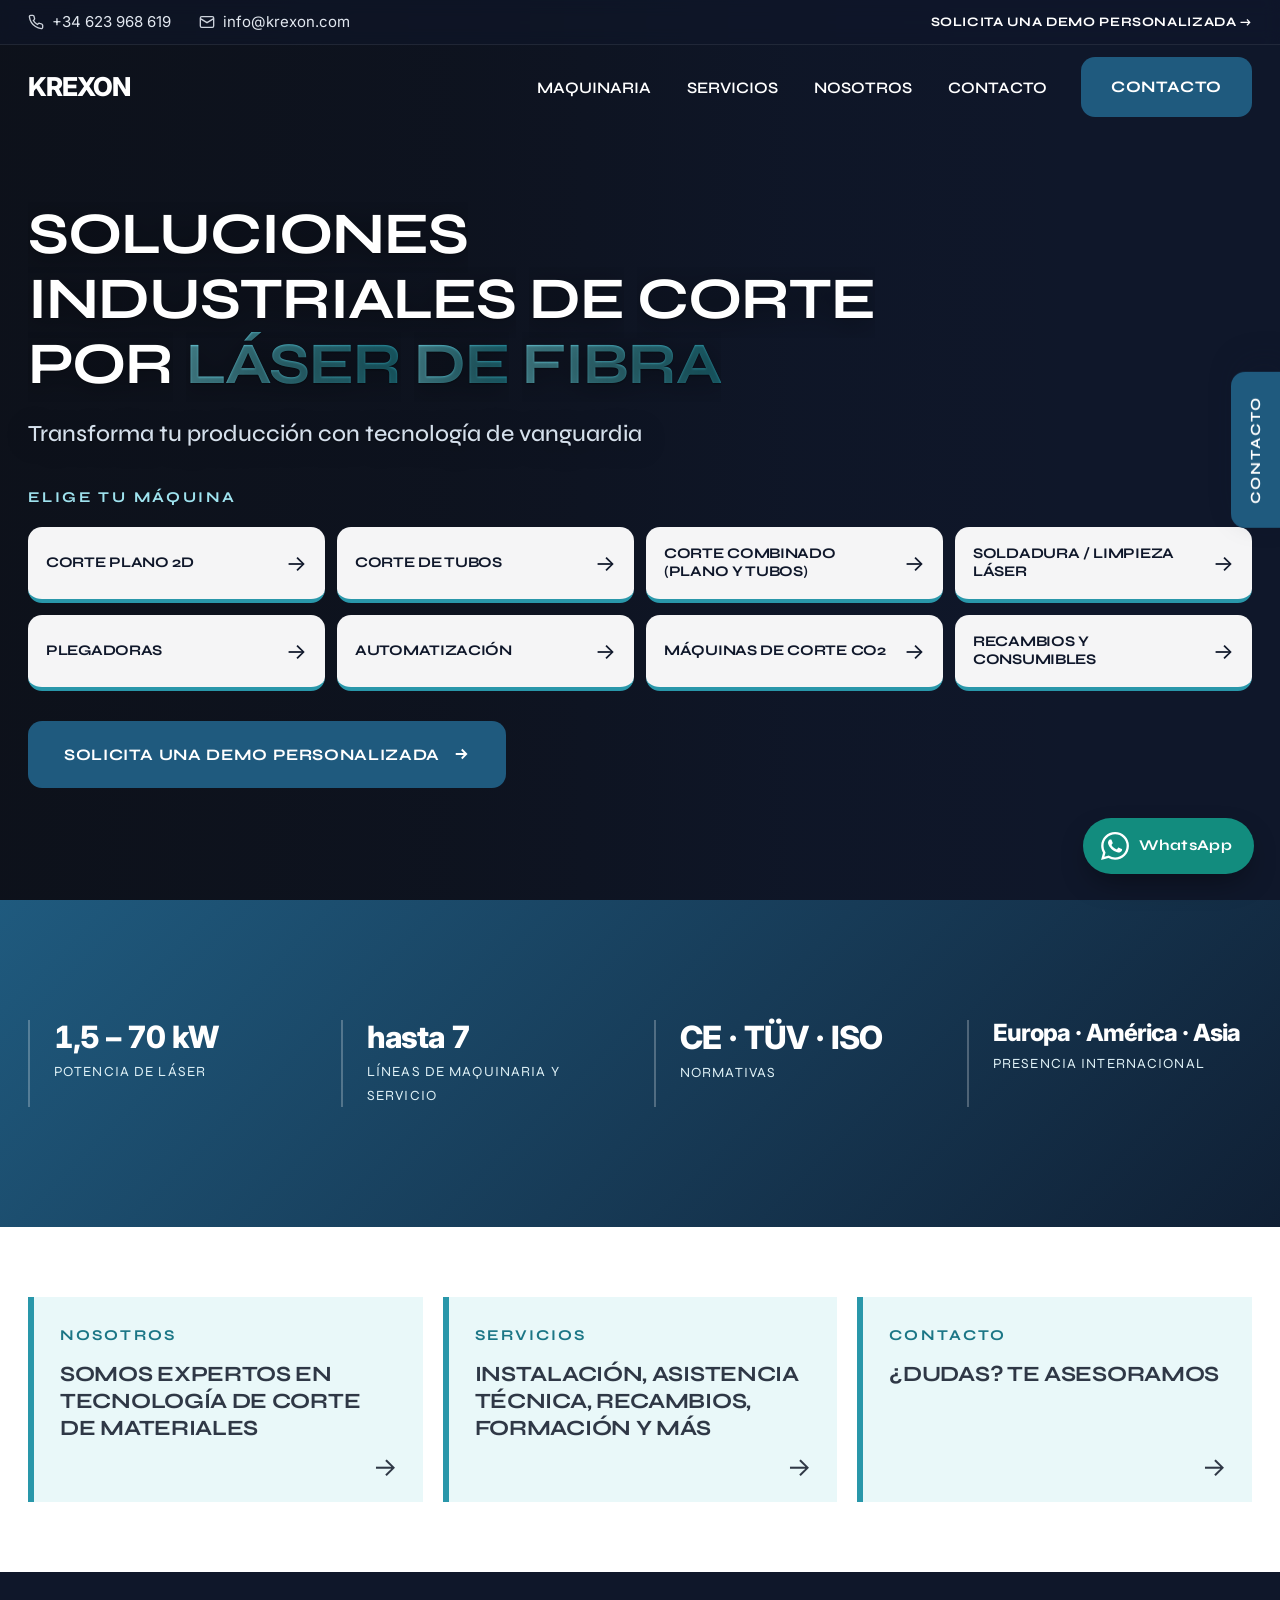
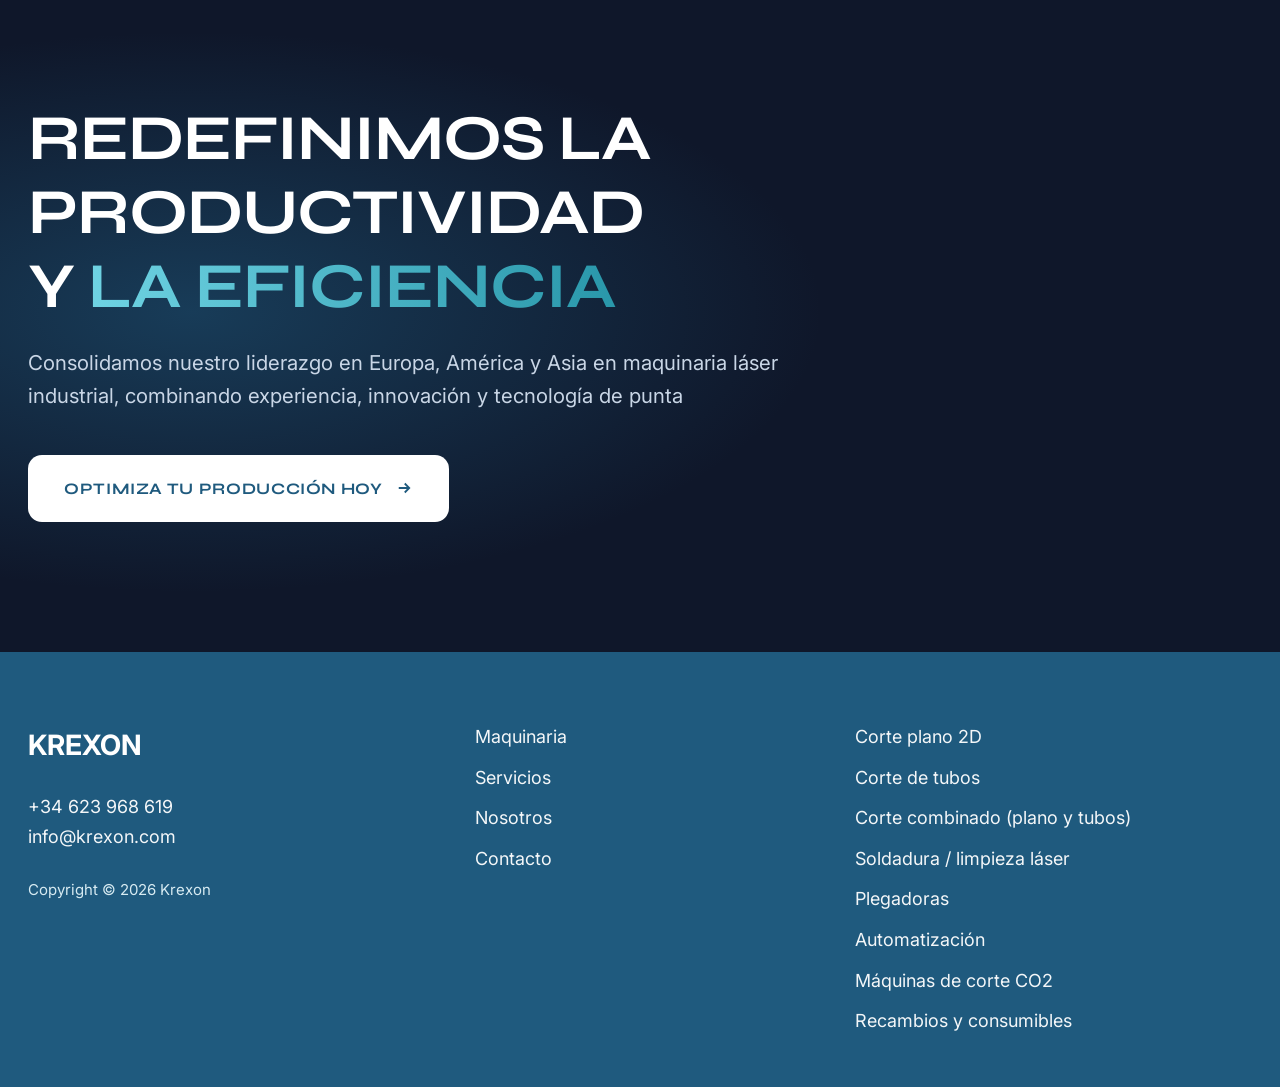
==== commit 1e9d05d1: "Portada en mayúsculas con Archivo ancha, cajas alineadas y textos - Titular de portada en mayúsculas" ====
--- a/index-v1.html
+++ b/index-v1.html
@@ -870,6 +870,9 @@
   .mq-txt h3{margin-bottom:6px}
   .mq-facts{margin:14px 0 20px}
 }
+/* Accesos del inicio: las tres cajas con la misma altura y la flecha alineada abajo */
+.hl-grid li{display:flex}
+.hl-grid a{flex:1}
 
 </style>
 </head>
@@ -965,7 +968,7 @@
   <div class="wrap">
     <ul class="hl-grid">
       <li><a href="#nosotros"><small>Nosotros</small><strong>Somos expertos en tecnología de corte de materiales</strong><i aria-hidden="true">→</i></a></li>
-      <li><a href="#servicios"><small>Servicios</small><strong>Asistencia técnica, recambios, formación y más</strong><i aria-hidden="true">→</i></a></li>
+      <li><a href="#servicios"><small>Servicios</small><strong>Instalación, asistencia técnica, recambios, formación y más</strong><i aria-hidden="true">→</i></a></li>
       <li><a href="#contacto"><small>Contacto</small><strong>¿Dudas? Te asesoramos</strong><i aria-hidden="true">→</i></a></li>
     </ul>
   </div>
